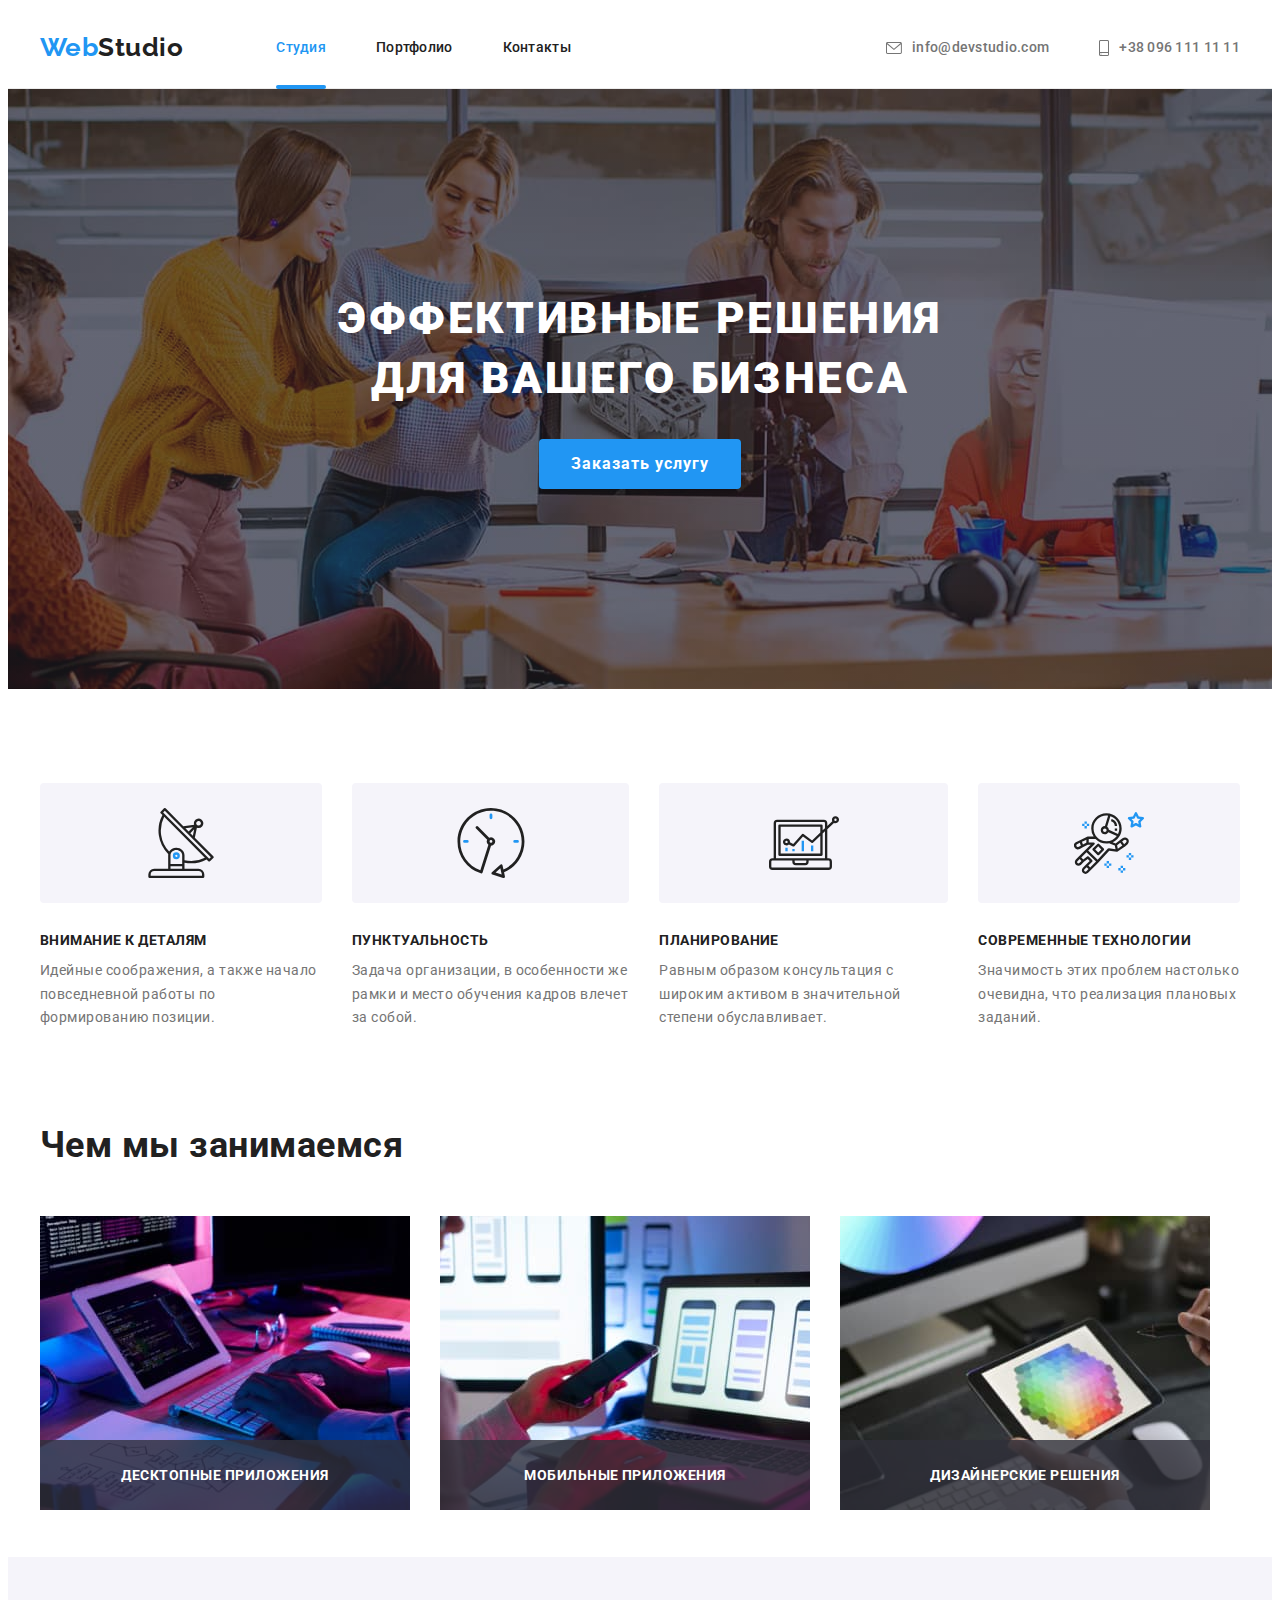
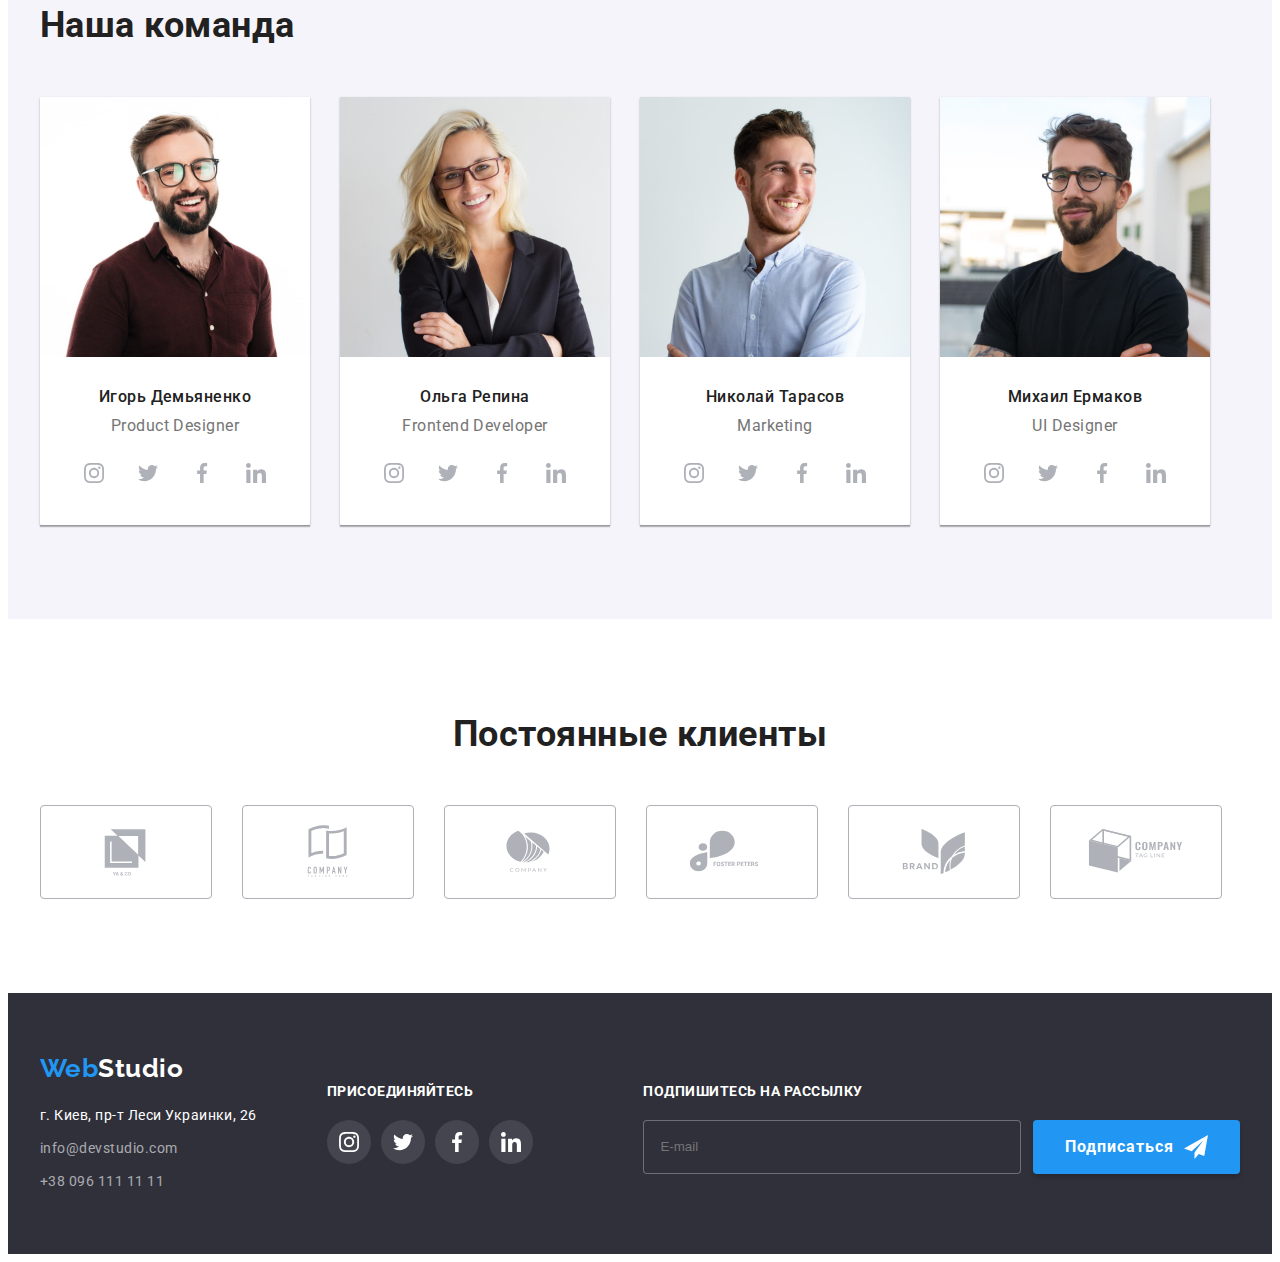
==== index.html @ d3c924a5 "copy-hw-06" ====
<!DOCTYPE html>
<html lang="en">
  <head>
    <meta charset="UTF-8" />
    <meta http-equiv="X-UA-Compatible" content="IE=edge" />
    <meta name="viewport" content="width=device-width, initial-scale=1.0" />
    <title>Document</title>
    <link
      href="https://fonts.googleapis.com/css2?family=Raleway:wght@700&family=Roboto:wght@400;500;700;900&display=swap"
      rel="stylesheet"
    />
    <link
      rel="stylesheet"
      href="https://cdnjs.cloudflare.com/ajax/libs/modern-normalize/1.1.0/modern-normalize.min.css"
      integrity="sha512-wpPYUAdjBVSE4KJnH1VR1HeZfpl1ub8YT/NKx4PuQ5NmX2tKuGu6U/JRp5y+Y8XG2tV+wKQpNHVUX03MfMFn9Q=="
      crossorigin="anonymous"
      referrerpolicy="no-referrer"
    />
    <link rel="stylesheet" href="./css/styles.css" />
  </head>
  <body>
    <!--шапка сайта-->
    <header>
      <div class="container header-list">
        <a href="/" class="logo">Web<span class="logo-black">Studio</span></a>
        <nav class="nav">
          <ul class="site-nav list">
            <li class="header-item">
              <a href="./index.html" class="nav-link current">Студия</a>
            </li>
            <li class="header-item">
              <a href="./portfolio.html" class="nav-link">Портфолио</a>
            </li>
            <li class="header-item">
              <a href="" class="nav-link">Контакты</a>
            </li>
          </ul>
        </nav>
        
          <ul class="contact-list list">
            <li class="header-item">
              <a href="mailto:info@devstudio.com" class="contact-link"
                >
                <svg class="contact-link-icon" width= "16px" height="12px" >
                  <use href="./images/symbol-defs.svg#icon-envelope">
                    
                  </use>
                </svg>info@devstudio.com </a
              >
            </li>
            <li class="header-item">
              <a href="tel:+380961111111" class="contact-link"
                ><svg class="contact-link-tel" width="10px" height="16px">
                  <use href="./images/symbol-defs.svg#icon-smartphone">

                  </use>
                </svg>
                +38 096 111 11 11</a
              >
            </li>
          </ul>
        
      </div>
    </header>

    <main>
      <section class="hero hero-overlay">
        <!--Герой-->
        <div class="container">
          <h1 class="hero-title">Эффективные решения <br> для вашего бизнеса</br> </h1>
          <button type="button" class="primary-button" data-modal-open>Заказать услугу</button>
        </div>
      </section>
      <!--Достоинства компании-->

      <section class="section section-quality">
        <div class="container">
          <h2 class="visually-hidden">Наши качества</h2>
          <ul class="quality-list list">
            <li class="main-item">
              <div class="icon-quality">
                <svg class="icon" width="70" height="70">
                  <use href="./images/symbol-defs.svg#icon-antenna">

                  </use>
                </svg>
              </div>
              <h3 class="quality-title">Внимание к деталям</h3>
              <p class="quality-text">
                Идейные соображения, а также начало повседневной работы по
                формированию позиции.
              </p>
            </li>
            <li class="main-item">
              <div class="icon-quality">
                <svg class="icon" width="70" height="70">
                  <use href="./images/symbol-defs.svg#icon-clock">

                  </use>
                </svg>
              </div>
              <h3 class="quality-title">Пунктуальность</h3>
              <p class="quality-text">
                Задача организации, в особенности же рамки и место обучения
                кадров влечет за собой.
              </p>
            </li>
            <li class="main-item">
                            <div class="icon-quality">
                <svg class="icon" width="70" height="70">
                  <use href="./images/symbol-defs.svg#icon-diagram">

                  </use>
                </svg>
              </div>
              <h3 class="quality-title">Планирование</h3>
              <p class="quality-text">
                Равным образом консультация с широким активом в значительной
                степени обуславливает.
              </p>
            </li>
            <li class="main-item">
                            <div class="icon-quality">
                <svg class="icon" width="70" height="70">
                  <use href="./images/symbol-defs.svg#icon-astronaut">

                  </use>
                </svg>
              </div>
              <h3 class="quality-title">Современные технологии</h3>
              <p class="quality-text">
                Значимость этих проблем настолько очевидна, что реализация
                плановых заданий.
              </p>
            </li>
          </ul>
        </div>
      </section>
      <!--работа компании-->
      <section class="section section-company">
        <div class="container">
          <h2 class="section-title">Чем мы занимаемся</h2>
          <ul class="service-list list">
            <li class="main-item">
              <div class="service-img">
              <a href="">
                <img src="./images/img1.jpg" alt="img1" width="370" />
              </a>
              <div class="service-overlay">
                <p class="service-overlay-text">
                  Десктопные приложения
                </p>
              </div>
            </div>
            </li>
            <li class="main-item">
              <div class="service-img">
              <a href="">
                <img src="./images/img2.jpg" alt="img2" width="370" />
              </a>
               <div class="service-overlay">
                <p class="service-overlay-text">
                  Мобильные приложения
                </p>
              </div>
            </div>
            </li>
            <li class="main-item">
              <div class="service-img">
              <a href="">
                <img src="./images/img3.jpg" alt="img3" width="370" />
              </a>
              <div class="service-overlay">
                <p class="service-overlay-text">
                  Дизайнерские решения
                </p>
              </div>
            </div>
            </li>
          </ul>
        </div>
      </section>
      <!--команда компании-->
      <section class="section section-team">
        <div class="container">
          <h2 class="section-title">Наша команда</h2>
          <ul class="team-list list">
            <li class="main-item team-shadow">
              <img
                src="./images/demyanenko.jpg"
                alt="Игорь Демьяненко"
                width="270"
              />
              <div class="teamate-info">
              <h3 class="teamate-name">Игорь Демьяненко</h3>
              <p class="teamate-text">Product Designer</p>
              
              <ul class="icon-social list">
                <li class="icon-contact-list"><a href="" class="icon-contact-link">
                  <svg class="icon-social-item" width="20px" height="20px">
                    <use href="./images/symbol-defs.svg#icon-instagram"> 
                    </use>
                  </svg>
                </a>
              </li>
              <li class="icon-contact-list"><a href="" class="icon-contact-link" >
                  <svg class="icon-social-item" width="20px" height="20px">
                    <use href="./images/symbol-defs.svg#icon-twitter"> 
                    </use>
                  </svg>
                </a>
              </li>
              <li class="icon-contact-list"><a href="" class="icon-contact-link">
                  <svg class="icon-social-item" width="20px" height="20px">
                    <use href="./images/symbol-defs.svg#icon-facebook"> 
                    </use>
                  </svg>
                </a>
              </li>
              <li class="icon-contact-list"><a href="" class="icon-contact-link" >
                  <svg class="icon-social-item" width="20px" height="20px">
                    <use href="./images/symbol-defs.svg#icon-linkedin"> 
                    </use>
                  </svg>
                </a>
              </li>
            </ul>
              </div>
              
            </li>
            <li class="main-item team-shadow">
              <img src="./images/repina.jpg" alt="Ольга Репина" width="270" />
              <div class="teamate-info">
              <h3 class="teamate-name">Ольга Репина</h3>
              <p class="teamate-text">Frontend Developer</p>
              <ul class="icon-social list">
                <li class="icon-contact-list"><a href="" class="icon-contact-link">
                  <svg class="icon-social-item" width="20px" height="20px">
                    <use href="./images/symbol-defs.svg#icon-instagram"> 
                    </use>
                  </svg>
                </a>
              </li>
              <li class="icon-contact-list"><a href="" class="icon-contact-link" >
                  <svg class="icon-social-item" width="20px" height="20px">
                    <use href="./images/symbol-defs.svg#icon-twitter"> 
                    </use>
                  </svg>
                </a>
              </li>
              <li class="icon-contact-list"><a href="" class="icon-contact-link">
                  <svg class="icon-social-item" width="20px" height="20px">
                    <use href="./images/symbol-defs.svg#icon-facebook"> 
                    </use>
                  </svg>
                </a>
              </li>
              <li class="icon-contact-list"><a href="" class="icon-contact-link" >
                  <svg class="icon-social-item" width="20px" height="20px">
                    <use href="./images/symbol-defs.svg#icon-linkedin"> 
                    </use>
                  </svg>
                </a>
              </li>
            </ul>
              </div>
            </li>
            <li class="main-item team-shadow">
              <img
                src="./images/tarasov.jpg"
                alt="Николай Тарасов"
                width="270"
              />
              <div class="teamate-info">
              <h3 class="teamate-name">Николай Тарасов</h3>
              <p class="teamate-text">Marketing</p>
              <ul class="icon-social list">
                <li class="icon-contact-list"><a href="" class="icon-contact-link">
                  <svg class="icon-social-item" width="20px" height="20px">
                    <use href="./images/symbol-defs.svg#icon-instagram"> 
                    </use>
                  </svg>
                </a>
              </li>
              <li class="icon-contact-list"><a href="" class="icon-contact-link" >
                  <svg class="icon-social-item" width="20px" height="20px">
                    <use href="./images/symbol-defs.svg#icon-twitter"> 
                    </use>
                  </svg>
                </a>
              </li>
              <li class="icon-contact-list"><a href="" class="icon-contact-link">
                  <svg class="icon-social-item" width="20px" height="20px">
                    <use href="./images/symbol-defs.svg#icon-facebook"> 
                    </use>
                  </svg>
                </a>
              </li>
              <li class="icon-contact-list"><a href="" class="icon-contact-link" >
                  <svg class="icon-social-item" width="20px" height="20px">
                    <use href="./images/symbol-defs.svg#icon-linkedin"> 
                    </use>
                  </svg>
                </a>
              </li>
            </ul>
              </div>
            </li>
            <li class="main-item team-shadow">
              <img
                src="./images/yermakov.jpg"
                alt="Михаил Ермаков"
                width="270"
              />
              <div class="teamate-info">
              <h3 class="teamate-name">Михаил Ермаков</h3>
              <p class="teamate-text">UI Designer</p>
              <ul class="icon-social list">
                <li class="icon-contact-list"><a href="" class="icon-contact-link">
                  <svg class="icon-social-item" width="20px" height="20px">
                    <use href="./images/symbol-defs.svg#icon-instagram"> 
                    </use>
                  </svg>
                </a>
              </li>
              <li class="icon-contact-list"><a href="" class="icon-contact-link" >
                  <svg class="icon-social-item" width="20px" height="20px">
                    <use href="./images/symbol-defs.svg#icon-twitter"> 
                    </use>
                  </svg>
                </a>
              </li>
              <li class="icon-contact-list"><a href="" class="icon-contact-link">
                  <svg class="icon-social-item" width="20px" height="20px">
                    <use href="./images/symbol-defs.svg#icon-facebook"> 
                    </use>
                  </svg>
                </a>
              </li>
              <li class="icon-contact-list"><a href="" class="icon-contact-link" >
                  <svg class="icon-social-item" width="20px" height="20px">
                    <use href="./images/symbol-defs.svg#icon-linkedin"> 
                    </use>
                  </svg>
                </a>
              </li>
            </ul>
              </div>
            </li>
          </ul>
        </div>
      </section>
      <!-- Постоянные клиенты -->
      <section class="section-client">
        <div class="container">
        <h2 class="client-title">Постоянные клиенты</h2>
        <div>
          <ul class="client list">
            <li class="client-list">
               <a href="" class="icon-client">
                 <svg class="icon-client-item" width="106" height="60">
                    <use href="./images/symbol-defs.svg#icon-Logo-1"></use>
                 </svg>
               </a>
            </li>
            <li class="client-list">
               <a href="" class="icon-client">
                 <svg class="icon-client-item" width="106" height="60">
                    <use href="./images/symbol-defs.svg#icon-Logo-2"></use>
                 </svg>
               </a>
            </li>
            <li class="client-list">
               <a href="" class="icon-client">
                 <svg class="icon-client-item" width="106" height="60">
                    <use href="./images/symbol-defs.svg#icon-Logo-3"></use>
                 </svg>
               </a>
            </li>
            <li class="client-list">
               <a href="" class="icon-client">
                 <svg class="icon-client-item" width="106" height="60">
                    <use href="./images/symbol-defs.svg#icon-Logo-4"></use>
                 </svg>
               </a>
            </li>
            <li class="client-list">
               <a href="" class="icon-client">
                 <svg class="icon-client-item" width="106" height="60">
                    <use href="./images/symbol-defs.svg#icon-Logo-5"></use>
                 </svg>
               </a>
            </li>
            <li class="client-list">
               <a href="" class="icon-client">
                 <svg class="icon-client-item" width="106" height="60">
                    <use href="./images/symbol-defs.svg#icon-Logo-6"></use>
                 </svg>
               </a>
            </li>
          </ul>
         
        </div>
        </div>
      </section>
    </main>
    <footer class="footer">
      <div class="container">
        <a href="/" class="logo"
          >Web<span class="logo-white">Studio</span></a
        >
        <div class="footer-list" >
        <address class="address">
          <ul class="secondary-contact list">
            <li class="footer-item">
              <a
                href="https://www.google.com.ua/maps/place/%D0%B1%D1%83%D0%BB.+%D0%9B%D0%B5%D1%81%D0%B8+%D0%A3%D0%BA%D1%80%D0%B0%D0%B8%D0%BD%D0%BA%D0%B8,+26,+%D0%9A%D0%B8%D0%B5%D0%B2,+02000/@50.4265841,30.5361971,17z/data=!3m1!4b1!4m5!3m4!1s0x40d4cf0e033ecbe9:0x57a4dffefec77da0!8m2!3d50.4265807!4d30.5383858?hl=ru"
                class="map-link"
                >г. Киев, пр-т Леси Украинки, 26</a
              >
            </li>
            <li class="footer-item">
              <a href="mailto:info@devstudio.com" class="secondary-contact-link"
                >info@devstudio.com</a
              >
            </li>
            <li class="footer-item">
              <a
                href="tel:+380961111111"
                class="secondary-contact-link"
                >+38 096 111 11 11</a
              >
            </li>
          </ul>
          
        </address>
        <div class="footer-social">
            <h2 class="footer-title">присоединяйтесь</h2>
            <ul class="icon-footer list">
              <li class="icon-footer-list"><a href="" class="icon-footer-link">
                  <svg class="icon-footer-item" width="20px" height="20px">
                    <use href="./images/symbol-defs.svg#icon-instagram"> 
                    </use>
                  </svg>
                </a>
              </li>
                            <li class="icon-footer-list"><a href="" class="icon-footer-link" >
                  <svg class="icon-footer-item" width="20px" height="20px">
                    <use href="./images/symbol-defs.svg#icon-twitter"> 
                    </use>
                  </svg>
                </a>
              </li>
              <li class="icon-footer-list"><a href="" class="icon-footer-link">
                  <svg class="icon-footer-item" width="20px" height="20px">
                    <use href="./images/symbol-defs.svg#icon-facebook"> 
                    </use>
                  </svg>
                </a>
              </li>
              <li class="icon-footer-list"><a href="" class="icon-footer-link" >
                  <svg class="icon-footer-item" width="20px" height="20px">
                    <use href="./images/symbol-defs.svg#icon-linkedin"> 
                    </use>
                  </svg>
                </a>
              </li>
            </ul>
          </div>

        <div class="footer-form-list">
        <h2 class="footer-title">Подпишитесь на рассылку</h2>
        <form action="" class="footer-form">
            <input type="email" name="user-name" placeholder="E-mail" class="footer-input">
          <button type="submit" class="primary-button primary-button-flex"> Подписаться 
            <svg class="icon-footer-button" width="24px" height="24px">
              <use href="./images/symbol.svg#icon-telegram"></use>
            </svg>
          </button> 
        </form>
       </div>
        </div>
      </div>
    </footer>
     <div class="backdrop is-hidden" data-modal>
          
          <div class="modal">
            <button type="button" class="modal-close" data-modal-close >
              <svg width="11" height="11" class="icon-close" >
                <use href="./images/close.svg#icon-close"></use>
              </svg>
            </button>
            <p class="modal-title">Оставьте свои данные, мы вам перезвоним</p>
            <form action="#" class="form">
               <div class="form-field-input">
              <label for="name" class="label">Имя</label>
              <div class="input-wrap">
            <input type="text" name="user-name" class="input" id="name">
            <svg class="icon-input" width="18" height="18">
              <use href="./images/symbol.svg#icon-person"></use>
            </svg>
               </div>
              </div>
              <div  class="form-field-input">
            <label for="tel" class="label">Телефон</label>
            <div class="input-wrap">
            <input type="tel" name="user-tel" class="input" id="tel">
            <svg class="icon-input" width="18" height="18">
              <use href="./images/symbol.svg#icon-phone"></use>
            </svg>
            </div>
          </div>
          <div  class="form-field-input">
            <label for="mail" class="label">Почта</label>
            <div class="input-wrap">
            <input type="email" name="user-mail" class="input" id="mail">
            <svg class="icon-input" width="18" height="18">
              <use href="./images/symbol.svg#icon-email"></use>
            </svg>
            </div>
          </div>
          <div  class="form-field-textarea">
            <label for="text"  class="label">Комментарий</label>
            <textarea name="user-text" id="text" class="textarea-text" placeholder="Введите текст"></textarea>
            </div>
            <div  class="form-field-checkbox">
            <label class="contract-text">
              <input type="checkbox" name="contract" class="checkbox visually-hidden" />
                <span class="check-item"><svg class="icon-check" width="16" height="15">
                  <use href="./images/symbol.svg#icon-Vector-chek"></use>
                </svg></span> Соглашаюсь с рассылкой и принимаю 
           </label>
           <a href="" class="contract-link">Условия договора</a>
           </div>
           <button type="submit" class="primary-button">Отправить</button>
          </form>
          </div>
        </div>
    <script src="./js/modal.js"></script>
  </body>
</html>
---- css/styles.css ----
/* Цвет основнго текста #757575 */

/* Вторичный текст текста #212121 */

/* Белый цвет #FFFFFF */

/* Акцент #2196F3 */

/* Цвет текста в футере rgba(255, 255, 255, 0.6) */

:root {
  --primary-text-color: #757575;
  --title-text-color: #212121;
  --accent-color: #2196f3;
  --primary-white-color: #ffffff;
  --icon-white-color: #ffffff;
  --second-bg-color: #2f303a;
  --footer-text-color: rgba(255, 255, 255, 0.6);
  --second-button-bg-color: #f5f4fa;
  --border-header-color: #ececec;
  --border-color: #eeeeee;
  --social-color: #afb1b8;
}

body {
  color: var(--primary-text-color);
  background-color: var(--primary-white-color);
  font-family: Roboto, sans-serif;
  letter-spacing: 0.03em;
}

h1,
h2,
h3,
h4,
h5,
h6,
p,
ul {
  margin: 0;
  padding: 0;
}

.visually-hidden {
  position: absolute;
  white-space: nowrap;
  width: 1px;
  height: 1px;
  overflow: hidden;
  border: 0;
  padding: 0;
  clip: rect(0 0 0 0);
  clip-path: inset(50%);
  margin: -1px;
}

header {
  border-bottom: 1px solid var(--border-header-color);
}

.header-list {
  display: flex;
  align-items: center;
}
.logo {
  color: var(--accent-color);
  text-decoration: none;
  font-family: Raleway, sans-serif;
  font-weight: bold;
  font-size: 26px;
  line-height: 1.2;
}
.logo-black {
  color: var(--title-text-color);
}
.logo-white {
  color: var(--primary-white-color);
}

.nav {
  margin-left: 93px;
}
.site-nav {
  display: flex;
}

.header-item {
  margin-left: 0px;
}

.header-item:not(:first-child) {
  margin-left: 50px;
}
.list {
  list-style: none;
}
.nav-link {
  display: block;
  padding-top: 32px;
  padding-bottom: 32px;
  color: var(--title-text-color);
  text-decoration: none;
  font-weight: 500;
  font-size: 14px;
  line-height: 1.14;
  letter-spacing: 0.02em;

  transition: color 250ms cubic-bezier(0.4, 0, 0.2, 1);
}
.nav-link.current {
  color: var(--accent-color);
  position: relative;
}

.current::after {
  content: "";

  position: absolute;
  left: 0;
  bottom: -1px;

  display: block;
  width: 100%;
  height: 4px;
  background-color: var(--accent-color);
  border-radius: 2px;
}

.contact-list {
  display: flex;
  margin-left: auto;
}
.contact-link {
  display: flex;
  align-items: center;
  color: var(--primary-text-color);
  text-decoration: none;
  font-weight: 500;
  font-size: 14px;
  line-height: 1.14;
  letter-spacing: 0.02em;

  transition: color 250ms cubic-bezier(0.4, 0, 0.2, 1);
}

.nav-link:hover,
.nav-link:focus {
  color: var(--accent-color);
}

.contact-link-icon {
  margin-right: 10px;
  fill: currentColor;
}

.contact-link-tel {
  margin-right: 10px;
  fill: currentColor;
}

.contact-link:hover,
.contact-link:focus {
  color: var(--accent-color);
}

img {
  display: block;
  max-width: 100%;
  height: auto;
}

.container {
  margin: 0 auto;
  width: 1200px;
  padding: 0 15px;
}

.section-quality {
  padding-top: 94px;
  padding-bottom: 47px;
}

.section-company {
  padding-top: 47px;
  padding-bottom: 47px;
}

.section-team {
  background-color: var(--second-button-bg-color);
  padding-top: 47px;
  padding-bottom: 94px;
}

/* hero */
.hero {
  background-color: var(--second-bg-color);
  text-align: center;
  padding: 200px 0;
}
.hero-title {
  color: var(--primary-white-color);
  font-weight: 900;
  font-size: 44px;
  line-height: 1.36;
  letter-spacing: 0.06em;
  text-transform: uppercase;
  margin-bottom: 30px;
}

/* Overlay */
.hero-overlay {
  max-width: 1600px;
  margin: 0 auto;
  background-image: linear-gradient(
      rgba(47, 48, 58, 0.4),
      rgba(47, 48, 58, 0.4)
    ),
    url("../images/hero-img.jpg");
  background-size: cover;
  background-position: center;
}

.backdrop {
  position: fixed;
  z-index: 100;
  top: 0;
  left: 0;
  width: 100%;
  height: 100%;
  background: rgba(0, 0, 0, 0.2);
  transition: opacity 250ms cubic-bezier(0.4, 0, 0.2, 1),
    visibility 250ms cubic-bezier(0.4, 0, 0.2, 1);
}

.is-hidden {
  opacity: 0;
  pointer-events: none;
  visibility: hidden;
}

.backdrop.is-hidden .modal {
  transform: translate(-50%, -50%) scale(0.4);
}

.modal {
  position: absolute;
  top: 50%;
  left: 50%;

  width: 528px;
  min-height: 581px;
  padding: 40px;
  background-color: var(--primary-white-color);
  box-shadow: 0px 1px 3px rgba(0, 0, 0, 0.12), 0px 1px 1px rgba(0, 0, 0, 0.14),
    0px 2px 1px rgba(0, 0, 0, 0.2);
  border-radius: 4px;
  transform: translate(-50%, -50%) scale(1);
  transition: transform 350ms cubic-bezier(0.4, 0, 0.2, 1);
}

.modal-close {
  position: absolute;
  top: 8px;
  right: 8px;
  border: 1px solid rgba(0, 0, 0, 0.1);
  border-radius: 50%;
  background-color: var(--primary-white-color);
  width: 30px;
  height: 30px;
  cursor: pointer;
  display: flex;
  align-items: center;
  justify-content: center;
  transition: color 250ms cubic-bezier(0.4, 0, 0.2, 1);
}

.icon-close {
  fill: currentColor;
}

.modal-close:hover,
.modal-close:focus {
  color: var(--accent-color);
}

.modal-title {
  font-weight: 700;
  font-size: 20px;
  line-height: 1.15;
  text-align: center;
  color: var(--title-text-color);
  margin-bottom: 12px;
}
.form-fild-input {
  margin-bottom: 10px;
}
.input-wrap {
  position: relative;
}
.icon-input {
  position: absolute;
  top: 50%;
  transform: translateY(-50%);
  left: 12px;
  transition: fill 250ms cubic-bezier(0.4, 0, 0.2, 1);
}

.input:focus + .icon-input {
  fill: var(--accent-color);
}

.input:focus,
.textarea-text:focus {
  border-color: var(--accent-color);
}
.label {
  display: block;
  text-align: left;
  font-size: 12px;
  line-height: 1.17;
  letter-spacing: 0.01em;
  margin-bottom: 4px;
}
.input {
  width: 448px;
  height: 40px;
  padding-left: 42px;
  border: 1px solid rgba(33, 33, 33, 0.2);
  border-radius: 4px;
  outline: none;
  cursor: pointer;
  transition: border-color 250ms cubic-bezier(0.4, 0, 0.2, 1);
}

.form-fild-textarea {
  margin-bottom: 20px;
}
.textarea-text {
  width: 100%;
  height: 120px;
  border: 1px solid rgba(33, 33, 33, 0.2);
  border-radius: 4px;
  padding: 12px 16px;

  outline: none;
  resize: none;
  cursor: pointer;
  transition: border-color 250ms cubic-bezier(0.4, 0, 0.2, 1);
}

.textarea-text::placeholder {
  font-size: 14px;
  line-height: 1.14;
  letter-spacing: 0.01em;
  color: rgba(117, 117, 117, 0.5);
}

.form-field-checkbox {
  display: flex;
  margin-bottom: 30px;
  align-items: center;
}
.contract-text {
  display: flex;
  align-items: center;
  font-size: 14px;
  line-height: 1.71;
}

.contract-link {
  font-size: 14px;
  line-height: 1.71;
  color: var(--accent-color);
  margin-left: 7px;
}
.check-item {
  display: flex;
  align-items: center;
  justify-content: center;
  width: 16px;
  height: 15px;
  border: 2px solid var(--title-text-color);
  border-radius: 2px;
  margin-right: 8px;
  cursor: pointer;
  transition: background-color 250ms cubic-bezier(0.4, 0, 0.2, 1);
}

.icon-check {
  fill: var(--icon-white-color);
}
.checkbox:checked + .check-item {
  background-color: var(--accent-color);
  border: none;
}

/* section */

.section-title {
  color: var(--title-text-color);
  font-size: 36px;
  line-height: 1.17;
  margin-bottom: 50px;
}

/* quality */
.quality-list {
  display: flex;
}

.main-item {
  margin-left: 0px;
}

.main-item:not(:first-child) {
  margin-left: 30px;
}
.quality-title {
  color: var(--title-text-color);
  font-size: 14px;
  line-height: 1.14;
  text-transform: uppercase;
  margin-bottom: 10px;
}
.quality-text {
  font-size: 14px;
  line-height: 1.71;
}

.icon-quality {
  display: flex;
  background: var(--second-button-bg-color);
  margin-bottom: 30px;
  padding: 25px 0px;
  justify-content: center;
  border-radius: 4px;
}

.icon {
  display: block;
}

.service-list {
  display: flex;
}

.service-img {
  position: relative;
}

.service-overlay {
  position: absolute;
  display: flex;
  align-items: center;
  justify-content: center;
  left: 0px;
  bottom: 0px;
  width: 100%;
  height: 70px;

  background-color: rgba(47, 48, 58, 0.8);
}

.service-overlay-text {
  font-weight: 700;
  font-size: 14px;
  line-height: 1.14;
  text-transform: uppercase;
  color: var(--primary-white-color);
}

.team-list {
  display: flex;
}

.teamate-info {
  background-color: var(--primary-white-color);
  padding: 30px 0;
  border-radius: 0px 0px 4px 4px;
}
.teamate-name {
  color: var(--title-text-color);
  font-weight: 500;
  font-size: 16px;
  line-height: 1.19;
  margin-bottom: 10px;
  text-align: center;
}
.teamate-text {
  font-size: 16px;
  line-height: 1.19;
  text-align: center;
  margin-bottom: 16px;
}

.team-shadow {
  box-shadow: 0px 1px 3px rgba(0, 0, 0, 0.12), 0px 1px 1px rgba(0, 0, 0, 0.14),
    0px 2px 1px rgba(0, 0, 0, 0.2);
}

.icon-social {
  display: flex;
  justify-content: center;
}

.icon-contact-link {
  display: flex;
  justify-content: center;
  align-items: center;
  width: 44px;
  height: 44px;
  border-radius: 50%;
  color: var(--social-color);

  transition: color 250ms cubic-bezier(0.4, 0, 0.2, 1),
    background-color 250ms cubic-bezier(0.4, 0, 0.2, 1);
}

.icon-social-item {
  fill: currentColor;
}
.icon-contact-link:hover,
.icon-contact-link:focus {
  background-color: var(--accent-color);
  color: var(--icon-white-color);
}

.icon-contact-list:not(:first-child) {
  margin-left: 10px;
}

/* client */
.section-client {
  padding: 94px 0;
}
.client-title {
  font-size: 36px;
  line-height: 1.17;
  color: var(--title-text-color);
  text-align: center;
  margin-bottom: 50px;
}
.client {
  display: flex;
}
.icon-client {
  display: flex;
  justify-content: center;
  width: 170px;
  padding: 16px 0;
  border: 1px solid var(--social-color);
  border-radius: 4px;
  color: var(--social-color);
  transition: color 250ms cubic-bezier(0.4, 0, 0.2, 1),
    border 250ms cubic-bezier(0.4, 0, 0.2, 1);
}
.client-list:not(:first-child) {
  margin-left: 30px;
}
.icon-client-item {
  fill: currentColor;
}

.icon-client:focus,
.icon-client:hover {
  border: 1px solid var(--accent-color);
  color: var(--accent-color);
}
/* button */
.primary-button {
  background-color: var(--accent-color);
  cursor: pointer;
  color: var(--primary-white-color);
  font-family: inherit;
  font-weight: bold;
  font-size: 16px;
  line-height: 1.87;
  letter-spacing: 0.06em;
  padding: 10px 32px;
  border: 0px;
  border-radius: 4px;
  display: block;
  min-width: 200px;
  min-height: 50px;
  margin: 0 auto;
  box-shadow: 0px 4px 4px rgba(0, 0, 0, 0.15);
}

.secondary-button {
  padding: 6px 22px;
  background-color: var(--second-button-bg-color);
  cursor: pointer;
  font-family: inherit;
  font-weight: 500;
  font-size: 16px;
  line-height: 1.62;
  letter-spacing: 0.03em;
  border: 0px;
  border-radius: 4px;
  transition: color 250ms cubic-bezier(0.4, 0, 0.2, 1),
    background-color 250ms cubic-bezier(0.4, 0, 0.2, 1),
    box-shadow 250ms cubic-bezier(0.4, 0, 0.2, 1);
}

.button-item {
  margin-left: 0px;
}

.button-item:not(:first-child) {
  margin-left: 8px;
}

.secondary-button:hover,
.secondary-button:focus {
  background-color: var(--accent-color);
  color: var(--primary-white-color);
  box-shadow: 0px 3px 1px rgba(0, 0, 0, 0.1), 0px 1px 2px rgba(0, 0, 0, 0.08),
    0px 2px 2px rgba(0, 0, 0, 0.12);
}

.footer {
  background-color: var(--second-bg-color);
  padding: 60px 0;
}

.footer-list {
  display: flex;
}
.address {
  font-style: normal;
  margin-top: 20px;
}

.map-link {
  display: inline-block;
  color: var(--primary-white-color);
  text-decoration: none;
  font-size: 14px;
  line-height: 1.71;
  transition: color 250ms cubic-bezier(0.4, 0, 0.2, 1);
}

.secondary-contact-link {
  display: inline-block;
  color: var(--footer-text-color);
  text-decoration: none;
  font-size: 14px;
  line-height: 1.71;
  transition: color 250ms cubic-bezier(0.4, 0, 0.2, 1);
}

.map-link:hover,
.map-link:focus {
  color: var(--accent-color);
}
.secondary-contact-link:hover,
.secondary-contact-link:focus {
  color: var(--accent-color);
}

.footer-item {
  margin-bottom: 0;
}

.footer-item:not(:last-child) {
  margin-bottom: 9px;
}

.footer-social {
  margin-left: 70px;
}
.footer-title {
  font-size: 14px;
  line-height: 1.14;
  color: var(--primary-white-color);
  text-transform: uppercase;
  margin-bottom: 20px;
}

.icon-footer {
  display: flex;
}

.icon-footer-link {
  display: flex;
  justify-content: center;
  align-items: center;
  width: 44px;
  height: 44px;
  border-radius: 50%;
  color: var(--icon-white-color);
  background-color: rgba(255, 255, 255, 0.1);
  transition: background-color 250ms cubic-bezier(0.4, 0, 0.2, 1);
}

.icon-footer-link:hover,
.icon-footer-link:focus {
  background-color: var(--accent-color);
}

.icon-footer-item {
  fill: currentColor;
}

.icon-footer-list:not(:first-child) {
  margin-left: 10px;
}

.footer-form {
  display: flex;
}

.footer-form-list {
  margin-left: auto;
}
.footer-input {
  width: 358px;
  height: 50px;
  margin-right: 12px;
  padding-left: 16px;
  border: 1px solid rgba(255, 255, 255, 0.3);
  border-radius: 4px;
  background-color: var(--second-bg-color);
  outline: none;
  color: var(--icon-white-color);
}
.primary-button-flex {
  display: flex;
  align-items: center;
}

.icon-footer-button {
  fill: currentColor;
  margin-left: 10px;
}
/* Portfolio */

.section-project {
  padding: 94px 0;
}

.filter-list {
  display: flex;
  justify-content: center;
  margin-bottom: 50px;
}

.portfolio-project-name {
  padding: 20px 24px;
  border: 1px solid var(--border-color);
  border-top: none;
}

.portfolio-list {
  display: flex;
  flex-wrap: wrap;
}

.portfolio-item {
  width: 370px;
}
.portfolio-item:not(:nth-child(3n)) {
  margin-right: 30px;
}

.portfolio-item:not(:nth-last-child(-n + 3)) {
  margin-bottom: 30px;
}

.portfolio-item:hover,
.portfolio-item:focus {
  box-shadow: 0px 1px 1px rgba(0, 0, 0, 0.12), 0px 4px 4px rgba(0, 0, 0, 0.06),
    1px 4px 6px rgba(0, 0, 0, 0.16);
}

.portfolio-img {
  position: relative;
  overflow: hidden;
}

.portfolio-item:focus .portfolio-overlay,
.portfolio-item:hover .portfolio-overlay {
  transform: translateY(0);
}

.portfolio-overlay {
  position: absolute;
  top: 0;
  left: 0;
  width: 100%;
  height: 100%;
  padding: 63px 24px;
  background: rgba(33, 150, 243, 0.9);

  transform: translatey(100%);
  transition: transform 250ms cubic-bezier(0.4, 0, 0.2, 1);
}

.portfolio-overlay-text {
  font-size: 18px;
  line-height: 1.56;

  color: var(--primary-white-color);
}

.portfolio-title {
  margin-bottom: 4px;
  color: var(--title-text-color);
  font-size: 18px;
  line-height: 2;
  letter-spacing: 0.06em;
}
.portfolio-text {
  font-size: 16px;
  line-height: 1.87;
  letter-spacing: 0.03em;
}
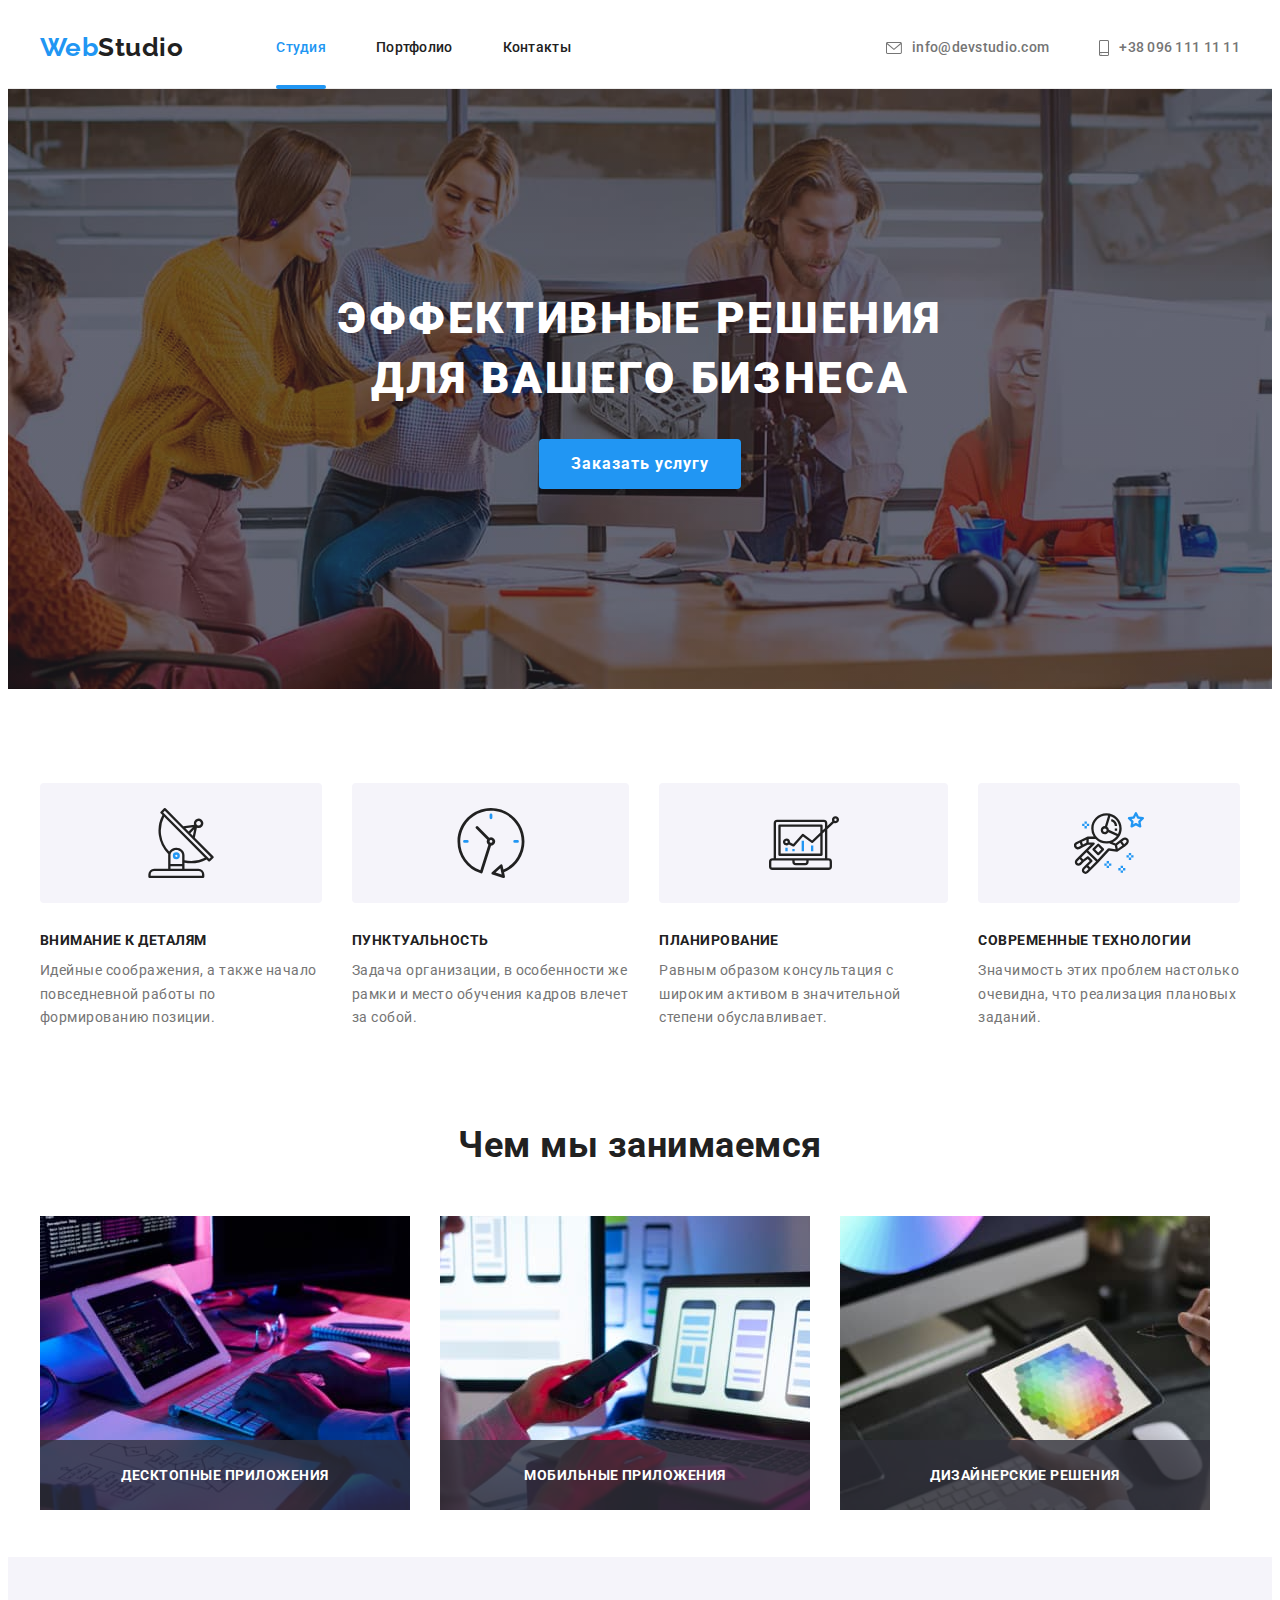
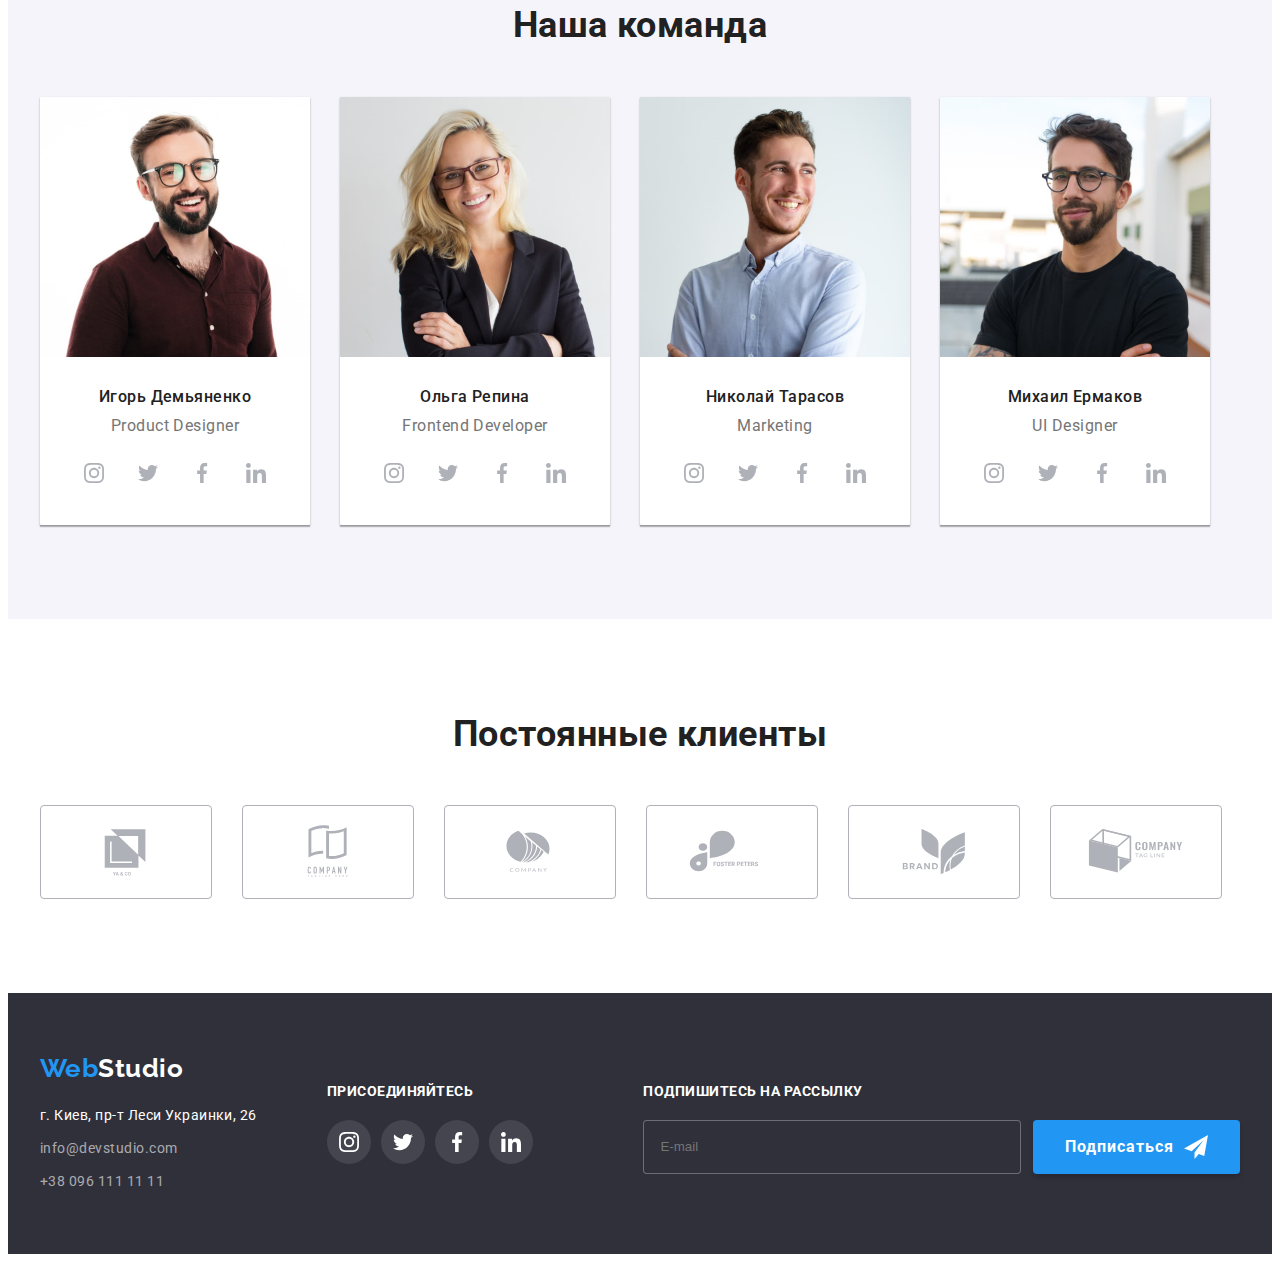
==== commit b6a991aa: "Sass-hw-07" ====
--- a/index.html
+++ b/index.html
@@ -16,7 +16,7 @@
       crossorigin="anonymous"
       referrerpolicy="no-referrer"
     />
-    <link rel="stylesheet" href="./css/styles.css" />
+    <link rel="stylesheet" href="./css/main.min.css">
   </head>
   <body>
     <!--шапка сайта-->
@@ -353,7 +353,7 @@
       <!-- Постоянные клиенты -->
       <section class="section-client">
         <div class="container">
-        <h2 class="client-title">Постоянные клиенты</h2>
+        <h2 class="section-title">Постоянные клиенты</h2>
         <div>
           <ul class="client list">
             <li class="client-list">
--- a/css/main.min.css
+++ b/css/main.min.css
@@ -0,0 +1,2 @@
+:root{--primary-text-color: #757575;--title-text-color: #212121;--accent-color: #2196f3;--primary-white-color: #ffffff;--icon-white-color: #ffffff;--second-bg-color: #2f303a;--footer-text-color: rgba(255, 255, 255, 0.6);--second-button-bg-color: #f5f4fa;--border-header-color: #ececec;--border-color: #eeeeee;--social-color: #afb1b8}.visually-hidden{position:absolute;white-space:nowrap;width:1px;height:1px;overflow:hidden;border:0;padding:0;clip:rect(0 0 0 0);clip-path:inset(50%);margin:-1px}h1,h2,h3,h4,h5,h6,p,ul{margin:0;padding:0}img{display:block;max-width:100%;height:auto}body{color:var(--primary-text-color);background-color:var(--primary-white-color);font-family:Roboto, sans-serif;letter-spacing:0.03em}.list{list-style:none}.container{margin:0 auto;width:1200px;padding:0 15px}.primary-button{background-color:var(--accent-color);cursor:pointer;color:var(--primary-white-color);font-family:inherit;font-weight:bold;font-size:16px;line-height:1.87;letter-spacing:0.06em;padding:10px 32px;border:0px;border-radius:4px;display:block;min-width:200px;min-height:50px;margin:0 auto;box-shadow:0px 4px 4px rgba(0,0,0,0.15)}.secondary-button{padding:6px 22px;background-color:var(--second-button-bg-color);cursor:pointer;font-family:inherit;font-weight:500;font-size:16px;line-height:1.62;letter-spacing:0.03em;border:0px;border-radius:4px;transition:color 250ms cubic-bezier(0.4, 0, 0.2, 1),background-color 250ms cubic-bezier(0.4, 0, 0.2, 1),box-shadow 250ms cubic-bezier(0.4, 0, 0.2, 1)}.secondary-button:hover,.secondary-button:focus{background-color:var(--accent-color);color:var(--primary-white-color);box-shadow:0px 3px 1px rgba(0,0,0,0.1),0px 1px 2px rgba(0,0,0,0.08),0px 2px 2px rgba(0,0,0,0.12)}.button-item{margin-left:0px}.button-item:not(:first-child){margin-left:8px}.primary-button-flex{display:flex;align-items:center}.icon-footer-button{fill:currentColor;margin-left:10px}.section-title{color:var(--title-text-color);font-size:36px;line-height:1.17;margin-bottom:50px;text-align:center}header{border-bottom:1px solid var(--border-header-color)}.header-list{display:flex;align-items:center}.logo{color:var(--accent-color);text-decoration:none;font-family:Raleway, sans-serif;font-weight:bold;font-size:26px;line-height:1.2}.logo-black{color:var(--title-text-color)}.logo-white{color:var(--primary-white-color)}.nav{margin-left:93px}.site-nav{display:flex}.header-item{margin-left:0px}.header-item:not(:first-child){margin-left:50px}.nav-link{display:block;padding-top:32px;padding-bottom:32px;color:var(--title-text-color);text-decoration:none;font-weight:500;font-size:14px;line-height:1.14;letter-spacing:0.02em;transition:color 250ms cubic-bezier(0.4, 0, 0.2, 1)}.nav-link.current{color:var(--accent-color);position:relative}.nav-link:hover,.nav-link:focus{color:var(--accent-color)}.current::after{content:"";position:absolute;left:0;bottom:-1px;display:block;width:100%;height:4px;background-color:var(--accent-color);border-radius:2px}.contact-list{display:flex;margin-left:auto}.contact-link{display:flex;align-items:center;color:var(--primary-text-color);text-decoration:none;font-weight:500;font-size:14px;line-height:1.14;letter-spacing:0.02em;transition:color 250ms cubic-bezier(0.4, 0, 0.2, 1)}.contact-link:hover,.contact-link:focus{color:var(--accent-color)}.contact-link-icon{margin-right:10px;fill:currentColor}.contact-link-tel{margin-right:10px;fill:currentColor}.hero{background-color:var(--second-bg-color);text-align:center;padding:200px 0}.hero-title{color:var(--primary-white-color);font-weight:900;font-size:44px;line-height:1.36;letter-spacing:0.06em;text-transform:uppercase;margin-bottom:30px}.hero-overlay{max-width:1600px;margin:0 auto;background-image:linear-gradient(rgba(47,48,58,0.4), rgba(47,48,58,0.4)),url("../images/hero-img.jpg");background-size:cover;background-position:center}.section-quality{padding-top:94px;padding-bottom:47px}.quality-list{display:flex}.main-item{margin-left:0px}.main-item:not(:first-child){margin-left:30px}.quality-title{color:var(--title-text-color);font-size:14px;line-height:1.14;text-transform:uppercase;margin-bottom:10px}.quality-text{font-size:14px;line-height:1.71}.icon-quality{display:flex;background:var(--second-button-bg-color);margin-bottom:30px;padding:25px 0px;justify-content:center;border-radius:4px}.icon{display:block}.section-company{padding-top:47px;padding-bottom:47px}.service-list{display:flex}.service-img{position:relative}.service-overlay{position:absolute;display:flex;align-items:center;justify-content:center;left:0px;bottom:0px;width:100%;height:70px;background-color:rgba(47,48,58,0.8)}.service-overlay-text{font-weight:700;font-size:14px;line-height:1.14;text-transform:uppercase;color:var(--primary-white-color)}.section-team{background-color:var(--second-button-bg-color);padding-top:47px;padding-bottom:94px}.team-list{display:flex}.teamate-info{background-color:var(--primary-white-color);padding:30px 0;border-radius:0px 0px 4px 4px}.teamate-name{color:var(--title-text-color);font-weight:500;font-size:16px;line-height:1.19;margin-bottom:10px;text-align:center}.teamate-text{font-size:16px;line-height:1.19;text-align:center;margin-bottom:16px}.team-shadow{box-shadow:0px 1px 3px rgba(0,0,0,0.12),0px 1px 1px rgba(0,0,0,0.14),0px 2px 1px rgba(0,0,0,0.2)}.icon-social{display:flex;justify-content:center}.icon-contact-link{display:flex;justify-content:center;align-items:center;width:44px;height:44px;border-radius:50%;color:var(--social-color);transition:color 250ms cubic-bezier(0.4, 0, 0.2, 1),background-color 250ms cubic-bezier(0.4, 0, 0.2, 1)}.icon-contact-link:hover,.icon-contact-link:focus{background-color:var(--accent-color);color:var(--icon-white-color)}.icon-social-item{fill:currentColor}.icon-contact-list:not(:first-child){margin-left:10px}.section-client{padding:94px 0}.client{display:flex}.icon-client{display:flex;justify-content:center;width:170px;padding:16px 0;border:1px solid var(--social-color);border-radius:4px;color:var(--social-color);transition:color 250ms cubic-bezier(0.4, 0, 0.2, 1),border 250ms cubic-bezier(0.4, 0, 0.2, 1)}.icon-client:focus,.icon-client:hover{border:1px solid var(--accent-color);color:var(--accent-color)}.client-list:not(:first-child){margin-left:30px}.icon-client-item{fill:currentColor}.footer{background-color:var(--second-bg-color);padding:60px 0}.footer-list{display:flex}.address{font-style:normal;margin-top:20px}.map-link{display:inline-block;color:var(--primary-white-color);text-decoration:none;font-size:14px;line-height:1.71;transition:color 250ms cubic-bezier(0.4, 0, 0.2, 1)}.map-link:hover,.map-link:focus{color:var(--accent-color)}.secondary-contact-link{display:inline-block;color:var(--footer-text-color);text-decoration:none;font-size:14px;line-height:1.71;transition:color 250ms cubic-bezier(0.4, 0, 0.2, 1)}.secondary-contact-link:hover,.secondary-contact-link:focus{color:var(--accent-color)}.footer-item{margin-bottom:0}.footer-item:not(:last-child){margin-bottom:9px}.footer-social{margin-left:70px}.footer-title{font-size:14px;line-height:1.14;color:var(--primary-white-color);text-transform:uppercase;margin-bottom:20px}.icon-footer{display:flex}.icon-footer-link{display:flex;justify-content:center;align-items:center;width:44px;height:44px;border-radius:50%;color:var(--icon-white-color);background-color:rgba(255,255,255,0.1);transition:background-color 250ms cubic-bezier(0.4, 0, 0.2, 1)}.icon-footer-link:hover,.icon-footer-link:focus{background-color:var(--accent-color)}.icon-footer-item{fill:currentColor}.icon-footer-list:not(:first-child){margin-left:10px}.footer-form{display:flex}.footer-form-list{margin-left:auto}.footer-input{width:358px;height:50px;margin-right:12px;padding-left:16px;border:1px solid rgba(255,255,255,0.3);border-radius:4px;background-color:var(--second-bg-color);outline:none;color:var(--icon-white-color)}.section-project{padding:94px 0}.filter-list{display:flex;justify-content:center;margin-bottom:50px}.portfolio-project-name{padding:20px 24px;border:1px solid var(--border-color);border-top:none}.portfolio-list{display:flex;flex-wrap:wrap}.portfolio-item{width:370px}.portfolio-item:not(:nth-child(3n)){margin-right:30px}.portfolio-item:not(:nth-last-child(-n+3)){margin-bottom:30px}.portfolio-item:hover,.portfolio-item:focus{box-shadow:0px 1px 1px rgba(0,0,0,0.12),0px 4px 4px rgba(0,0,0,0.06),1px 4px 6px rgba(0,0,0,0.16)}.portfolio-item:focus .portfolio-overlay,.portfolio-item:hover .portfolio-overlay{transform:translateY(0)}.portfolio-img{position:relative;overflow:hidden}.portfolio-overlay{position:absolute;top:0;left:0;width:100%;height:100%;padding:63px 24px;background:rgba(33,150,243,0.9);transform:translatey(100%);transition:transform 250ms cubic-bezier(0.4, 0, 0.2, 1)}.portfolio-overlay-text{font-size:18px;line-height:1.56;color:var(--primary-white-color)}.portfolio-title{margin-bottom:4px;color:var(--title-text-color);font-size:18px;line-height:2;letter-spacing:0.06em}.portfolio-text{font-size:16px;line-height:1.87;letter-spacing:0.03em}.backdrop{position:fixed;z-index:100;top:0;left:0;width:100%;height:100%;background:rgba(0,0,0,0.2);transition:opacity 250ms cubic-bezier(0.4, 0, 0.2, 1),visibility 250ms cubic-bezier(0.4, 0, 0.2, 1)}.backdrop.is-hidden .modal{transform:translate(-50%, -50%) scale(0.4)}.is-hidden{opacity:0;pointer-events:none;visibility:hidden}.modal{position:absolute;top:50%;left:50%;width:528px;min-height:581px;padding:40px;background-color:var(--primary-white-color);box-shadow:0px 1px 3px rgba(0,0,0,0.12),0px 1px 1px rgba(0,0,0,0.14),0px 2px 1px rgba(0,0,0,0.2);border-radius:4px;transform:translate(-50%, -50%) scale(1);transition:transform 350ms cubic-bezier(0.4, 0, 0.2, 1)}.modal-close{position:absolute;top:8px;right:8px;border:1px solid rgba(0,0,0,0.1);border-radius:50%;background-color:var(--primary-white-color);width:30px;height:30px;cursor:pointer;display:flex;align-items:center;justify-content:center;transition:color 250ms cubic-bezier(0.4, 0, 0.2, 1)}.modal-close:hover,.modal-close:focus{color:var(--accent-color)}.icon-close{fill:currentColor}.modal-title{font-weight:700;font-size:20px;line-height:1.15;text-align:center;color:var(--title-text-color);margin-bottom:12px}.form-field-input{margin-bottom:10px}.input-wrap{position:relative}.icon-input{position:absolute;top:50%;transform:translateY(-50%);left:12px;transition:fill 250ms cubic-bezier(0.4, 0, 0.2, 1)}.label{display:block;text-align:left;font-size:12px;line-height:1.17;letter-spacing:0.01em;margin-bottom:4px}.input{width:448px;height:40px;padding-left:42px;border:1px solid rgba(33,33,33,0.2);border-radius:4px;outline:none;cursor:pointer;transition:border-color 250ms cubic-bezier(0.4, 0, 0.2, 1)}.input:focus{border-color:var(--accent-color)}.input:focus+.icon-input{fill:var(--accent-color)}.form-field-textarea{margin-bottom:20px}.textarea-text{width:100%;height:120px;border:1px solid rgba(33,33,33,0.2);border-radius:4px;padding:12px 16px;outline:none;resize:none;cursor:pointer;transition:border-color 250ms cubic-bezier(0.4, 0, 0.2, 1)}.textarea-text::placeholder{font-size:14px;line-height:1.14;letter-spacing:0.01em;color:rgba(117,117,117,0.5)}.textarea-text:focus{border-color:var(--accent-color)}.form-field-checkbox{display:flex;margin-bottom:30px;align-items:center}.contract-text{display:flex;align-items:center;font-size:14px;line-height:1.71}.contract-link{font-size:14px;line-height:1.71;color:var(--accent-color);margin-left:7px}.check-item{display:flex;align-items:center;justify-content:center;width:16px;height:15px;border:2px solid var(--title-text-color);border-radius:2px;margin-right:8px;cursor:pointer;transition:background-color 250ms cubic-bezier(0.4, 0, 0.2, 1)}.icon-check{fill:var(--icon-white-color)}.checkbox:checked+.check-item{background-color:var(--accent-color);border:none}
+/*# sourceMappingURL=main.min.css.map */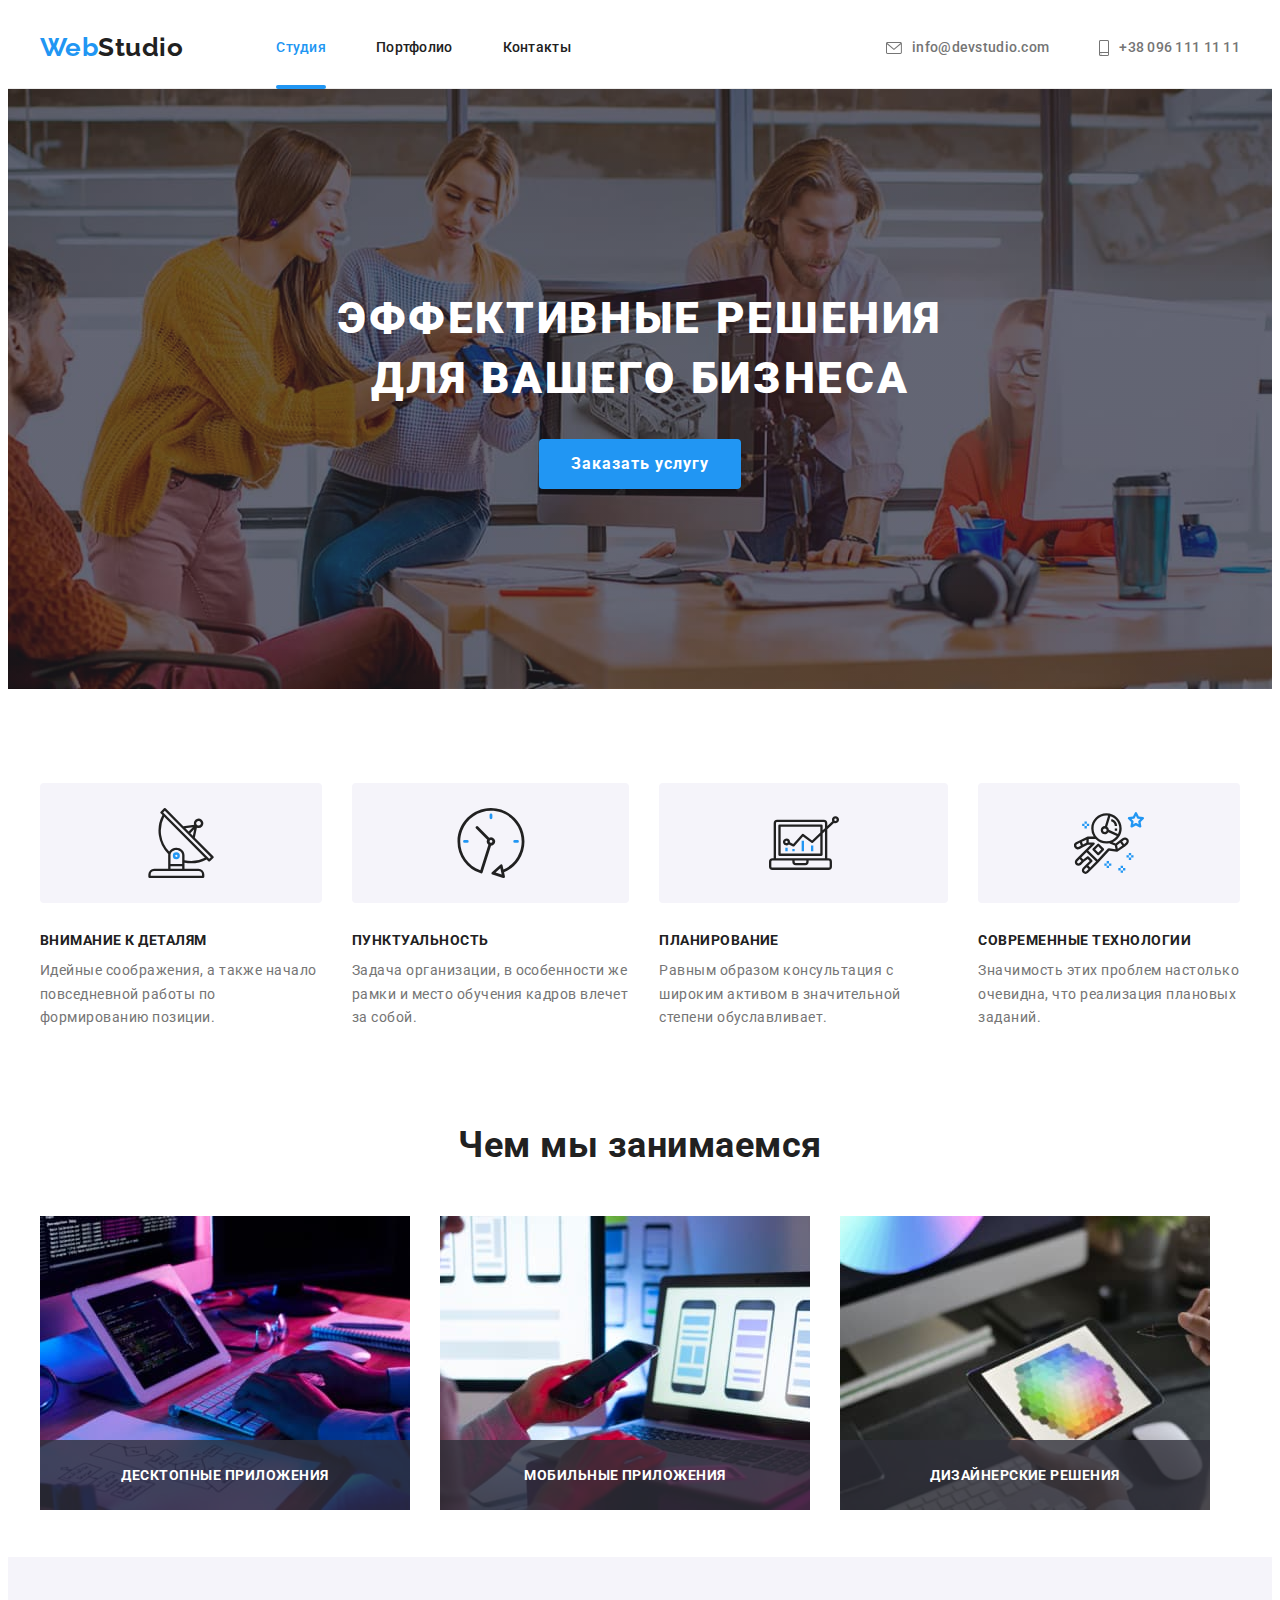
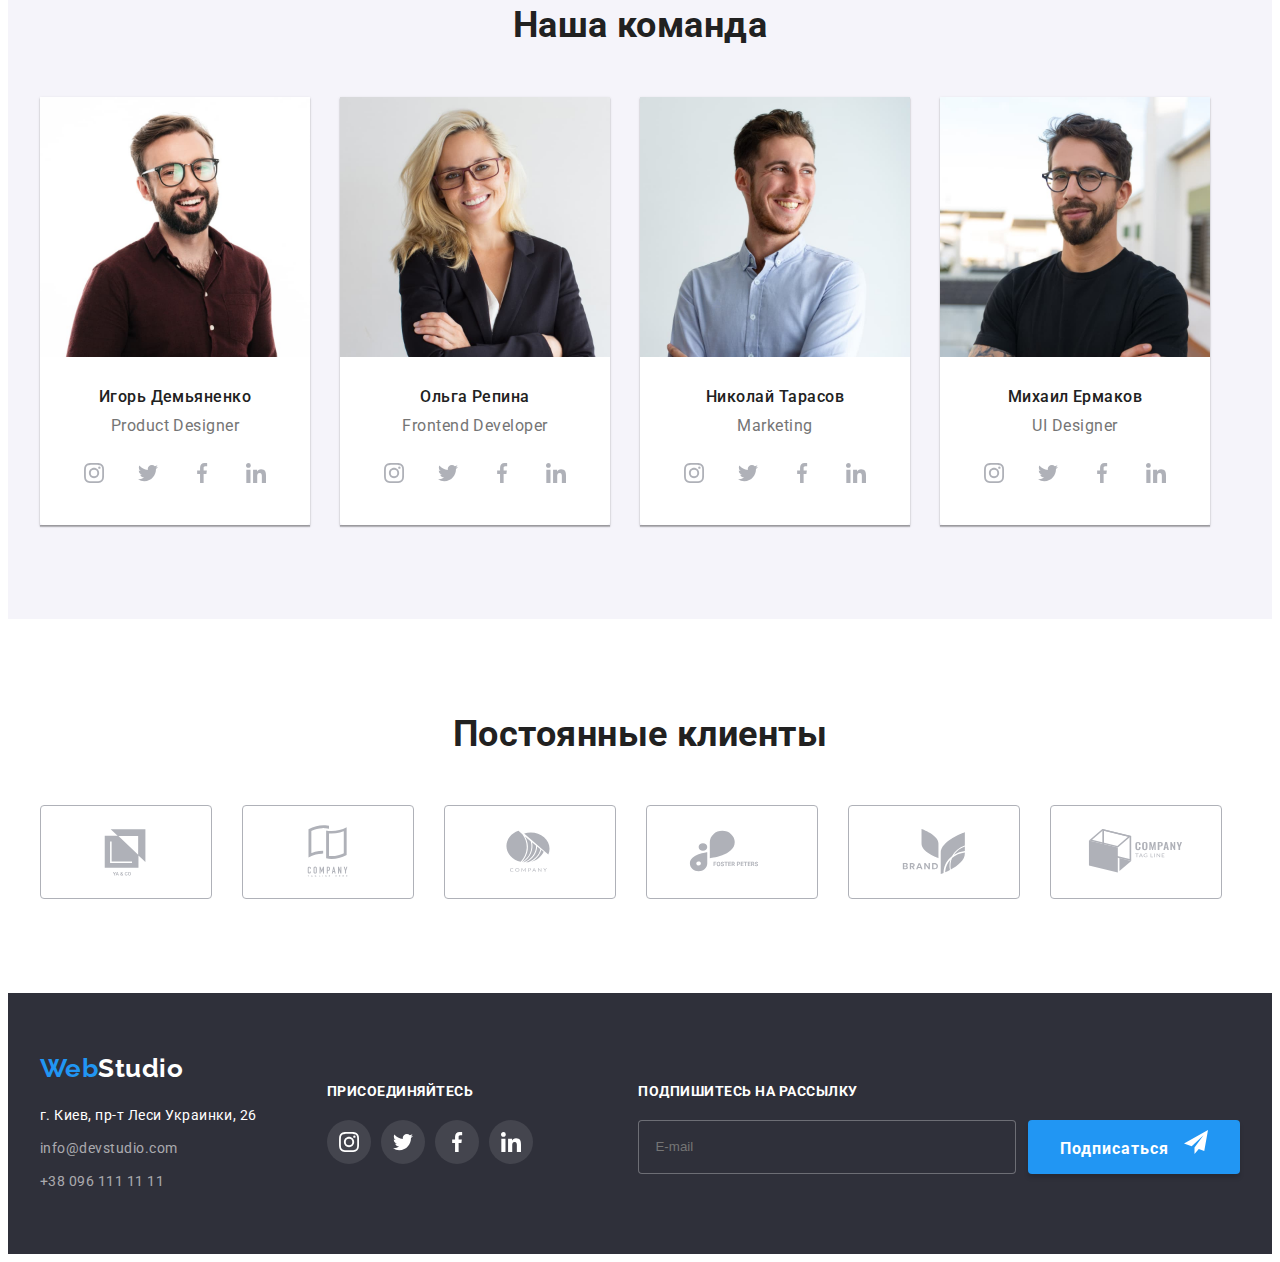
==== commit 62ed09f4: "check-of-HW-07" ====
--- a/index.html
+++ b/index.html
@@ -22,26 +22,26 @@
     <!--шапка сайта-->
     <header>
       <div class="container header-list">
-        <a href="/" class="logo">Web<span class="logo-black">Studio</span></a>
+        <a href="/" class="logo">Web<span class="logo--black">Studio</span></a>
         <nav class="nav">
           <ul class="site-nav list">
             <li class="header-item">
-              <a href="./index.html" class="nav-link current">Студия</a>
+              <a href="./index.html" class="site-nav__link current">Студия</a>
             </li>
             <li class="header-item">
-              <a href="./portfolio.html" class="nav-link">Портфолио</a>
+              <a href="./portfolio.html" class="site-nav__link">Портфолио</a>
             </li>
             <li class="header-item">
-              <a href="" class="nav-link">Контакты</a>
+              <a href="" class="site-nav__link">Контакты</a>
             </li>
           </ul>
         </nav>
         
           <ul class="contact-list list">
             <li class="header-item">
-              <a href="mailto:info@devstudio.com" class="contact-link"
+              <a href="mailto:info@devstudio.com" class="contact-list__link"
                 >
-                <svg class="contact-link-icon" width= "16px" height="12px" >
+                <svg class="contact-link__envelope" width= "16px" height="12px" >
                   <use href="./images/symbol-defs.svg#icon-envelope">
                     
                   </use>
@@ -49,8 +49,8 @@
               >
             </li>
             <li class="header-item">
-              <a href="tel:+380961111111" class="contact-link"
-                ><svg class="contact-link-tel" width="10px" height="16px">
+              <a href="tel:+380961111111" class="contact-list__link"
+                ><svg class="contact-link__tel" width="10px" height="16px">
                   <use href="./images/symbol-defs.svg#icon-smartphone">
 
                   </use>
@@ -67,7 +67,7 @@
       <section class="hero hero-overlay">
         <!--Герой-->
         <div class="container">
-          <h1 class="hero-title">Эффективные решения <br> для вашего бизнеса</br> </h1>
+          <h1 class="hero__title">Эффективные решения <br> для вашего бизнеса</br> </h1>
           <button type="button" class="primary-button" data-modal-open>Заказать услугу</button>
         </div>
       </section>
@@ -79,56 +79,56 @@
           <ul class="quality-list list">
             <li class="main-item">
               <div class="icon-quality">
-                <svg class="icon" width="70" height="70">
+                <svg class="icon-quality__item" width="70" height="70">
                   <use href="./images/symbol-defs.svg#icon-antenna">
 
                   </use>
                 </svg>
               </div>
-              <h3 class="quality-title">Внимание к деталям</h3>
-              <p class="quality-text">
+              <h3 class="quality__title">Внимание к деталям</h3>
+              <p class="quality__text">
                 Идейные соображения, а также начало повседневной работы по
                 формированию позиции.
               </p>
             </li>
             <li class="main-item">
               <div class="icon-quality">
-                <svg class="icon" width="70" height="70">
+                <svg class="icon-quality__item" width="70" height="70">
                   <use href="./images/symbol-defs.svg#icon-clock">
 
                   </use>
                 </svg>
               </div>
-              <h3 class="quality-title">Пунктуальность</h3>
-              <p class="quality-text">
+              <h3 class="quality__title">Пунктуальность</h3>
+              <p class="quality__text">
                 Задача организации, в особенности же рамки и место обучения
                 кадров влечет за собой.
               </p>
             </li>
             <li class="main-item">
-                            <div class="icon-quality">
-                <svg class="icon" width="70" height="70">
+              <div class="icon-quality">
+                <svg class="icon-quality__item" width="70" height="70">
                   <use href="./images/symbol-defs.svg#icon-diagram">
 
                   </use>
                 </svg>
               </div>
-              <h3 class="quality-title">Планирование</h3>
-              <p class="quality-text">
+              <h3 class="quality__title">Планирование</h3>
+              <p class="quality__text">
                 Равным образом консультация с широким активом в значительной
                 степени обуславливает.
               </p>
             </li>
             <li class="main-item">
-                            <div class="icon-quality">
-                <svg class="icon" width="70" height="70">
+               <div class="icon-quality">
+                <svg class="icon-quality__item" width="70" height="70">
                   <use href="./images/symbol-defs.svg#icon-astronaut">
 
                   </use>
                 </svg>
               </div>
-              <h3 class="quality-title">Современные технологии</h3>
-              <p class="quality-text">
+              <h3 class="quality__title">Современные технологии</h3>
+              <p class="quality__text">
                 Значимость этих проблем настолько очевидна, что реализация
                 плановых заданий.
               </p>
@@ -139,7 +139,7 @@
       <!--работа компании-->
       <section class="section section-company">
         <div class="container">
-          <h2 class="section-title">Чем мы занимаемся</h2>
+          <h2 class="section__title">Чем мы занимаемся</h2>
           <ul class="service-list list">
             <li class="main-item">
               <div class="service-img">
@@ -147,7 +147,7 @@
                 <img src="./images/img1.jpg" alt="img1" width="370" />
               </a>
               <div class="service-overlay">
-                <p class="service-overlay-text">
+                <p class="service-overlay__text">
                   Десктопные приложения
                 </p>
               </div>
@@ -159,7 +159,7 @@
                 <img src="./images/img2.jpg" alt="img2" width="370" />
               </a>
                <div class="service-overlay">
-                <p class="service-overlay-text">
+                <p class="service-overlay__text">
                   Мобильные приложения
                 </p>
               </div>
@@ -171,7 +171,7 @@
                 <img src="./images/img3.jpg" alt="img3" width="370" />
               </a>
               <div class="service-overlay">
-                <p class="service-overlay-text">
+                <p class="service-overlay__text">
                   Дизайнерские решения
                 </p>
               </div>
@@ -183,42 +183,42 @@
       <!--команда компании-->
       <section class="section section-team">
         <div class="container">
-          <h2 class="section-title">Наша команда</h2>
+          <h2 class="section__title">Наша команда</h2>
           <ul class="team-list list">
-            <li class="main-item team-shadow">
+            <li class="main-item team-list__team--shadow">
               <img
                 src="./images/demyanenko.jpg"
                 alt="Игорь Демьяненко"
                 width="270"
               />
-              <div class="teamate-info">
-              <h3 class="teamate-name">Игорь Демьяненко</h3>
-              <p class="teamate-text">Product Designer</p>
+              <div class="teamate__info">
+              <h3 class="teamate__name">Игорь Демьяненко</h3>
+              <p class="teamate__text">Product Designer</p>
               
               <ul class="icon-social list">
-                <li class="icon-contact-list"><a href="" class="icon-contact-link">
-                  <svg class="icon-social-item" width="20px" height="20px">
+                <li class="icon-social__list"><a href="" class="icon-social__link">
+                  <svg class="icon-social__item" width="20px" height="20px">
                     <use href="./images/symbol-defs.svg#icon-instagram"> 
                     </use>
                   </svg>
                 </a>
               </li>
-              <li class="icon-contact-list"><a href="" class="icon-contact-link" >
-                  <svg class="icon-social-item" width="20px" height="20px">
+              <li class="icon-social__list"><a href="" class="icon-social__link" >
+                  <svg class="icon-social__item" width="20px" height="20px">
                     <use href="./images/symbol-defs.svg#icon-twitter"> 
                     </use>
                   </svg>
                 </a>
               </li>
-              <li class="icon-contact-list"><a href="" class="icon-contact-link">
-                  <svg class="icon-social-item" width="20px" height="20px">
+              <li class="icon-social__list"><a href="" class="icon-social__link">
+                  <svg class="icon-social__item" width="20px" height="20px">
                     <use href="./images/symbol-defs.svg#icon-facebook"> 
                     </use>
                   </svg>
                 </a>
               </li>
-              <li class="icon-contact-list"><a href="" class="icon-contact-link" >
-                  <svg class="icon-social-item" width="20px" height="20px">
+              <li class="icon-social__list"><a href="" class="icon-social__link" >
+                  <svg class="icon-social__item" width="20px" height="20px">
                     <use href="./images/symbol-defs.svg#icon-linkedin"> 
                     </use>
                   </svg>
@@ -228,35 +228,35 @@
               </div>
               
             </li>
-            <li class="main-item team-shadow">
+            <li class="main-item team-list__team--shadow">
               <img src="./images/repina.jpg" alt="Ольга Репина" width="270" />
-              <div class="teamate-info">
-              <h3 class="teamate-name">Ольга Репина</h3>
-              <p class="teamate-text">Frontend Developer</p>
+              <div class="teamate__info">
+              <h3 class="teamate__name">Ольга Репина</h3>
+              <p class="teamate__text">Frontend Developer</p>
               <ul class="icon-social list">
-                <li class="icon-contact-list"><a href="" class="icon-contact-link">
-                  <svg class="icon-social-item" width="20px" height="20px">
+                <li class="icon-social__list"><a href="" class="icon-social__link">
+                  <svg class="icon-social__item" width="20px" height="20px">
                     <use href="./images/symbol-defs.svg#icon-instagram"> 
                     </use>
                   </svg>
                 </a>
               </li>
-              <li class="icon-contact-list"><a href="" class="icon-contact-link" >
-                  <svg class="icon-social-item" width="20px" height="20px">
+              <li class="icon-social__list"><a href="" class="icon-social__link" >
+                  <svg class="icon-social__item" width="20px" height="20px">
                     <use href="./images/symbol-defs.svg#icon-twitter"> 
                     </use>
                   </svg>
                 </a>
               </li>
-              <li class="icon-contact-list"><a href="" class="icon-contact-link">
-                  <svg class="icon-social-item" width="20px" height="20px">
+              <li class="icon-social__list"><a href="" class="icon-social__link">
+                  <svg class="icon-social__item" width="20px" height="20px">
                     <use href="./images/symbol-defs.svg#icon-facebook"> 
                     </use>
                   </svg>
                 </a>
               </li>
-              <li class="icon-contact-list"><a href="" class="icon-contact-link" >
-                  <svg class="icon-social-item" width="20px" height="20px">
+              <li class="icon-social__list"><a href="" class="icon-social__link" >
+                  <svg class="icon-social__item" width="20px" height="20px">
                     <use href="./images/symbol-defs.svg#icon-linkedin"> 
                     </use>
                   </svg>
@@ -265,39 +265,39 @@
             </ul>
               </div>
             </li>
-            <li class="main-item team-shadow">
+            <li class="main-item team-list__team--shadow">
               <img
                 src="./images/tarasov.jpg"
                 alt="Николай Тарасов"
                 width="270"
               />
-              <div class="teamate-info">
-              <h3 class="teamate-name">Николай Тарасов</h3>
-              <p class="teamate-text">Marketing</p>
+              <div class="teamate__info">
+              <h3 class="teamate__name">Николай Тарасов</h3>
+              <p class="teamate__text">Marketing</p>
               <ul class="icon-social list">
-                <li class="icon-contact-list"><a href="" class="icon-contact-link">
-                  <svg class="icon-social-item" width="20px" height="20px">
+                <li class="icon-social__list"><a href="" class="icon-social__link">
+                  <svg class="icon-social__item" width="20px" height="20px">
                     <use href="./images/symbol-defs.svg#icon-instagram"> 
                     </use>
                   </svg>
                 </a>
               </li>
-              <li class="icon-contact-list"><a href="" class="icon-contact-link" >
-                  <svg class="icon-social-item" width="20px" height="20px">
+              <li class="icon-social__list"><a href="" class="icon-social__link" >
+                  <svg class="icon-social__item" width="20px" height="20px">
                     <use href="./images/symbol-defs.svg#icon-twitter"> 
                     </use>
                   </svg>
                 </a>
               </li>
-              <li class="icon-contact-list"><a href="" class="icon-contact-link">
-                  <svg class="icon-social-item" width="20px" height="20px">
+              <li class="icon-social__list"><a href="" class="icon-social__link">
+                  <svg class="icon-social__item" width="20px" height="20px">
                     <use href="./images/symbol-defs.svg#icon-facebook"> 
                     </use>
                   </svg>
                 </a>
               </li>
-              <li class="icon-contact-list"><a href="" class="icon-contact-link" >
-                  <svg class="icon-social-item" width="20px" height="20px">
+              <li class="icon-social__list"><a href="" class="icon-social__link" >
+                  <svg class="icon-social__item" width="20px" height="20px">
                     <use href="./images/symbol-defs.svg#icon-linkedin"> 
                     </use>
                   </svg>
@@ -306,39 +306,39 @@
             </ul>
               </div>
             </li>
-            <li class="main-item team-shadow">
+            <li class="main-item team-list__team--shadow">
               <img
                 src="./images/yermakov.jpg"
                 alt="Михаил Ермаков"
                 width="270"
               />
-              <div class="teamate-info">
-              <h3 class="teamate-name">Михаил Ермаков</h3>
-              <p class="teamate-text">UI Designer</p>
+              <div class="teamate__info">
+              <h3 class="teamate__name">Михаил Ермаков</h3>
+              <p class="teamate__text">UI Designer</p>
               <ul class="icon-social list">
-                <li class="icon-contact-list"><a href="" class="icon-contact-link">
-                  <svg class="icon-social-item" width="20px" height="20px">
+                <li class="icon-social__list"><a href="" class="icon-social__link">
+                  <svg class="icon-social__item" width="20px" height="20px">
                     <use href="./images/symbol-defs.svg#icon-instagram"> 
                     </use>
                   </svg>
                 </a>
               </li>
-              <li class="icon-contact-list"><a href="" class="icon-contact-link" >
-                  <svg class="icon-social-item" width="20px" height="20px">
+              <li class="icon-social__list"><a href="" class="icon-social__link" >
+                  <svg class="icon-social__item" width="20px" height="20px">
                     <use href="./images/symbol-defs.svg#icon-twitter"> 
                     </use>
                   </svg>
                 </a>
               </li>
-              <li class="icon-contact-list"><a href="" class="icon-contact-link">
-                  <svg class="icon-social-item" width="20px" height="20px">
+              <li class="icon-social__list"><a href="" class="icon-social__link">
+                  <svg class="icon-social__item" width="20px" height="20px">
                     <use href="./images/symbol-defs.svg#icon-facebook"> 
                     </use>
                   </svg>
                 </a>
               </li>
-              <li class="icon-contact-list"><a href="" class="icon-contact-link" >
-                  <svg class="icon-social-item" width="20px" height="20px">
+              <li class="icon-social__list"><a href="" class="icon-social__link" >
+                  <svg class="icon-social__item" width="20px" height="20px">
                     <use href="./images/symbol-defs.svg#icon-linkedin"> 
                     </use>
                   </svg>
@@ -353,47 +353,47 @@
       <!-- Постоянные клиенты -->
       <section class="section-client">
         <div class="container">
-        <h2 class="section-title">Постоянные клиенты</h2>
+        <h2 class="section__title">Постоянные клиенты</h2>
         <div>
           <ul class="client list">
             <li class="client-list">
                <a href="" class="icon-client">
-                 <svg class="icon-client-item" width="106" height="60">
+                 <svg class="icon-client__item" width="106" height="60">
                     <use href="./images/symbol-defs.svg#icon-Logo-1"></use>
                  </svg>
                </a>
             </li>
             <li class="client-list">
                <a href="" class="icon-client">
-                 <svg class="icon-client-item" width="106" height="60">
+                 <svg class="icon-client__item" width="106" height="60">
                     <use href="./images/symbol-defs.svg#icon-Logo-2"></use>
                  </svg>
                </a>
             </li>
             <li class="client-list">
                <a href="" class="icon-client">
-                 <svg class="icon-client-item" width="106" height="60">
+                 <svg class="icon-client__item" width="106" height="60">
                     <use href="./images/symbol-defs.svg#icon-Logo-3"></use>
                  </svg>
                </a>
             </li>
             <li class="client-list">
                <a href="" class="icon-client">
-                 <svg class="icon-client-item" width="106" height="60">
+                 <svg class="icon-client__item" width="106" height="60">
                     <use href="./images/symbol-defs.svg#icon-Logo-4"></use>
                  </svg>
                </a>
             </li>
             <li class="client-list">
                <a href="" class="icon-client">
-                 <svg class="icon-client-item" width="106" height="60">
+                 <svg class="icon-client__item" width="106" height="60">
                     <use href="./images/symbol-defs.svg#icon-Logo-5"></use>
                  </svg>
                </a>
             </li>
             <li class="client-list">
                <a href="" class="icon-client">
-                 <svg class="icon-client-item" width="106" height="60">
+                 <svg class="icon-client__item" width="106" height="60">
                     <use href="./images/symbol-defs.svg#icon-Logo-6"></use>
                  </svg>
                </a>
@@ -407,7 +407,7 @@
     <footer class="footer">
       <div class="container">
         <a href="/" class="logo"
-          >Web<span class="logo-white">Studio</span></a
+          >Web<span class="logo--white">Studio</span></a
         >
         <div class="footer-list" >
         <address class="address">
@@ -415,51 +415,50 @@
             <li class="footer-item">
               <a
                 href="https://www.google.com.ua/maps/place/%D0%B1%D1%83%D0%BB.+%D0%9B%D0%B5%D1%81%D0%B8+%D0%A3%D0%BA%D1%80%D0%B0%D0%B8%D0%BD%D0%BA%D0%B8,+26,+%D0%9A%D0%B8%D0%B5%D0%B2,+02000/@50.4265841,30.5361971,17z/data=!3m1!4b1!4m5!3m4!1s0x40d4cf0e033ecbe9:0x57a4dffefec77da0!8m2!3d50.4265807!4d30.5383858?hl=ru"
-                class="map-link"
+                class="footer-item__map-link"
                 >г. Киев, пр-т Леси Украинки, 26</a
               >
             </li>
             <li class="footer-item">
-              <a href="mailto:info@devstudio.com" class="secondary-contact-link"
+              <a href="mailto:info@devstudio.com" class="footer-item__link"
                 >info@devstudio.com</a
               >
             </li>
             <li class="footer-item">
               <a
                 href="tel:+380961111111"
-                class="secondary-contact-link"
+                class="footer-item__link"
                 >+38 096 111 11 11</a
               >
             </li>
-          </ul>
-          
+          </ul>         
         </address>
         <div class="footer-social">
-            <h2 class="footer-title">присоединяйтесь</h2>
+            <h2 class="footer__title">присоединяйтесь</h2>
             <ul class="icon-footer list">
-              <li class="icon-footer-list"><a href="" class="icon-footer-link">
-                  <svg class="icon-footer-item" width="20px" height="20px">
+              <li class="icon-footer__list"><a href="" class="icon-footer__link">
+                  <svg class="icon-footer__item" width="20px" height="20px">
                     <use href="./images/symbol-defs.svg#icon-instagram"> 
                     </use>
                   </svg>
                 </a>
               </li>
-                            <li class="icon-footer-list"><a href="" class="icon-footer-link" >
-                  <svg class="icon-footer-item" width="20px" height="20px">
+              <li class="icon-footer__list"><a href="" class="icon-footer__link" >
+                  <svg class="icon-footer__item" width="20px" height="20px">
                     <use href="./images/symbol-defs.svg#icon-twitter"> 
                     </use>
                   </svg>
                 </a>
               </li>
-              <li class="icon-footer-list"><a href="" class="icon-footer-link">
-                  <svg class="icon-footer-item" width="20px" height="20px">
+              <li class="icon-footer__list"><a href="" class="icon-footer__link">
+                  <svg class="icon-footer__item" width="20px" height="20px">
                     <use href="./images/symbol-defs.svg#icon-facebook"> 
                     </use>
                   </svg>
                 </a>
               </li>
-              <li class="icon-footer-list"><a href="" class="icon-footer-link" >
-                  <svg class="icon-footer-item" width="20px" height="20px">
+              <li class="icon-footer__list"><a href="" class="icon-footer__link" >
+                  <svg class="icon-footer__item" width="20px" height="20px">
                     <use href="./images/symbol-defs.svg#icon-linkedin"> 
                     </use>
                   </svg>
@@ -469,10 +468,10 @@
           </div>
 
         <div class="footer-form-list">
-        <h2 class="footer-title">Подпишитесь на рассылку</h2>
+        <h2 class="footer__title">Подпишитесь на рассылку</h2>
         <form action="" class="footer-form">
             <input type="email" name="user-name" placeholder="E-mail" class="footer-input">
-          <button type="submit" class="primary-button primary-button-flex"> Подписаться 
+          <button type="submit" class="primary-button primary-button--flex"> Подписаться 
             <svg class="icon-footer-button" width="24px" height="24px">
               <use href="./images/symbol.svg#icon-telegram"></use>
             </svg>
@@ -485,52 +484,52 @@
      <div class="backdrop is-hidden" data-modal>
           
           <div class="modal">
-            <button type="button" class="modal-close" data-modal-close >
+            <button type="button" class="modal__close" data-modal-close >
               <svg width="11" height="11" class="icon-close" >
                 <use href="./images/close.svg#icon-close"></use>
               </svg>
             </button>
-            <p class="modal-title">Оставьте свои данные, мы вам перезвоним</p>
+            <p class="modal__title">Оставьте свои данные, мы вам перезвоним</p>
             <form action="#" class="form">
-               <div class="form-field-input">
+               <div class="form-field__input">
               <label for="name" class="label">Имя</label>
               <div class="input-wrap">
             <input type="text" name="user-name" class="input" id="name">
-            <svg class="icon-input" width="18" height="18">
+            <svg class="icon__input" width="18" height="18">
               <use href="./images/symbol.svg#icon-person"></use>
             </svg>
                </div>
               </div>
-              <div  class="form-field-input">
+              <div  class="form-field__input">
             <label for="tel" class="label">Телефон</label>
             <div class="input-wrap">
             <input type="tel" name="user-tel" class="input" id="tel">
-            <svg class="icon-input" width="18" height="18">
+            <svg class="icon__input" width="18" height="18">
               <use href="./images/symbol.svg#icon-phone"></use>
             </svg>
             </div>
           </div>
-          <div  class="form-field-input">
+          <div  class="form-field__input">
             <label for="mail" class="label">Почта</label>
             <div class="input-wrap">
             <input type="email" name="user-mail" class="input" id="mail">
-            <svg class="icon-input" width="18" height="18">
+            <svg class="icon__input" width="18" height="18">
               <use href="./images/symbol.svg#icon-email"></use>
             </svg>
             </div>
           </div>
-          <div  class="form-field-textarea">
+          <div  class="form-field__textarea">
             <label for="text"  class="label">Комментарий</label>
-            <textarea name="user-text" id="text" class="textarea-text" placeholder="Введите текст"></textarea>
+            <textarea name="user-text" id="text" class="textarea__text" placeholder="Введите текст"></textarea>
             </div>
-            <div  class="form-field-checkbox">
-            <label class="contract-text">
+            <div  class="form-field__checkbox">
+            <label class="contract__text">
               <input type="checkbox" name="contract" class="checkbox visually-hidden" />
-                <span class="check-item"><svg class="icon-check" width="16" height="15">
+                <span class="check__item"><svg class="icon__check" width="16" height="15">
                   <use href="./images/symbol.svg#icon-Vector-chek"></use>
                 </svg></span> Соглашаюсь с рассылкой и принимаю 
            </label>
-           <a href="" class="contract-link">Условия договора</a>
+           <a href="" class="contract__link">Условия договора</a>
            </div>
            <button type="submit" class="primary-button">Отправить</button>
           </form>
--- a/css/main.min.css
+++ b/css/main.min.css
@@ -1,2 +1,2 @@
-:root{--primary-text-color: #757575;--title-text-color: #212121;--accent-color: #2196f3;--primary-white-color: #ffffff;--icon-white-color: #ffffff;--second-bg-color: #2f303a;--footer-text-color: rgba(255, 255, 255, 0.6);--second-button-bg-color: #f5f4fa;--border-header-color: #ececec;--border-color: #eeeeee;--social-color: #afb1b8}.visually-hidden{position:absolute;white-space:nowrap;width:1px;height:1px;overflow:hidden;border:0;padding:0;clip:rect(0 0 0 0);clip-path:inset(50%);margin:-1px}h1,h2,h3,h4,h5,h6,p,ul{margin:0;padding:0}img{display:block;max-width:100%;height:auto}body{color:var(--primary-text-color);background-color:var(--primary-white-color);font-family:Roboto, sans-serif;letter-spacing:0.03em}.list{list-style:none}.container{margin:0 auto;width:1200px;padding:0 15px}.primary-button{background-color:var(--accent-color);cursor:pointer;color:var(--primary-white-color);font-family:inherit;font-weight:bold;font-size:16px;line-height:1.87;letter-spacing:0.06em;padding:10px 32px;border:0px;border-radius:4px;display:block;min-width:200px;min-height:50px;margin:0 auto;box-shadow:0px 4px 4px rgba(0,0,0,0.15)}.secondary-button{padding:6px 22px;background-color:var(--second-button-bg-color);cursor:pointer;font-family:inherit;font-weight:500;font-size:16px;line-height:1.62;letter-spacing:0.03em;border:0px;border-radius:4px;transition:color 250ms cubic-bezier(0.4, 0, 0.2, 1),background-color 250ms cubic-bezier(0.4, 0, 0.2, 1),box-shadow 250ms cubic-bezier(0.4, 0, 0.2, 1)}.secondary-button:hover,.secondary-button:focus{background-color:var(--accent-color);color:var(--primary-white-color);box-shadow:0px 3px 1px rgba(0,0,0,0.1),0px 1px 2px rgba(0,0,0,0.08),0px 2px 2px rgba(0,0,0,0.12)}.button-item{margin-left:0px}.button-item:not(:first-child){margin-left:8px}.primary-button-flex{display:flex;align-items:center}.icon-footer-button{fill:currentColor;margin-left:10px}.section-title{color:var(--title-text-color);font-size:36px;line-height:1.17;margin-bottom:50px;text-align:center}header{border-bottom:1px solid var(--border-header-color)}.header-list{display:flex;align-items:center}.logo{color:var(--accent-color);text-decoration:none;font-family:Raleway, sans-serif;font-weight:bold;font-size:26px;line-height:1.2}.logo-black{color:var(--title-text-color)}.logo-white{color:var(--primary-white-color)}.nav{margin-left:93px}.site-nav{display:flex}.header-item{margin-left:0px}.header-item:not(:first-child){margin-left:50px}.nav-link{display:block;padding-top:32px;padding-bottom:32px;color:var(--title-text-color);text-decoration:none;font-weight:500;font-size:14px;line-height:1.14;letter-spacing:0.02em;transition:color 250ms cubic-bezier(0.4, 0, 0.2, 1)}.nav-link.current{color:var(--accent-color);position:relative}.nav-link:hover,.nav-link:focus{color:var(--accent-color)}.current::after{content:"";position:absolute;left:0;bottom:-1px;display:block;width:100%;height:4px;background-color:var(--accent-color);border-radius:2px}.contact-list{display:flex;margin-left:auto}.contact-link{display:flex;align-items:center;color:var(--primary-text-color);text-decoration:none;font-weight:500;font-size:14px;line-height:1.14;letter-spacing:0.02em;transition:color 250ms cubic-bezier(0.4, 0, 0.2, 1)}.contact-link:hover,.contact-link:focus{color:var(--accent-color)}.contact-link-icon{margin-right:10px;fill:currentColor}.contact-link-tel{margin-right:10px;fill:currentColor}.hero{background-color:var(--second-bg-color);text-align:center;padding:200px 0}.hero-title{color:var(--primary-white-color);font-weight:900;font-size:44px;line-height:1.36;letter-spacing:0.06em;text-transform:uppercase;margin-bottom:30px}.hero-overlay{max-width:1600px;margin:0 auto;background-image:linear-gradient(rgba(47,48,58,0.4), rgba(47,48,58,0.4)),url("../images/hero-img.jpg");background-size:cover;background-position:center}.section-quality{padding-top:94px;padding-bottom:47px}.quality-list{display:flex}.main-item{margin-left:0px}.main-item:not(:first-child){margin-left:30px}.quality-title{color:var(--title-text-color);font-size:14px;line-height:1.14;text-transform:uppercase;margin-bottom:10px}.quality-text{font-size:14px;line-height:1.71}.icon-quality{display:flex;background:var(--second-button-bg-color);margin-bottom:30px;padding:25px 0px;justify-content:center;border-radius:4px}.icon{display:block}.section-company{padding-top:47px;padding-bottom:47px}.service-list{display:flex}.service-img{position:relative}.service-overlay{position:absolute;display:flex;align-items:center;justify-content:center;left:0px;bottom:0px;width:100%;height:70px;background-color:rgba(47,48,58,0.8)}.service-overlay-text{font-weight:700;font-size:14px;line-height:1.14;text-transform:uppercase;color:var(--primary-white-color)}.section-team{background-color:var(--second-button-bg-color);padding-top:47px;padding-bottom:94px}.team-list{display:flex}.teamate-info{background-color:var(--primary-white-color);padding:30px 0;border-radius:0px 0px 4px 4px}.teamate-name{color:var(--title-text-color);font-weight:500;font-size:16px;line-height:1.19;margin-bottom:10px;text-align:center}.teamate-text{font-size:16px;line-height:1.19;text-align:center;margin-bottom:16px}.team-shadow{box-shadow:0px 1px 3px rgba(0,0,0,0.12),0px 1px 1px rgba(0,0,0,0.14),0px 2px 1px rgba(0,0,0,0.2)}.icon-social{display:flex;justify-content:center}.icon-contact-link{display:flex;justify-content:center;align-items:center;width:44px;height:44px;border-radius:50%;color:var(--social-color);transition:color 250ms cubic-bezier(0.4, 0, 0.2, 1),background-color 250ms cubic-bezier(0.4, 0, 0.2, 1)}.icon-contact-link:hover,.icon-contact-link:focus{background-color:var(--accent-color);color:var(--icon-white-color)}.icon-social-item{fill:currentColor}.icon-contact-list:not(:first-child){margin-left:10px}.section-client{padding:94px 0}.client{display:flex}.icon-client{display:flex;justify-content:center;width:170px;padding:16px 0;border:1px solid var(--social-color);border-radius:4px;color:var(--social-color);transition:color 250ms cubic-bezier(0.4, 0, 0.2, 1),border 250ms cubic-bezier(0.4, 0, 0.2, 1)}.icon-client:focus,.icon-client:hover{border:1px solid var(--accent-color);color:var(--accent-color)}.client-list:not(:first-child){margin-left:30px}.icon-client-item{fill:currentColor}.footer{background-color:var(--second-bg-color);padding:60px 0}.footer-list{display:flex}.address{font-style:normal;margin-top:20px}.map-link{display:inline-block;color:var(--primary-white-color);text-decoration:none;font-size:14px;line-height:1.71;transition:color 250ms cubic-bezier(0.4, 0, 0.2, 1)}.map-link:hover,.map-link:focus{color:var(--accent-color)}.secondary-contact-link{display:inline-block;color:var(--footer-text-color);text-decoration:none;font-size:14px;line-height:1.71;transition:color 250ms cubic-bezier(0.4, 0, 0.2, 1)}.secondary-contact-link:hover,.secondary-contact-link:focus{color:var(--accent-color)}.footer-item{margin-bottom:0}.footer-item:not(:last-child){margin-bottom:9px}.footer-social{margin-left:70px}.footer-title{font-size:14px;line-height:1.14;color:var(--primary-white-color);text-transform:uppercase;margin-bottom:20px}.icon-footer{display:flex}.icon-footer-link{display:flex;justify-content:center;align-items:center;width:44px;height:44px;border-radius:50%;color:var(--icon-white-color);background-color:rgba(255,255,255,0.1);transition:background-color 250ms cubic-bezier(0.4, 0, 0.2, 1)}.icon-footer-link:hover,.icon-footer-link:focus{background-color:var(--accent-color)}.icon-footer-item{fill:currentColor}.icon-footer-list:not(:first-child){margin-left:10px}.footer-form{display:flex}.footer-form-list{margin-left:auto}.footer-input{width:358px;height:50px;margin-right:12px;padding-left:16px;border:1px solid rgba(255,255,255,0.3);border-radius:4px;background-color:var(--second-bg-color);outline:none;color:var(--icon-white-color)}.section-project{padding:94px 0}.filter-list{display:flex;justify-content:center;margin-bottom:50px}.portfolio-project-name{padding:20px 24px;border:1px solid var(--border-color);border-top:none}.portfolio-list{display:flex;flex-wrap:wrap}.portfolio-item{width:370px}.portfolio-item:not(:nth-child(3n)){margin-right:30px}.portfolio-item:not(:nth-last-child(-n+3)){margin-bottom:30px}.portfolio-item:hover,.portfolio-item:focus{box-shadow:0px 1px 1px rgba(0,0,0,0.12),0px 4px 4px rgba(0,0,0,0.06),1px 4px 6px rgba(0,0,0,0.16)}.portfolio-item:focus .portfolio-overlay,.portfolio-item:hover .portfolio-overlay{transform:translateY(0)}.portfolio-img{position:relative;overflow:hidden}.portfolio-overlay{position:absolute;top:0;left:0;width:100%;height:100%;padding:63px 24px;background:rgba(33,150,243,0.9);transform:translatey(100%);transition:transform 250ms cubic-bezier(0.4, 0, 0.2, 1)}.portfolio-overlay-text{font-size:18px;line-height:1.56;color:var(--primary-white-color)}.portfolio-title{margin-bottom:4px;color:var(--title-text-color);font-size:18px;line-height:2;letter-spacing:0.06em}.portfolio-text{font-size:16px;line-height:1.87;letter-spacing:0.03em}.backdrop{position:fixed;z-index:100;top:0;left:0;width:100%;height:100%;background:rgba(0,0,0,0.2);transition:opacity 250ms cubic-bezier(0.4, 0, 0.2, 1),visibility 250ms cubic-bezier(0.4, 0, 0.2, 1)}.backdrop.is-hidden .modal{transform:translate(-50%, -50%) scale(0.4)}.is-hidden{opacity:0;pointer-events:none;visibility:hidden}.modal{position:absolute;top:50%;left:50%;width:528px;min-height:581px;padding:40px;background-color:var(--primary-white-color);box-shadow:0px 1px 3px rgba(0,0,0,0.12),0px 1px 1px rgba(0,0,0,0.14),0px 2px 1px rgba(0,0,0,0.2);border-radius:4px;transform:translate(-50%, -50%) scale(1);transition:transform 350ms cubic-bezier(0.4, 0, 0.2, 1)}.modal-close{position:absolute;top:8px;right:8px;border:1px solid rgba(0,0,0,0.1);border-radius:50%;background-color:var(--primary-white-color);width:30px;height:30px;cursor:pointer;display:flex;align-items:center;justify-content:center;transition:color 250ms cubic-bezier(0.4, 0, 0.2, 1)}.modal-close:hover,.modal-close:focus{color:var(--accent-color)}.icon-close{fill:currentColor}.modal-title{font-weight:700;font-size:20px;line-height:1.15;text-align:center;color:var(--title-text-color);margin-bottom:12px}.form-field-input{margin-bottom:10px}.input-wrap{position:relative}.icon-input{position:absolute;top:50%;transform:translateY(-50%);left:12px;transition:fill 250ms cubic-bezier(0.4, 0, 0.2, 1)}.label{display:block;text-align:left;font-size:12px;line-height:1.17;letter-spacing:0.01em;margin-bottom:4px}.input{width:448px;height:40px;padding-left:42px;border:1px solid rgba(33,33,33,0.2);border-radius:4px;outline:none;cursor:pointer;transition:border-color 250ms cubic-bezier(0.4, 0, 0.2, 1)}.input:focus{border-color:var(--accent-color)}.input:focus+.icon-input{fill:var(--accent-color)}.form-field-textarea{margin-bottom:20px}.textarea-text{width:100%;height:120px;border:1px solid rgba(33,33,33,0.2);border-radius:4px;padding:12px 16px;outline:none;resize:none;cursor:pointer;transition:border-color 250ms cubic-bezier(0.4, 0, 0.2, 1)}.textarea-text::placeholder{font-size:14px;line-height:1.14;letter-spacing:0.01em;color:rgba(117,117,117,0.5)}.textarea-text:focus{border-color:var(--accent-color)}.form-field-checkbox{display:flex;margin-bottom:30px;align-items:center}.contract-text{display:flex;align-items:center;font-size:14px;line-height:1.71}.contract-link{font-size:14px;line-height:1.71;color:var(--accent-color);margin-left:7px}.check-item{display:flex;align-items:center;justify-content:center;width:16px;height:15px;border:2px solid var(--title-text-color);border-radius:2px;margin-right:8px;cursor:pointer;transition:background-color 250ms cubic-bezier(0.4, 0, 0.2, 1)}.icon-check{fill:var(--icon-white-color)}.checkbox:checked+.check-item{background-color:var(--accent-color);border:none}
+:root{--primary-text-color: #757575;--title-text-color: #212121;--accent-color: #2196f3;--primary-white-color: #ffffff;--icon-white-color: #ffffff;--second-bg-color: #2f303a;--footer-text-color: rgba(255, 255, 255, 0.6);--second-button-bg-color: #f5f4fa;--border-header-color: #ececec;--border-color: #eeeeee;--social-color: #afb1b8}.visually-hidden{position:absolute;white-space:nowrap;width:1px;height:1px;overflow:hidden;border:0;padding:0;clip:rect(0 0 0 0);clip-path:inset(50%);margin:-1px}h1,h2,h3,h4,h5,h6,p,ul{margin:0;padding:0}img{display:block;max-width:100%;height:auto}body{color:var(--primary-text-color);background-color:var(--primary-white-color);font-family:Roboto, sans-serif;letter-spacing:0.03em}.list{list-style:none}.container{margin:0 auto;width:1200px;padding:0 15px}.primary-button{background-color:var(--accent-color);cursor:pointer;color:var(--primary-white-color);font-family:inherit;font-weight:bold;font-size:16px;line-height:1.87;letter-spacing:0.06em;padding:10px 32px;border:0px;border-radius:4px;display:block;min-width:200px;min-height:50px;margin:0 auto;box-shadow:0px 4px 4px rgba(0,0,0,0.15)}.secondary-button{padding:6px 22px;background-color:var(--second-button-bg-color);cursor:pointer;font-family:inherit;font-weight:500;font-size:16px;line-height:1.62;letter-spacing:0.03em;border:0px;border-radius:4px;transition:color 250ms cubic-bezier(0.4, 0, 0.2, 1),background-color 250ms cubic-bezier(0.4, 0, 0.2, 1),box-shadow 250ms cubic-bezier(0.4, 0, 0.2, 1)}.secondary-button:hover,.secondary-button:focus{background-color:var(--accent-color);color:var(--primary-white-color);box-shadow:0px 3px 1px rgba(0,0,0,0.1),0px 1px 2px rgba(0,0,0,0.08),0px 2px 2px rgba(0,0,0,0.12)}.button-item{margin-left:0px}.button-item:not(:first-child){margin-left:8px}.icon-footer-button{fill:currentColor;margin-left:10px}.primary-button-flex,.header-list,.contact-list__link,.service-overlay,.icon-social__link,.icon-footer__link,.modal__close,.form-field__checkbox,.contract__text,.check__item{display:flex;align-items:center}.section__title{color:var(--title-text-color);font-size:36px;line-height:1.17;margin-bottom:50px;text-align:center}.main-item{margin-left:0px}.main-item:not(:first-child){margin-left:30px}header{border-bottom:1px solid var(--border-header-color)}.logo{color:var(--accent-color);text-decoration:none;font-family:Raleway, sans-serif;font-weight:bold;font-size:26px;line-height:1.2}.logo--black{color:var(--title-text-color)}.logo--white{color:var(--primary-white-color)}.nav{margin-left:93px}.site-nav{display:flex}.header-item{margin-left:0px}.header-item:not(:first-child){margin-left:50px}.site-nav__link{display:block;padding-top:32px;padding-bottom:32px;color:var(--title-text-color);text-decoration:none;font-weight:500;font-size:14px;line-height:1.14;letter-spacing:0.02em;transition:color 250ms cubic-bezier(0.4, 0, 0.2, 1)}.site-nav__link.current{color:var(--accent-color);position:relative}.site-nav__link:hover,.site-nav__link:focus{color:var(--accent-color)}.current::after{content:"";position:absolute;left:0;bottom:-1px;display:block;width:100%;height:4px;background-color:var(--accent-color);border-radius:2px}.contact-list{display:flex;margin-left:auto}.contact-list__link{color:var(--primary-text-color);text-decoration:none;font-weight:500;font-size:14px;line-height:1.14;letter-spacing:0.02em;transition:color 250ms cubic-bezier(0.4, 0, 0.2, 1)}.contact-list__link:hover,.contact-list__link:focus{color:var(--accent-color)}.contact-link__envelope{margin-right:10px;fill:currentColor}.contact-link__tel{margin-right:10px;fill:currentColor}.hero{background-color:var(--second-bg-color);text-align:center;padding:200px 0}.hero__title{color:var(--primary-white-color);font-weight:900;font-size:44px;line-height:1.36;letter-spacing:0.06em;text-transform:uppercase;margin-bottom:30px}.hero-overlay{max-width:1600px;margin:0 auto;background-image:linear-gradient(rgba(47,48,58,0.4), rgba(47,48,58,0.4)),url("../images/hero-img.jpg");background-size:cover;background-position:center}.section-quality{padding-top:94px;padding-bottom:47px}.quality-list{display:flex}.quality__title{color:var(--title-text-color);font-size:14px;line-height:1.14;text-transform:uppercase;margin-bottom:10px}.quality__text{font-size:14px;line-height:1.71}.icon-quality{display:flex;background:var(--second-button-bg-color);margin-bottom:30px;padding:25px 0px;justify-content:center;border-radius:4px}.icon-quality__item{display:block}.section-company{padding-top:47px;padding-bottom:47px}.service-list{display:flex}.service-img{position:relative}.service-overlay{position:absolute;justify-content:center;left:0px;bottom:0px;width:100%;height:70px;background-color:rgba(47,48,58,0.8)}.service-overlay__text{font-weight:700;font-size:14px;line-height:1.14;text-transform:uppercase;color:var(--primary-white-color)}.section-team{background-color:var(--second-button-bg-color);padding-top:47px;padding-bottom:94px}.team-list{display:flex}.teamate__info{background-color:var(--primary-white-color);padding:30px 0;border-radius:0px 0px 4px 4px}.teamate__name{color:var(--title-text-color);font-weight:500;font-size:16px;line-height:1.19;margin-bottom:10px;text-align:center}.teamate__text{font-size:16px;line-height:1.19;text-align:center;margin-bottom:16px}.team-list__team--shadow{box-shadow:0px 1px 3px rgba(0,0,0,0.12),0px 1px 1px rgba(0,0,0,0.14),0px 2px 1px rgba(0,0,0,0.2)}.icon-social{display:flex;justify-content:center}.icon-social__link{justify-content:center;width:44px;height:44px;border-radius:50%;color:var(--social-color);transition:color 250ms cubic-bezier(0.4, 0, 0.2, 1),background-color 250ms cubic-bezier(0.4, 0, 0.2, 1)}.icon-social__link:hover,.icon-social__link:focus{background-color:var(--accent-color);color:var(--icon-white-color)}.icon-social__item{fill:currentColor}.icon-social__list:not(:first-child){margin-left:10px}.section-client{padding:94px 0}.client{display:flex}.icon-client{display:flex;justify-content:center;width:170px;padding:16px 0;border:1px solid var(--social-color);border-radius:4px;color:var(--social-color);transition:color 250ms cubic-bezier(0.4, 0, 0.2, 1),border 250ms cubic-bezier(0.4, 0, 0.2, 1)}.icon-client:focus,.icon-client:hover{border:1px solid var(--accent-color);color:var(--accent-color)}.client-list:not(:first-child){margin-left:30px}.icon-client__item{fill:currentColor}.footer{background-color:var(--second-bg-color);padding:60px 0}.footer-list{display:flex}.address{font-style:normal;margin-top:20px}.footer-item__map-link{display:inline-block;color:var(--primary-white-color);text-decoration:none;font-size:14px;line-height:1.71;transition:color 250ms cubic-bezier(0.4, 0, 0.2, 1)}.footer-item__map-link:hover,.footer-item__map-link:focus{color:var(--accent-color)}.footer-item__link{display:inline-block;color:var(--footer-text-color);text-decoration:none;font-size:14px;line-height:1.71;transition:color 250ms cubic-bezier(0.4, 0, 0.2, 1)}.footer-item__link:hover,.footer-item__link:focus{color:var(--accent-color)}.footer-item{margin-bottom:0}.footer-item:not(:last-child){margin-bottom:9px}.footer-social{margin-left:70px}.footer__title{font-size:14px;line-height:1.14;color:var(--primary-white-color);text-transform:uppercase;margin-bottom:20px}.icon-footer{display:flex}.icon-footer__link{justify-content:center;width:44px;height:44px;border-radius:50%;color:var(--icon-white-color);background-color:rgba(255,255,255,0.1);transition:background-color 250ms cubic-bezier(0.4, 0, 0.2, 1)}.icon-footer__link:hover,.icon-footer__link:focus{background-color:var(--accent-color)}.icon-footer__item{fill:currentColor}.icon-footer__list:not(:first-child){margin-left:10px}.footer-form{display:flex}.footer-form-list{margin-left:auto}.footer-input{width:358px;height:50px;margin-right:12px;padding-left:16px;border:1px solid rgba(255,255,255,0.3);border-radius:4px;background-color:var(--second-bg-color);outline:none;color:var(--icon-white-color)}.section-project{padding:94px 0}.filter-list{display:flex;justify-content:center;margin-bottom:50px}.portfolio-project-name{padding:20px 24px;border:1px solid var(--border-color);border-top:none}.portfolio-list{display:flex;flex-wrap:wrap}.portfolio-item{width:370px}.portfolio-item:not(:nth-child(3n)){margin-right:30px}.portfolio-item:not(:nth-last-child(-n+3)){margin-bottom:30px}.portfolio-item:hover,.portfolio-item:focus{box-shadow:0px 1px 1px rgba(0,0,0,0.12),0px 4px 4px rgba(0,0,0,0.06),1px 4px 6px rgba(0,0,0,0.16)}.portfolio-item:focus .portfolio-overlay,.portfolio-item:hover .portfolio-overlay{transform:translateY(0)}.portfolio-img{position:relative;overflow:hidden}.portfolio-overlay{position:absolute;top:0;left:0;width:100%;height:100%;padding:63px 24px;background:rgba(33,150,243,0.9);transform:translatey(100%);transition:transform 250ms cubic-bezier(0.4, 0, 0.2, 1)}.portfolio-overlay-text{font-size:18px;line-height:1.56;color:var(--primary-white-color)}.portfolio-title{margin-bottom:4px;color:var(--title-text-color);font-size:18px;line-height:2;letter-spacing:0.06em}.portfolio-text{font-size:16px;line-height:1.87;letter-spacing:0.03em}.backdrop{position:fixed;z-index:100;top:0;left:0;width:100%;height:100%;background:rgba(0,0,0,0.2);transition:opacity 250ms cubic-bezier(0.4, 0, 0.2, 1),visibility 250ms cubic-bezier(0.4, 0, 0.2, 1)}.backdrop.is-hidden .modal{transform:translate(-50%, -50%) scale(0.4)}.is-hidden{opacity:0;pointer-events:none;visibility:hidden}.modal{position:absolute;top:50%;left:50%;width:528px;min-height:581px;padding:40px;background-color:var(--primary-white-color);box-shadow:0px 1px 3px rgba(0,0,0,0.12),0px 1px 1px rgba(0,0,0,0.14),0px 2px 1px rgba(0,0,0,0.2);border-radius:4px;transform:translate(-50%, -50%) scale(1);transition:transform 350ms cubic-bezier(0.4, 0, 0.2, 1)}.modal__close{position:absolute;top:8px;right:8px;border:1px solid rgba(0,0,0,0.1);border-radius:50%;background-color:var(--primary-white-color);width:30px;height:30px;cursor:pointer;justify-content:center;transition:color 250ms cubic-bezier(0.4, 0, 0.2, 1)}.modal__close:hover,.modal__close:focus{color:var(--accent-color)}.icon-close{fill:currentColor}.modal__title{font-weight:700;font-size:20px;line-height:1.15;text-align:center;color:var(--title-text-color);margin-bottom:12px}.form-field__input{margin-bottom:10px}.input-wrap{position:relative}.icon__input{position:absolute;top:50%;transform:translateY(-50%);left:12px;transition:fill 250ms cubic-bezier(0.4, 0, 0.2, 1)}.label{display:block;text-align:left;font-size:12px;line-height:1.17;letter-spacing:0.01em;margin-bottom:4px}.input{width:448px;height:40px;padding-left:42px;border:1px solid rgba(33,33,33,0.2);border-radius:4px;outline:none;cursor:pointer;transition:border-color 250ms cubic-bezier(0.4, 0, 0.2, 1)}.input:focus{border-color:var(--accent-color)}.input:focus+.icon__input{fill:var(--accent-color)}.form-field__textarea{margin-bottom:20px}.textarea__text{width:100%;height:120px;border:1px solid rgba(33,33,33,0.2);border-radius:4px;padding:12px 16px;outline:none;resize:none;cursor:pointer;transition:border-color 250ms cubic-bezier(0.4, 0, 0.2, 1)}.textarea__text::placeholder{font-size:14px;line-height:1.14;letter-spacing:0.01em;color:rgba(117,117,117,0.5)}.textarea__text:focus{border-color:var(--accent-color)}.form-field__checkbox{margin-bottom:30px}.contract__text{font-size:14px;line-height:1.71}.contract__link{font-size:14px;line-height:1.71;color:var(--accent-color);margin-left:7px}.check__item{justify-content:center;width:16px;height:15px;border:2px solid var(--title-text-color);border-radius:2px;margin-right:8px;cursor:pointer;transition:background-color 250ms cubic-bezier(0.4, 0, 0.2, 1)}.icon__check{fill:var(--icon-white-color)}.checkbox:checked+.check__item{background-color:var(--accent-color);border:none}
 /*# sourceMappingURL=main.min.css.map */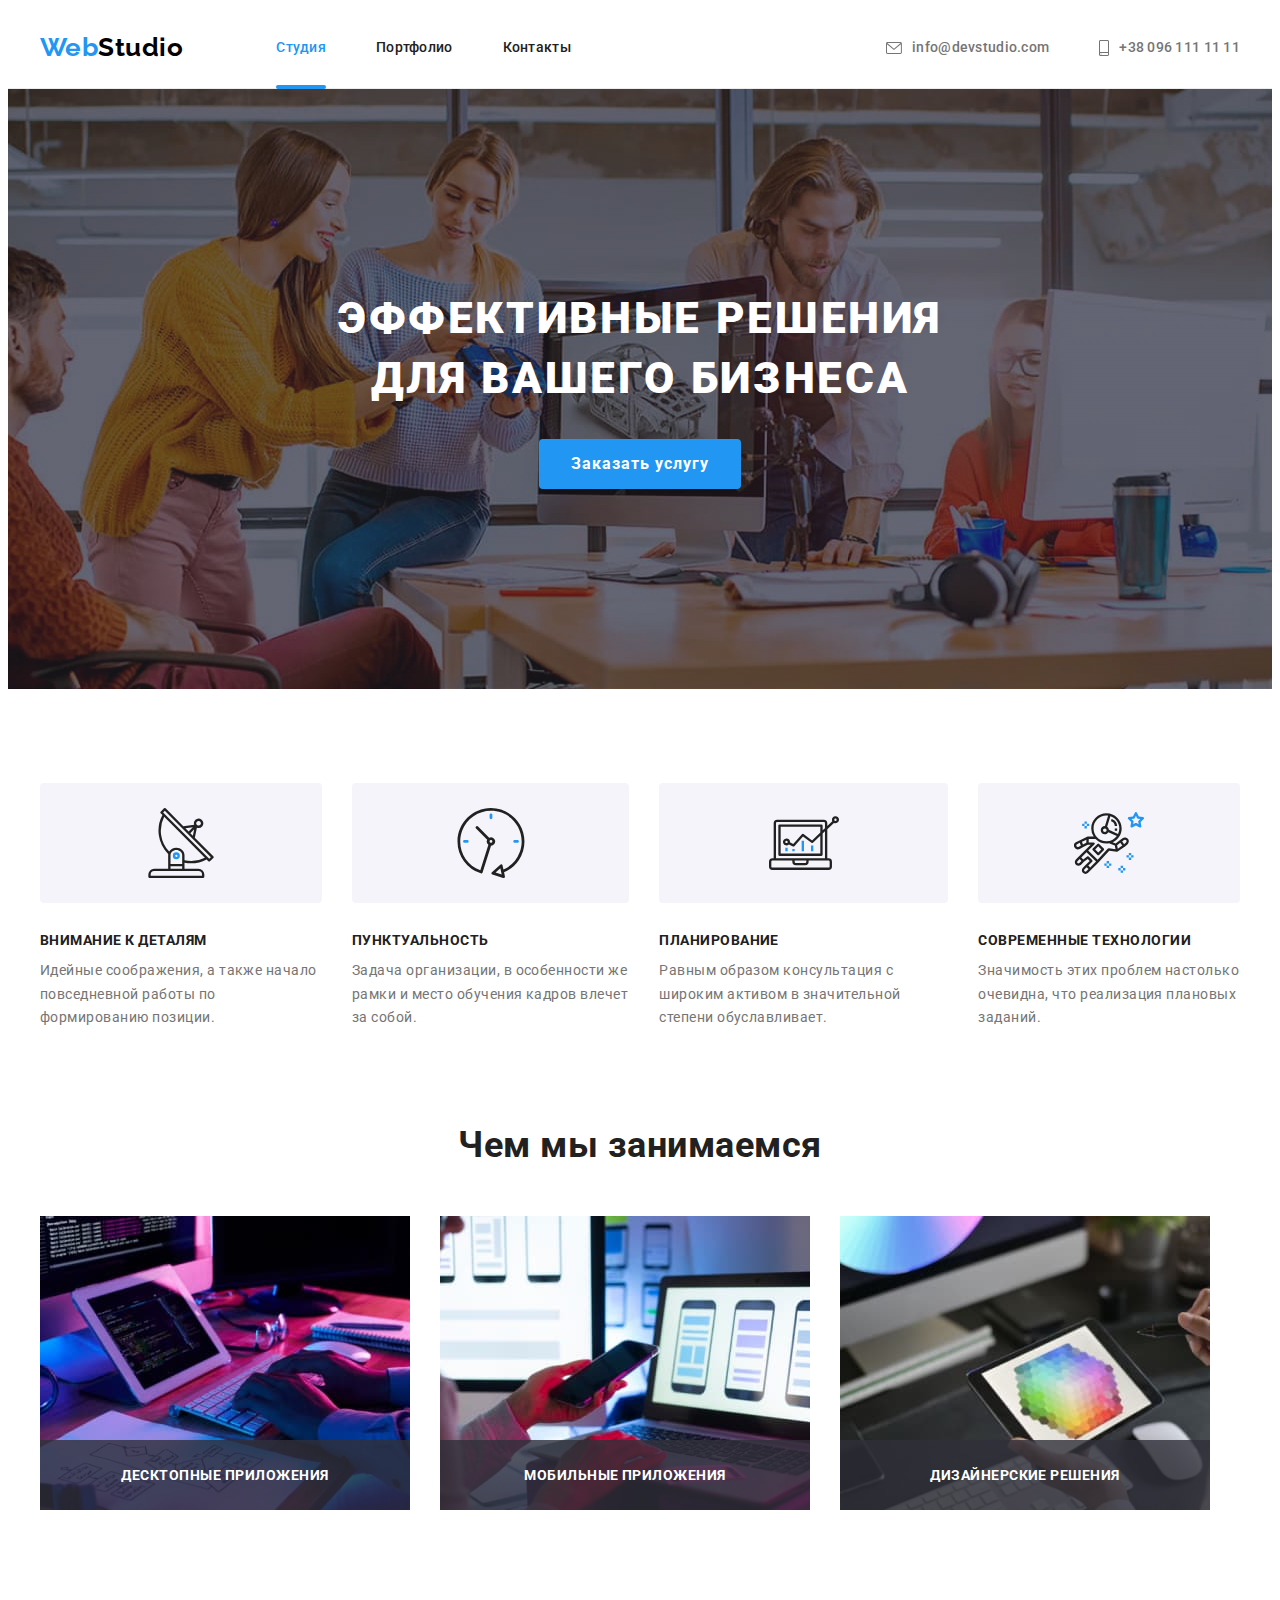
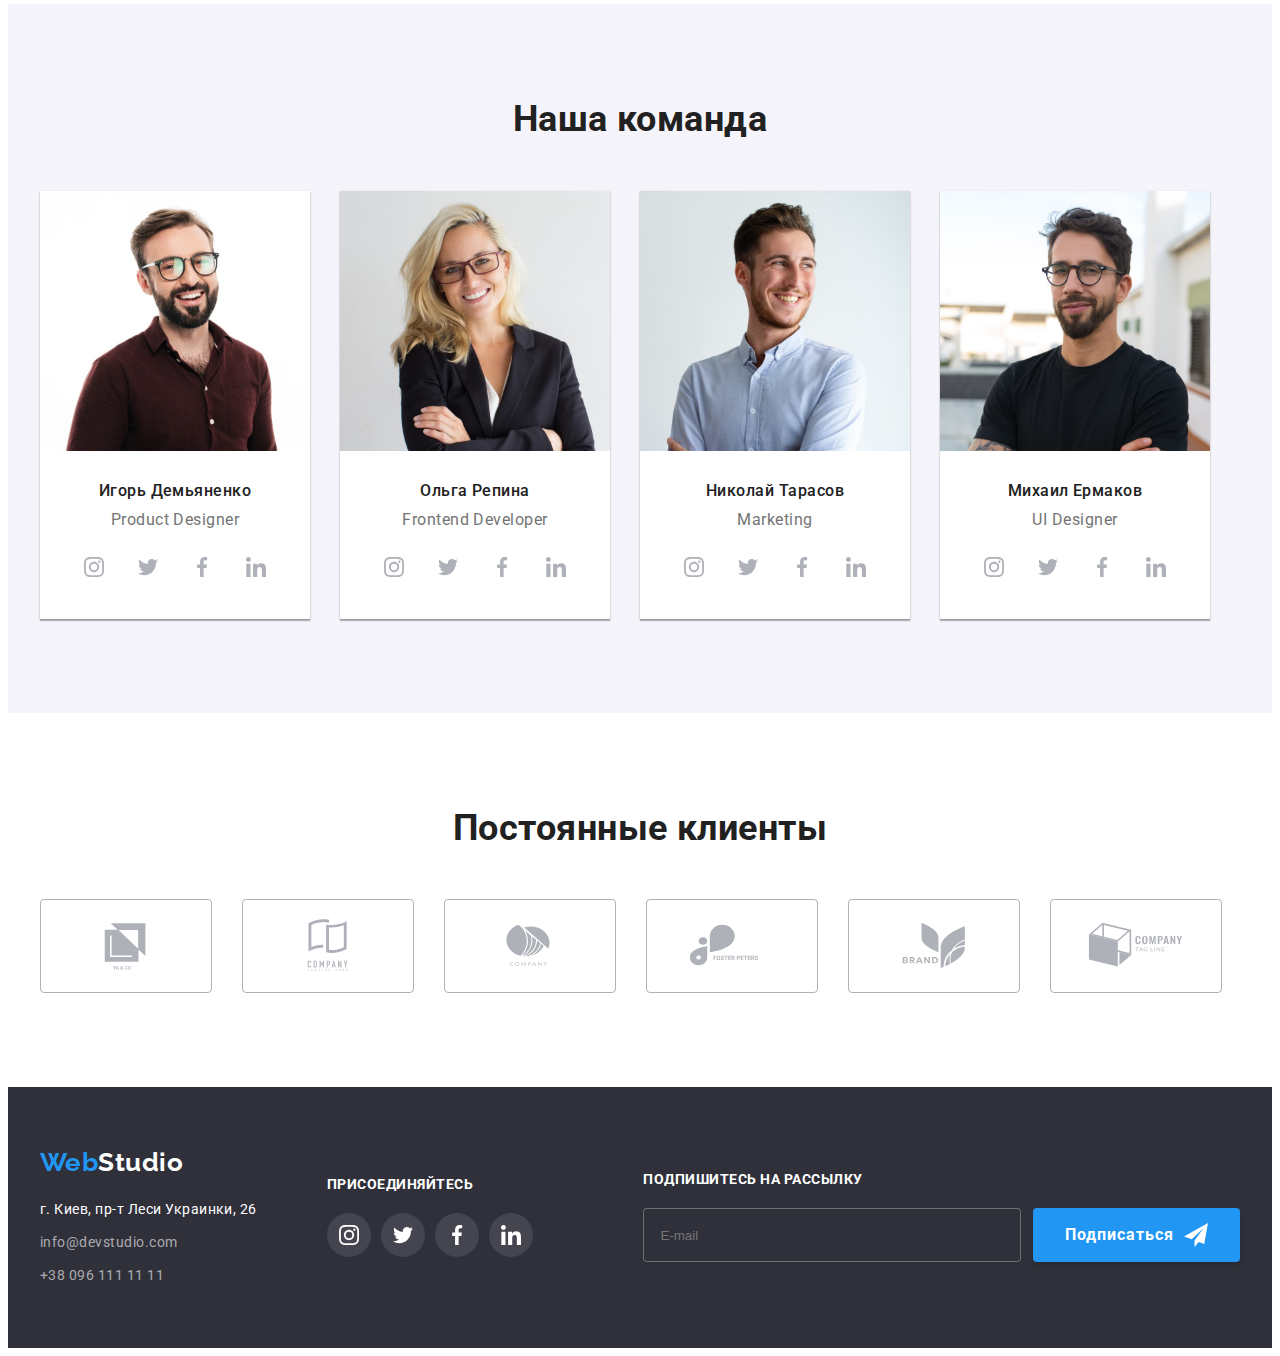
==== commit 0da42fa8: "correction-hw-07" ====
--- a/index.html
+++ b/index.html
@@ -20,10 +20,10 @@
   </head>
   <body>
     <!--шапка сайта-->
-    <header>
-      <div class="container header-list">
-        <a href="/" class="logo">Web<span class="logo--black">Studio</span></a>
-        <nav class="nav">
+    <header class="header">
+      <div class="container header__list">
+        <a href="/" class="logo">Web<span class="logo__studio">Studio</span></a>
+        <nav class="header__nav">
           <ul class="site-nav list">
             <li class="header-item">
               <a href="./index.html" class="site-nav__link current">Студия</a>
@@ -36,12 +36,12 @@
             </li>
           </ul>
         </nav>
-        
+        <div class="header__contact">
           <ul class="contact-list list">
             <li class="header-item">
               <a href="mailto:info@devstudio.com" class="contact-list__link"
                 >
-                <svg class="contact-link__envelope" width= "16px" height="12px" >
+                <svg class="contact-list__icon" width= "16px" height="12px" >
                   <use href="./images/symbol-defs.svg#icon-envelope">
                     
                   </use>
@@ -50,7 +50,7 @@
             </li>
             <li class="header-item">
               <a href="tel:+380961111111" class="contact-list__link"
-                ><svg class="contact-link__tel" width="10px" height="16px">
+                ><svg class="contact-list__icon" width="10px" height="16px">
                   <use href="./images/symbol-defs.svg#icon-smartphone">
 
                   </use>
@@ -59,12 +59,13 @@
               >
             </li>
           </ul>
+        </div>
         
       </div>
     </header>
 
     <main>
-      <section class="hero hero-overlay">
+      <section class="hero">
         <!--Герой-->
         <div class="container">
           <h1 class="hero__title">Эффективные решения <br> для вашего бизнеса</br> </h1>
@@ -78,8 +79,8 @@
           <h2 class="visually-hidden">Наши качества</h2>
           <ul class="quality-list list">
             <li class="main-item">
-              <div class="icon-quality">
-                <svg class="icon-quality__item" width="70" height="70">
+              <div class="quality-list__icon-wrapper">
+                <svg class="quality-list__icon" width="70" height="70">
                   <use href="./images/symbol-defs.svg#icon-antenna">
 
                   </use>
@@ -92,8 +93,8 @@
               </p>
             </li>
             <li class="main-item">
-              <div class="icon-quality">
-                <svg class="icon-quality__item" width="70" height="70">
+              <div class="quality-list__icon-wrapper">
+                <svg class="quality-list__icon" width="70" height="70">
                   <use href="./images/symbol-defs.svg#icon-clock">
 
                   </use>
@@ -106,8 +107,8 @@
               </p>
             </li>
             <li class="main-item">
-              <div class="icon-quality">
-                <svg class="icon-quality__item" width="70" height="70">
+              <div class="quality-list__icon-wrapper">
+                <svg class="quality-list__icon" width="70" height="70">
                   <use href="./images/symbol-defs.svg#icon-diagram">
 
                   </use>
@@ -120,8 +121,8 @@
               </p>
             </li>
             <li class="main-item">
-               <div class="icon-quality">
-                <svg class="icon-quality__item" width="70" height="70">
+               <div class="quality-list__icon-wrapper">
+                <svg class="quality-list__icon" width="70" height="70">
                   <use href="./images/symbol-defs.svg#icon-astronaut">
 
                   </use>
@@ -139,39 +140,37 @@
       <!--работа компании-->
       <section class="section section-company">
         <div class="container">
-          <h2 class="section__title">Чем мы занимаемся</h2>
+          <h2 class="section-title">Чем мы занимаемся</h2>
           <ul class="service-list list">
             <li class="main-item">
-              <div class="service-img">
-              <a href="">
+              <div class="service-list__img-wrapper">
                 <img src="./images/img1.jpg" alt="img1" width="370" />
-              </a>
-              <div class="service-overlay">
-                <p class="service-overlay__text">
+              <div class="service-list__overlay">
+                <p class="service-list__overlay-text">
                   Десктопные приложения
                 </p>
               </div>
             </div>
             </li>
             <li class="main-item">
-              <div class="service-img">
-              <a href="">
+              <div class="service-list__img-wrapper">
+              
                 <img src="./images/img2.jpg" alt="img2" width="370" />
-              </a>
-               <div class="service-overlay">
-                <p class="service-overlay__text">
+              
+               <div class="service-list__overlay">
+                <p class="service-list__overlay-text">
                   Мобильные приложения
                 </p>
               </div>
             </div>
             </li>
             <li class="main-item">
-              <div class="service-img">
-              <a href="">
+              <div class="service-list__img-wrapper">
+              
                 <img src="./images/img3.jpg" alt="img3" width="370" />
-              </a>
-              <div class="service-overlay">
-                <p class="service-overlay__text">
+              
+              <div class="service-list__overlay">
+                <p class="service-list__overlay-text">
                   Дизайнерские решения
                 </p>
               </div>
@@ -183,42 +182,42 @@
       <!--команда компании-->
       <section class="section section-team">
         <div class="container">
-          <h2 class="section__title">Наша команда</h2>
+          <h2 class="section-title">Наша команда</h2>
           <ul class="team-list list">
-            <li class="main-item team-list__team--shadow">
+            <li class="main-item team-list__team-shadow">
               <img
                 src="./images/demyanenko.jpg"
                 alt="Игорь Демьяненко"
                 width="270"
               />
-              <div class="teamate__info">
-              <h3 class="teamate__name">Игорь Демьяненко</h3>
-              <p class="teamate__text">Product Designer</p>
+              <div class="team-list__teamate">
+              <h3 class="team-list__teamate-name">Игорь Демьяненко</h3>
+              <p class="team-list__teamate-text">Product Designer</p>
               
-              <ul class="icon-social list">
-                <li class="icon-social__list"><a href="" class="icon-social__link">
-                  <svg class="icon-social__item" width="20px" height="20px">
+              <ul class="social-list list">
+                <li class="social-list__item"><a href="" class="social-list__link">
+                  <svg class="social-list__icon" width="20px" height="20px">
                     <use href="./images/symbol-defs.svg#icon-instagram"> 
                     </use>
                   </svg>
                 </a>
               </li>
-              <li class="icon-social__list"><a href="" class="icon-social__link" >
-                  <svg class="icon-social__item" width="20px" height="20px">
+              <li class="social-list__item"><a href="" class="social-list__link" >
+                  <svg class="social-list__icon" width="20px" height="20px">
                     <use href="./images/symbol-defs.svg#icon-twitter"> 
                     </use>
                   </svg>
                 </a>
               </li>
-              <li class="icon-social__list"><a href="" class="icon-social__link">
-                  <svg class="icon-social__item" width="20px" height="20px">
+              <li class="social-list__item"><a href="" class="social-list__link">
+                  <svg class="social-list__icon" width="20px" height="20px">
                     <use href="./images/symbol-defs.svg#icon-facebook"> 
                     </use>
                   </svg>
                 </a>
               </li>
-              <li class="icon-social__list"><a href="" class="icon-social__link" >
-                  <svg class="icon-social__item" width="20px" height="20px">
+              <li class="social-list__item"><a href="" class="social-list__link" >
+                  <svg class="social-list__icon" width="20px" height="20px">
                     <use href="./images/symbol-defs.svg#icon-linkedin"> 
                     </use>
                   </svg>
@@ -228,35 +227,35 @@
               </div>
               
             </li>
-            <li class="main-item team-list__team--shadow">
+            <li class="main-item team-list__team-shadow">
               <img src="./images/repina.jpg" alt="Ольга Репина" width="270" />
-              <div class="teamate__info">
-              <h3 class="teamate__name">Ольга Репина</h3>
-              <p class="teamate__text">Frontend Developer</p>
-              <ul class="icon-social list">
-                <li class="icon-social__list"><a href="" class="icon-social__link">
-                  <svg class="icon-social__item" width="20px" height="20px">
+              <div class="team-list__teamate">
+              <h3 class="team-list__teamate-name">Ольга Репина</h3>
+              <p class="team-list__teamate-text">Frontend Developer</p>
+              <ul class="social-list list">
+                <li class="social-list__item"><a href="" class="social-list__link">
+                  <svg class="social-list__icon" width="20px" height="20px">
                     <use href="./images/symbol-defs.svg#icon-instagram"> 
                     </use>
                   </svg>
                 </a>
               </li>
-              <li class="icon-social__list"><a href="" class="icon-social__link" >
-                  <svg class="icon-social__item" width="20px" height="20px">
+              <li class="social-list__item"><a href="" class="social-list__link" >
+                  <svg class="social-list__icon" width="20px" height="20px">
                     <use href="./images/symbol-defs.svg#icon-twitter"> 
                     </use>
                   </svg>
                 </a>
               </li>
-              <li class="icon-social__list"><a href="" class="icon-social__link">
-                  <svg class="icon-social__item" width="20px" height="20px">
+              <li class="social-list__item"><a href="" class="social-list__link">
+                  <svg class="social-list__icon" width="20px" height="20px">
                     <use href="./images/symbol-defs.svg#icon-facebook"> 
                     </use>
                   </svg>
                 </a>
               </li>
-              <li class="icon-social__list"><a href="" class="icon-social__link" >
-                  <svg class="icon-social__item" width="20px" height="20px">
+              <li class="social-list__item"><a href="" class="social-list__link" >
+                  <svg class="social-list__icon" width="20px" height="20px">
                     <use href="./images/symbol-defs.svg#icon-linkedin"> 
                     </use>
                   </svg>
@@ -265,39 +264,39 @@
             </ul>
               </div>
             </li>
-            <li class="main-item team-list__team--shadow">
+            <li class="main-item team-list__team-shadow">
               <img
                 src="./images/tarasov.jpg"
                 alt="Николай Тарасов"
                 width="270"
               />
-              <div class="teamate__info">
-              <h3 class="teamate__name">Николай Тарасов</h3>
-              <p class="teamate__text">Marketing</p>
-              <ul class="icon-social list">
-                <li class="icon-social__list"><a href="" class="icon-social__link">
-                  <svg class="icon-social__item" width="20px" height="20px">
+              <div class="team-list__teamate">
+              <h3 class="team-list__teamate-name">Николай Тарасов</h3>
+              <p class="team-list__teamate-text">Marketing</p>
+              <ul class="social-list list">
+                <li class="social-list__item"><a href="" class="social-list__link">
+                  <svg class="social-list__icon" width="20px" height="20px">
                     <use href="./images/symbol-defs.svg#icon-instagram"> 
                     </use>
                   </svg>
                 </a>
               </li>
-              <li class="icon-social__list"><a href="" class="icon-social__link" >
-                  <svg class="icon-social__item" width="20px" height="20px">
+              <li class="social-list__item"><a href="" class="social-list__link" >
+                  <svg class="social-list__icon" width="20px" height="20px">
                     <use href="./images/symbol-defs.svg#icon-twitter"> 
                     </use>
                   </svg>
                 </a>
               </li>
-              <li class="icon-social__list"><a href="" class="icon-social__link">
-                  <svg class="icon-social__item" width="20px" height="20px">
+              <li class="social-list__item"><a href="" class="social-list__link">
+                  <svg class="social-list__icon" width="20px" height="20px">
                     <use href="./images/symbol-defs.svg#icon-facebook"> 
                     </use>
                   </svg>
                 </a>
               </li>
-              <li class="icon-social__list"><a href="" class="icon-social__link" >
-                  <svg class="icon-social__item" width="20px" height="20px">
+              <li class="social-list__item"><a href="" class="social-list__link" >
+                  <svg class="social-list__icon" width="20px" height="20px">
                     <use href="./images/symbol-defs.svg#icon-linkedin"> 
                     </use>
                   </svg>
@@ -306,39 +305,39 @@
             </ul>
               </div>
             </li>
-            <li class="main-item team-list__team--shadow">
+            <li class="main-item team-list__team-shadow">
               <img
                 src="./images/yermakov.jpg"
                 alt="Михаил Ермаков"
                 width="270"
               />
-              <div class="teamate__info">
-              <h3 class="teamate__name">Михаил Ермаков</h3>
-              <p class="teamate__text">UI Designer</p>
-              <ul class="icon-social list">
-                <li class="icon-social__list"><a href="" class="icon-social__link">
-                  <svg class="icon-social__item" width="20px" height="20px">
+              <div class="team-list__teamate">
+              <h3 class="team-list__teamate-name">Михаил Ермаков</h3>
+              <p class="team-list__teamate-text">UI Designer</p>
+              <ul class="social-list list">
+                <li class="social-list__item"><a href="" class="social-list__link">
+                  <svg class="social-list__icon" width="20px" height="20px">
                     <use href="./images/symbol-defs.svg#icon-instagram"> 
                     </use>
                   </svg>
                 </a>
               </li>
-              <li class="icon-social__list"><a href="" class="icon-social__link" >
-                  <svg class="icon-social__item" width="20px" height="20px">
+              <li class="social-list__item"><a href="" class="social-list__link" >
+                  <svg class="social-list__icon" width="20px" height="20px">
                     <use href="./images/symbol-defs.svg#icon-twitter"> 
                     </use>
                   </svg>
                 </a>
               </li>
-              <li class="icon-social__list"><a href="" class="icon-social__link">
-                  <svg class="icon-social__item" width="20px" height="20px">
+              <li class="social-list__item"><a href="" class="social-list__link">
+                  <svg class="social-list__icon" width="20px" height="20px">
                     <use href="./images/symbol-defs.svg#icon-facebook"> 
                     </use>
                   </svg>
                 </a>
               </li>
-              <li class="icon-social__list"><a href="" class="icon-social__link" >
-                  <svg class="icon-social__item" width="20px" height="20px">
+              <li class="social-list__item"><a href="" class="social-list__link" >
+                  <svg class="social-list__icon" width="20px" height="20px">
                     <use href="./images/symbol-defs.svg#icon-linkedin"> 
                     </use>
                   </svg>
@@ -351,49 +350,48 @@
         </div>
       </section>
       <!-- Постоянные клиенты -->
-      <section class="section-client">
+      <section class="section">
         <div class="container">
-        <h2 class="section__title">Постоянные клиенты</h2>
-        <div>
-          <ul class="client list">
-            <li class="client-list">
-               <a href="" class="icon-client">
-                 <svg class="icon-client__item" width="106" height="60">
+        <h2 class="section-title">Постоянные клиенты</h2>
+          <ul class="clients list">
+            <li class="clients__list">
+               <a href="" class="clients__link">
+                 <svg class="clients__icon" width="106" height="60">
                     <use href="./images/symbol-defs.svg#icon-Logo-1"></use>
                  </svg>
                </a>
             </li>
-            <li class="client-list">
-               <a href="" class="icon-client">
-                 <svg class="icon-client__item" width="106" height="60">
+            <li class="clients__list">
+               <a href="" class="clients__link">
+                 <svg class="clients__icon" width="106" height="60">
                     <use href="./images/symbol-defs.svg#icon-Logo-2"></use>
                  </svg>
                </a>
             </li>
-            <li class="client-list">
-               <a href="" class="icon-client">
-                 <svg class="icon-client__item" width="106" height="60">
+            <li class="clients__list">
+               <a href="" class="clients__link">
+                 <svg class="clients__icon" width="106" height="60">
                     <use href="./images/symbol-defs.svg#icon-Logo-3"></use>
                  </svg>
                </a>
             </li>
-            <li class="client-list">
-               <a href="" class="icon-client">
-                 <svg class="icon-client__item" width="106" height="60">
+            <li class="clients__list">
+               <a href="" class="clients__link">
+                 <svg class="clients__icon" width="106" height="60">
                     <use href="./images/symbol-defs.svg#icon-Logo-4"></use>
                  </svg>
                </a>
             </li>
-            <li class="client-list">
-               <a href="" class="icon-client">
-                 <svg class="icon-client__item" width="106" height="60">
+            <li class="clients__list">
+               <a href="" class="clients__link">
+                 <svg class="clients__icon" width="106" height="60">
                     <use href="./images/symbol-defs.svg#icon-Logo-5"></use>
                  </svg>
                </a>
             </li>
-            <li class="client-list">
-               <a href="" class="icon-client">
-                 <svg class="icon-client__item" width="106" height="60">
+            <li class="clients__list">
+               <a href="" class="clients__link">
+                 <svg class="clients__icon" width="106" height="60">
                     <use href="./images/symbol-defs.svg#icon-Logo-6"></use>
                  </svg>
                </a>
@@ -401,64 +399,63 @@
           </ul>
          
         </div>
-        </div>
       </section>
     </main>
     <footer class="footer">
-      <div class="container">
-        <a href="/" class="logo"
-          >Web<span class="logo--white">Studio</span></a
-        >
-        <div class="footer-list" >
-        <address class="address">
-          <ul class="secondary-contact list">
-            <li class="footer-item">
+      <div class="container footer__container">  
+        <div>
+          <a href="/" class="logo"
+          >Web<span class="logo__studio--secondary">Studio</span></a>
+        <address class="footer-address">
+          <ul class="footer-list list">
+            <li class="footer-list__item">
               <a
                 href="https://www.google.com.ua/maps/place/%D0%B1%D1%83%D0%BB.+%D0%9B%D0%B5%D1%81%D0%B8+%D0%A3%D0%BA%D1%80%D0%B0%D0%B8%D0%BD%D0%BA%D0%B8,+26,+%D0%9A%D0%B8%D0%B5%D0%B2,+02000/@50.4265841,30.5361971,17z/data=!3m1!4b1!4m5!3m4!1s0x40d4cf0e033ecbe9:0x57a4dffefec77da0!8m2!3d50.4265807!4d30.5383858?hl=ru"
-                class="footer-item__map-link"
+                class="footer-list__map-link"
                 >г. Киев, пр-т Леси Украинки, 26</a
               >
             </li>
-            <li class="footer-item">
-              <a href="mailto:info@devstudio.com" class="footer-item__link"
+            <li class="footer-list__item">
+              <a href="mailto:info@devstudio.com" class="footer-list__link"
                 >info@devstudio.com</a
               >
             </li>
-            <li class="footer-item">
+            <li class="footer-list__item">
               <a
                 href="tel:+380961111111"
-                class="footer-item__link"
+                class="footer-list__link"
                 >+38 096 111 11 11</a
               >
             </li>
           </ul>         
         </address>
-        <div class="footer-social">
+      </div>
+        <div class="footer__social">
             <h2 class="footer__title">присоединяйтесь</h2>
-            <ul class="icon-footer list">
-              <li class="icon-footer__list"><a href="" class="icon-footer__link">
-                  <svg class="icon-footer__item" width="20px" height="20px">
+            <ul class="footer-social-list list">
+              <li class="footer-social-list__item"><a href="" class="footer-social-list__link">
+                  <svg class="footer-social-list__icon" width="20px" height="20px">
                     <use href="./images/symbol-defs.svg#icon-instagram"> 
                     </use>
                   </svg>
                 </a>
               </li>
-              <li class="icon-footer__list"><a href="" class="icon-footer__link" >
-                  <svg class="icon-footer__item" width="20px" height="20px">
+              <li class="footer-social-list__item"><a href="" class="footer-social-list__link" >
+                  <svg class="footer-social-list__icon" width="20px" height="20px">
                     <use href="./images/symbol-defs.svg#icon-twitter"> 
                     </use>
                   </svg>
                 </a>
               </li>
-              <li class="icon-footer__list"><a href="" class="icon-footer__link">
-                  <svg class="icon-footer__item" width="20px" height="20px">
+              <li class="footer-social-list__item"><a href="" class="footer-social-list__link">
+                  <svg class="footer-social-list__icon" width="20px" height="20px">
                     <use href="./images/symbol-defs.svg#icon-facebook"> 
                     </use>
                   </svg>
                 </a>
               </li>
-              <li class="icon-footer__list"><a href="" class="icon-footer__link" >
-                  <svg class="icon-footer__item" width="20px" height="20px">
+              <li class="footer-social-list__item"><a href="" class="footer-social-list__link" >
+                  <svg class="footer-social-list__icon" width="20px" height="20px">
                     <use href="./images/symbol-defs.svg#icon-linkedin"> 
                     </use>
                   </svg>
@@ -467,20 +464,21 @@
             </ul>
           </div>
 
-        <div class="footer-form-list">
+        <div class="footer-subscribe">
         <h2 class="footer__title">Подпишитесь на рассылку</h2>
-        <form action="" class="footer-form">
-            <input type="email" name="user-name" placeholder="E-mail" class="footer-input">
+        <form action="" class="subskribe__form">
+            <input type="email" name="user-name" placeholder="E-mail" class="subskribe__input">
           <button type="submit" class="primary-button primary-button--flex"> Подписаться 
-            <svg class="icon-footer-button" width="24px" height="24px">
+            <svg class="subskribe__icon" width="24px" height="24px">
               <use href="./images/symbol.svg#icon-telegram"></use>
             </svg>
           </button> 
         </form>
        </div>
-        </div>
+        
       </div>
     </footer>
+
      <div class="backdrop is-hidden" data-modal>
           
           <div class="modal">
--- a/css/main.min.css
+++ b/css/main.min.css
@@ -1,2 +1,2 @@
-:root{--primary-text-color: #757575;--title-text-color: #212121;--accent-color: #2196f3;--primary-white-color: #ffffff;--icon-white-color: #ffffff;--second-bg-color: #2f303a;--footer-text-color: rgba(255, 255, 255, 0.6);--second-button-bg-color: #f5f4fa;--border-header-color: #ececec;--border-color: #eeeeee;--social-color: #afb1b8}.visually-hidden{position:absolute;white-space:nowrap;width:1px;height:1px;overflow:hidden;border:0;padding:0;clip:rect(0 0 0 0);clip-path:inset(50%);margin:-1px}h1,h2,h3,h4,h5,h6,p,ul{margin:0;padding:0}img{display:block;max-width:100%;height:auto}body{color:var(--primary-text-color);background-color:var(--primary-white-color);font-family:Roboto, sans-serif;letter-spacing:0.03em}.list{list-style:none}.container{margin:0 auto;width:1200px;padding:0 15px}.primary-button{background-color:var(--accent-color);cursor:pointer;color:var(--primary-white-color);font-family:inherit;font-weight:bold;font-size:16px;line-height:1.87;letter-spacing:0.06em;padding:10px 32px;border:0px;border-radius:4px;display:block;min-width:200px;min-height:50px;margin:0 auto;box-shadow:0px 4px 4px rgba(0,0,0,0.15)}.secondary-button{padding:6px 22px;background-color:var(--second-button-bg-color);cursor:pointer;font-family:inherit;font-weight:500;font-size:16px;line-height:1.62;letter-spacing:0.03em;border:0px;border-radius:4px;transition:color 250ms cubic-bezier(0.4, 0, 0.2, 1),background-color 250ms cubic-bezier(0.4, 0, 0.2, 1),box-shadow 250ms cubic-bezier(0.4, 0, 0.2, 1)}.secondary-button:hover,.secondary-button:focus{background-color:var(--accent-color);color:var(--primary-white-color);box-shadow:0px 3px 1px rgba(0,0,0,0.1),0px 1px 2px rgba(0,0,0,0.08),0px 2px 2px rgba(0,0,0,0.12)}.button-item{margin-left:0px}.button-item:not(:first-child){margin-left:8px}.icon-footer-button{fill:currentColor;margin-left:10px}.primary-button-flex,.header-list,.contact-list__link,.service-overlay,.icon-social__link,.icon-footer__link,.modal__close,.form-field__checkbox,.contract__text,.check__item{display:flex;align-items:center}.section__title{color:var(--title-text-color);font-size:36px;line-height:1.17;margin-bottom:50px;text-align:center}.main-item{margin-left:0px}.main-item:not(:first-child){margin-left:30px}header{border-bottom:1px solid var(--border-header-color)}.logo{color:var(--accent-color);text-decoration:none;font-family:Raleway, sans-serif;font-weight:bold;font-size:26px;line-height:1.2}.logo--black{color:var(--title-text-color)}.logo--white{color:var(--primary-white-color)}.nav{margin-left:93px}.site-nav{display:flex}.header-item{margin-left:0px}.header-item:not(:first-child){margin-left:50px}.site-nav__link{display:block;padding-top:32px;padding-bottom:32px;color:var(--title-text-color);text-decoration:none;font-weight:500;font-size:14px;line-height:1.14;letter-spacing:0.02em;transition:color 250ms cubic-bezier(0.4, 0, 0.2, 1)}.site-nav__link.current{color:var(--accent-color);position:relative}.site-nav__link:hover,.site-nav__link:focus{color:var(--accent-color)}.current::after{content:"";position:absolute;left:0;bottom:-1px;display:block;width:100%;height:4px;background-color:var(--accent-color);border-radius:2px}.contact-list{display:flex;margin-left:auto}.contact-list__link{color:var(--primary-text-color);text-decoration:none;font-weight:500;font-size:14px;line-height:1.14;letter-spacing:0.02em;transition:color 250ms cubic-bezier(0.4, 0, 0.2, 1)}.contact-list__link:hover,.contact-list__link:focus{color:var(--accent-color)}.contact-link__envelope{margin-right:10px;fill:currentColor}.contact-link__tel{margin-right:10px;fill:currentColor}.hero{background-color:var(--second-bg-color);text-align:center;padding:200px 0}.hero__title{color:var(--primary-white-color);font-weight:900;font-size:44px;line-height:1.36;letter-spacing:0.06em;text-transform:uppercase;margin-bottom:30px}.hero-overlay{max-width:1600px;margin:0 auto;background-image:linear-gradient(rgba(47,48,58,0.4), rgba(47,48,58,0.4)),url("../images/hero-img.jpg");background-size:cover;background-position:center}.section-quality{padding-top:94px;padding-bottom:47px}.quality-list{display:flex}.quality__title{color:var(--title-text-color);font-size:14px;line-height:1.14;text-transform:uppercase;margin-bottom:10px}.quality__text{font-size:14px;line-height:1.71}.icon-quality{display:flex;background:var(--second-button-bg-color);margin-bottom:30px;padding:25px 0px;justify-content:center;border-radius:4px}.icon-quality__item{display:block}.section-company{padding-top:47px;padding-bottom:47px}.service-list{display:flex}.service-img{position:relative}.service-overlay{position:absolute;justify-content:center;left:0px;bottom:0px;width:100%;height:70px;background-color:rgba(47,48,58,0.8)}.service-overlay__text{font-weight:700;font-size:14px;line-height:1.14;text-transform:uppercase;color:var(--primary-white-color)}.section-team{background-color:var(--second-button-bg-color);padding-top:47px;padding-bottom:94px}.team-list{display:flex}.teamate__info{background-color:var(--primary-white-color);padding:30px 0;border-radius:0px 0px 4px 4px}.teamate__name{color:var(--title-text-color);font-weight:500;font-size:16px;line-height:1.19;margin-bottom:10px;text-align:center}.teamate__text{font-size:16px;line-height:1.19;text-align:center;margin-bottom:16px}.team-list__team--shadow{box-shadow:0px 1px 3px rgba(0,0,0,0.12),0px 1px 1px rgba(0,0,0,0.14),0px 2px 1px rgba(0,0,0,0.2)}.icon-social{display:flex;justify-content:center}.icon-social__link{justify-content:center;width:44px;height:44px;border-radius:50%;color:var(--social-color);transition:color 250ms cubic-bezier(0.4, 0, 0.2, 1),background-color 250ms cubic-bezier(0.4, 0, 0.2, 1)}.icon-social__link:hover,.icon-social__link:focus{background-color:var(--accent-color);color:var(--icon-white-color)}.icon-social__item{fill:currentColor}.icon-social__list:not(:first-child){margin-left:10px}.section-client{padding:94px 0}.client{display:flex}.icon-client{display:flex;justify-content:center;width:170px;padding:16px 0;border:1px solid var(--social-color);border-radius:4px;color:var(--social-color);transition:color 250ms cubic-bezier(0.4, 0, 0.2, 1),border 250ms cubic-bezier(0.4, 0, 0.2, 1)}.icon-client:focus,.icon-client:hover{border:1px solid var(--accent-color);color:var(--accent-color)}.client-list:not(:first-child){margin-left:30px}.icon-client__item{fill:currentColor}.footer{background-color:var(--second-bg-color);padding:60px 0}.footer-list{display:flex}.address{font-style:normal;margin-top:20px}.footer-item__map-link{display:inline-block;color:var(--primary-white-color);text-decoration:none;font-size:14px;line-height:1.71;transition:color 250ms cubic-bezier(0.4, 0, 0.2, 1)}.footer-item__map-link:hover,.footer-item__map-link:focus{color:var(--accent-color)}.footer-item__link{display:inline-block;color:var(--footer-text-color);text-decoration:none;font-size:14px;line-height:1.71;transition:color 250ms cubic-bezier(0.4, 0, 0.2, 1)}.footer-item__link:hover,.footer-item__link:focus{color:var(--accent-color)}.footer-item{margin-bottom:0}.footer-item:not(:last-child){margin-bottom:9px}.footer-social{margin-left:70px}.footer__title{font-size:14px;line-height:1.14;color:var(--primary-white-color);text-transform:uppercase;margin-bottom:20px}.icon-footer{display:flex}.icon-footer__link{justify-content:center;width:44px;height:44px;border-radius:50%;color:var(--icon-white-color);background-color:rgba(255,255,255,0.1);transition:background-color 250ms cubic-bezier(0.4, 0, 0.2, 1)}.icon-footer__link:hover,.icon-footer__link:focus{background-color:var(--accent-color)}.icon-footer__item{fill:currentColor}.icon-footer__list:not(:first-child){margin-left:10px}.footer-form{display:flex}.footer-form-list{margin-left:auto}.footer-input{width:358px;height:50px;margin-right:12px;padding-left:16px;border:1px solid rgba(255,255,255,0.3);border-radius:4px;background-color:var(--second-bg-color);outline:none;color:var(--icon-white-color)}.section-project{padding:94px 0}.filter-list{display:flex;justify-content:center;margin-bottom:50px}.portfolio-project-name{padding:20px 24px;border:1px solid var(--border-color);border-top:none}.portfolio-list{display:flex;flex-wrap:wrap}.portfolio-item{width:370px}.portfolio-item:not(:nth-child(3n)){margin-right:30px}.portfolio-item:not(:nth-last-child(-n+3)){margin-bottom:30px}.portfolio-item:hover,.portfolio-item:focus{box-shadow:0px 1px 1px rgba(0,0,0,0.12),0px 4px 4px rgba(0,0,0,0.06),1px 4px 6px rgba(0,0,0,0.16)}.portfolio-item:focus .portfolio-overlay,.portfolio-item:hover .portfolio-overlay{transform:translateY(0)}.portfolio-img{position:relative;overflow:hidden}.portfolio-overlay{position:absolute;top:0;left:0;width:100%;height:100%;padding:63px 24px;background:rgba(33,150,243,0.9);transform:translatey(100%);transition:transform 250ms cubic-bezier(0.4, 0, 0.2, 1)}.portfolio-overlay-text{font-size:18px;line-height:1.56;color:var(--primary-white-color)}.portfolio-title{margin-bottom:4px;color:var(--title-text-color);font-size:18px;line-height:2;letter-spacing:0.06em}.portfolio-text{font-size:16px;line-height:1.87;letter-spacing:0.03em}.backdrop{position:fixed;z-index:100;top:0;left:0;width:100%;height:100%;background:rgba(0,0,0,0.2);transition:opacity 250ms cubic-bezier(0.4, 0, 0.2, 1),visibility 250ms cubic-bezier(0.4, 0, 0.2, 1)}.backdrop.is-hidden .modal{transform:translate(-50%, -50%) scale(0.4)}.is-hidden{opacity:0;pointer-events:none;visibility:hidden}.modal{position:absolute;top:50%;left:50%;width:528px;min-height:581px;padding:40px;background-color:var(--primary-white-color);box-shadow:0px 1px 3px rgba(0,0,0,0.12),0px 1px 1px rgba(0,0,0,0.14),0px 2px 1px rgba(0,0,0,0.2);border-radius:4px;transform:translate(-50%, -50%) scale(1);transition:transform 350ms cubic-bezier(0.4, 0, 0.2, 1)}.modal__close{position:absolute;top:8px;right:8px;border:1px solid rgba(0,0,0,0.1);border-radius:50%;background-color:var(--primary-white-color);width:30px;height:30px;cursor:pointer;justify-content:center;transition:color 250ms cubic-bezier(0.4, 0, 0.2, 1)}.modal__close:hover,.modal__close:focus{color:var(--accent-color)}.icon-close{fill:currentColor}.modal__title{font-weight:700;font-size:20px;line-height:1.15;text-align:center;color:var(--title-text-color);margin-bottom:12px}.form-field__input{margin-bottom:10px}.input-wrap{position:relative}.icon__input{position:absolute;top:50%;transform:translateY(-50%);left:12px;transition:fill 250ms cubic-bezier(0.4, 0, 0.2, 1)}.label{display:block;text-align:left;font-size:12px;line-height:1.17;letter-spacing:0.01em;margin-bottom:4px}.input{width:448px;height:40px;padding-left:42px;border:1px solid rgba(33,33,33,0.2);border-radius:4px;outline:none;cursor:pointer;transition:border-color 250ms cubic-bezier(0.4, 0, 0.2, 1)}.input:focus{border-color:var(--accent-color)}.input:focus+.icon__input{fill:var(--accent-color)}.form-field__textarea{margin-bottom:20px}.textarea__text{width:100%;height:120px;border:1px solid rgba(33,33,33,0.2);border-radius:4px;padding:12px 16px;outline:none;resize:none;cursor:pointer;transition:border-color 250ms cubic-bezier(0.4, 0, 0.2, 1)}.textarea__text::placeholder{font-size:14px;line-height:1.14;letter-spacing:0.01em;color:rgba(117,117,117,0.5)}.textarea__text:focus{border-color:var(--accent-color)}.form-field__checkbox{margin-bottom:30px}.contract__text{font-size:14px;line-height:1.71}.contract__link{font-size:14px;line-height:1.71;color:var(--accent-color);margin-left:7px}.check__item{justify-content:center;width:16px;height:15px;border:2px solid var(--title-text-color);border-radius:2px;margin-right:8px;cursor:pointer;transition:background-color 250ms cubic-bezier(0.4, 0, 0.2, 1)}.icon__check{fill:var(--icon-white-color)}.checkbox:checked+.check__item{background-color:var(--accent-color);border:none}
+body{color:#757575;background-color:#fff;font-family:Roboto, sans-serif;letter-spacing:0.03em}.list{list-style:none}.visually-hidden{position:absolute;white-space:nowrap;width:1px;height:1px;overflow:hidden;border:0;padding:0;clip:rect(0 0 0 0);clip-path:inset(50%);margin:-1px}h1,h2,h3,h4,h5,h6,p,ul{margin:0;padding:0}img{display:block;max-width:100%;height:auto}.container{margin:0 auto;width:1200px;padding:0 15px}.section{padding:94px 0}.primary-button{background-color:#2196f3;cursor:pointer;color:#fff;font-family:inherit;font-weight:bold;font-size:16px;line-height:1.87;letter-spacing:0.06em;padding:10px 32px;border:0px;border-radius:4px;display:block;min-width:200px;min-height:50px;margin:0 auto;box-shadow:0px 4px 4px rgba(0,0,0,0.15)}.secondary-button{padding:6px 22px;background-color:#f5f4fa;cursor:pointer;font-family:inherit;font-weight:500;font-size:16px;line-height:1.62;letter-spacing:0.03em;border:0px;border-radius:4px;transition:color 250ms cubic-bezier(0.4, 0, 0.2, 1),background-color 250ms cubic-bezier(0.4, 0, 0.2, 1),box-shadow 250ms cubic-bezier(0.4, 0, 0.2, 1)}.secondary-button:hover,.secondary-button:focus{background-color:#2196f3;color:#fff;box-shadow:0px 3px 1px rgba(0,0,0,0.1),0px 1px 2px rgba(0,0,0,0.08),0px 2px 2px rgba(0,0,0,0.12)}.subskribe__icon{fill:currentColor;margin-left:10px}.primary-button--flex,.header__list,.contact-list__link,.service-list__overlay,.social-list__link,.footer__container,.footer-social-list__link,.modal__close,.form-field__checkbox,.contract__text,.check__item{display:flex;align-items:center}.section-title{color:#212121;font-size:36px;line-height:1.17;margin-bottom:50px;text-align:center}.main-item{margin-left:0px}.main-item:not(:first-child){margin-left:30px}.header{border-bottom:1px solid #ececec}.logo{color:#2196f3;text-decoration:none;font-family:Raleway, sans-serif;font-weight:bold;font-size:26px;line-height:1.2}.logo__studio{color:#000}.header__nav{margin-left:93px}.site-nav{display:flex}.header-item{margin-left:0px}.header-item:not(:first-child){margin-left:50px}.site-nav__link{display:block;padding-top:32px;padding-bottom:32px;color:#212121;text-decoration:none;font-weight:500;font-size:14px;line-height:1.14;letter-spacing:0.02em;transition:color 250ms cubic-bezier(0.4, 0, 0.2, 1)}.site-nav__link.current{color:#2196f3;position:relative}.site-nav__link:hover,.site-nav__link:focus{color:#2196f3}.current::after{content:"";position:absolute;left:0;bottom:-1px;display:block;width:100%;height:4px;background-color:#2196f3;border-radius:2px}.header__contact{margin-left:auto}.contact-list{display:flex}.contact-list__link{color:#757575;text-decoration:none;font-weight:500;font-size:14px;line-height:1.14;letter-spacing:0.02em;transition:color 250ms cubic-bezier(0.4, 0, 0.2, 1)}.contact-list__link:hover,.contact-list__link:focus{color:#2196f3}.contact-list__icon{margin-right:10px;fill:currentColor}.hero{background-color:#2f303a;text-align:center;padding:200px 0;max-width:1600px;margin:0 auto;background-image:linear-gradient(rgba(47,48,58,0.4), rgba(47,48,58,0.4)),url("../images/hero-img.jpg");background-size:cover;background-position:center}.hero__title{color:#fff;font-weight:900;font-size:44px;line-height:1.36;letter-spacing:0.06em;text-transform:uppercase;margin-bottom:30px}.section-quality{padding-bottom:47px}.quality-list{display:flex}.quality__title{color:#212121;font-size:14px;line-height:1.14;text-transform:uppercase;margin-bottom:10px}.quality__text{font-size:14px;line-height:1.71}.quality-list__icon-wrapper{display:flex;background:#f5f4fa;margin-bottom:30px;padding:25px 0px;justify-content:center;border-radius:4px}.quality-list__icon{display:block}.section-company{padding-top:47px}.service-list{display:flex}.service-list__img-wrapper{position:relative}.service-list__overlay{position:absolute;justify-content:center;left:0px;bottom:0px;width:100%;height:70px;background-color:rgba(47,48,58,0.8)}.service-list__overlay-text{font-weight:700;font-size:14px;line-height:1.14;text-transform:uppercase;color:#fff}.section-team{background-color:#f5f4fa}.team-list{display:flex}.team-list__teamate{background-color:#fff;padding:30px 32px;border-radius:0px 0px 4px 4px}.team-list__teamate-name{color:#212121;font-weight:500;font-size:16px;line-height:1.19;margin-bottom:10px;text-align:center}.team-list__teamate-text{font-size:16px;line-height:1.19;text-align:center;margin-bottom:16px}.team-list__team-shadow{box-shadow:0px 1px 3px rgba(0,0,0,0.12),0px 1px 1px rgba(0,0,0,0.14),0px 2px 1px rgba(0,0,0,0.2)}.social-list{display:flex}.social-list__link{justify-content:center;width:44px;height:44px;border-radius:50%;color:#afb1b8;transition:color 250ms cubic-bezier(0.4, 0, 0.2, 1),background-color 250ms cubic-bezier(0.4, 0, 0.2, 1)}.social-list__link:hover,.social-list__link:focus{background-color:#2196f3;color:#fff}.social-list__icon{fill:currentColor}.social-list__item:not(:first-child){margin-left:10px}.clients{display:flex}.clients__link{display:flex;justify-content:center;width:170px;padding:16px 0;border:1px solid #afb1b8;border-radius:4px;color:#afb1b8;transition:color 250ms cubic-bezier(0.4, 0, 0.2, 1),border 250ms cubic-bezier(0.4, 0, 0.2, 1)}.clients__link:focus,.clients__link:hover{border:1px solid #2196f3;color:#2196f3}.clients__list:not(:first-child){margin-left:30px}.clients__icon{fill:currentColor}.footer{background-color:#2f303a;padding:60px 0}.logo__studio--secondary{color:#fff}.footer-address{font-style:normal;margin-top:20px}.footer-list__map-link{display:inline-block;color:#fff;text-decoration:none;font-size:14px;line-height:1.71;transition:color 250ms cubic-bezier(0.4, 0, 0.2, 1)}.footer-list__map-link:hover,.footer-list__map-link:focus{color:#2196f3}.footer-list__link{display:inline-block;color:rgba(255,255,255,0.6);text-decoration:none;font-size:14px;line-height:1.71;transition:color 250ms cubic-bezier(0.4, 0, 0.2, 1)}.footer-list__link:hover,.footer-list__link:focus{color:#2196f3}.footer-list__item{margin-bottom:0}.footer-list__item:not(:last-child){margin-bottom:9px}.footer__social{margin-left:70px}.footer__title{font-size:14px;line-height:1.14;color:#fff;text-transform:uppercase;margin-bottom:20px}.footer-social-list{display:flex}.footer-social-list__link{justify-content:center;width:44px;height:44px;border-radius:50%;color:#fff;background-color:rgba(255,255,255,0.1);transition:background-color 250ms cubic-bezier(0.4, 0, 0.2, 1)}.footer-social-list__link:hover,.footer-social-list__link:focus{background-color:#2196f3}.footer-social-list__icon{fill:currentColor}.footer-social-list__item:not(:first-child){margin-left:10px}.subskribe__form{display:flex}.footer-subscribe{margin-left:auto}.subskribe__input{width:358px;height:50px;margin-right:12px;padding-left:16px;border:1px solid rgba(255,255,255,0.3);border-radius:4px;background-color:#2f303a;outline:none;color:#fff}.filter-list{display:flex;justify-content:center;margin-bottom:50px}.filter-list__item{margin-left:0px}.filter-list__item:not(:first-child){margin-left:8px}.portfolio-list__type{padding:20px 24px;border:1px solid #eee;border-top:none}.portfolio-list{display:flex;flex-wrap:wrap}.portfolio-list__item{width:370px}.portfolio-list__item:not(:nth-child(3n)){margin-right:30px}.portfolio-list__item:not(:nth-last-child(-n+3)){margin-bottom:30px}.portfolio-list__item:hover,.portfolio-list__item:focus{box-shadow:0px 1px 1px rgba(0,0,0,0.12),0px 4px 4px rgba(0,0,0,0.06),1px 4px 6px rgba(0,0,0,0.16)}.portfolio-list__item:focus .portfolio-list__overlay,.portfolio-list__item:hover .portfolio-list__overlay{transform:translateY(0)}.portfolio-list__img-wrapper{position:relative;overflow:hidden}.portfolio-list__overlay{position:absolute;top:0;left:0;width:100%;height:100%;padding:63px 24px;background:rgba(33,150,243,0.9);transform:translatey(100%);transition:transform 250ms cubic-bezier(0.4, 0, 0.2, 1)}.portfolio-list__overlay-text{font-size:18px;line-height:1.56;color:#fff}.portfolio-list__title{margin-bottom:4px;color:#212121;font-size:18px;line-height:2;letter-spacing:0.06em}.portfolio-list__text{font-size:16px;line-height:1.87;letter-spacing:0.03em}.backdrop{position:fixed;z-index:100;top:0;left:0;width:100%;height:100%;background:rgba(0,0,0,0.2);transition:opacity 250ms cubic-bezier(0.4, 0, 0.2, 1),visibility 250ms cubic-bezier(0.4, 0, 0.2, 1)}.backdrop.is-hidden .modal{transform:translate(-50%, -50%) scale(0.4)}.is-hidden{opacity:0;pointer-events:none;visibility:hidden}.modal{position:absolute;top:50%;left:50%;width:528px;min-height:581px;padding:40px;background-color:#fff;box-shadow:0px 1px 3px rgba(0,0,0,0.12),0px 1px 1px rgba(0,0,0,0.14),0px 2px 1px rgba(0,0,0,0.2);border-radius:4px;transform:translate(-50%, -50%) scale(1);transition:transform 350ms cubic-bezier(0.4, 0, 0.2, 1)}.modal__close{position:absolute;top:8px;right:8px;border:1px solid rgba(0,0,0,0.1);border-radius:50%;background-color:#fff;width:30px;height:30px;cursor:pointer;justify-content:center;transition:color 250ms cubic-bezier(0.4, 0, 0.2, 1)}.modal__close:hover,.modal__close:focus{color:#2196f3}.icon-close{fill:currentColor}.modal__title{font-weight:700;font-size:20px;line-height:1.15;text-align:center;color:#212121;margin-bottom:12px}.form-field__input{margin-bottom:10px}.input-wrap{position:relative}.icon__input{position:absolute;top:50%;transform:translateY(-50%);left:12px;transition:fill 250ms cubic-bezier(0.4, 0, 0.2, 1)}.label{display:block;text-align:left;font-size:12px;line-height:1.17;letter-spacing:0.01em;margin-bottom:4px}.input{width:448px;height:40px;padding-left:42px;border:1px solid rgba(33,33,33,0.2);border-radius:4px;outline:none;cursor:pointer;transition:border-color 250ms cubic-bezier(0.4, 0, 0.2, 1)}.input:focus{border-color:#2196f3}.input:focus+.icon__input{fill:#2196f3}.form-field__textarea{margin-bottom:20px}.textarea__text{width:100%;height:120px;border:1px solid rgba(33,33,33,0.2);border-radius:4px;padding:12px 16px;outline:none;resize:none;cursor:pointer;transition:border-color 250ms cubic-bezier(0.4, 0, 0.2, 1)}.textarea__text::placeholder{font-size:14px;line-height:1.14;letter-spacing:0.01em;color:rgba(117,117,117,0.5)}.textarea__text:focus{border-color:#2196f3}.form-field__checkbox{margin-bottom:30px}.contract__text{font-size:14px;line-height:1.71}.contract__link{font-size:14px;line-height:1.71;color:#2196f3;margin-left:7px}.check__item{justify-content:center;width:16px;height:15px;border:2px solid #212121;border-radius:2px;margin-right:8px;cursor:pointer;transition:background-color 250ms cubic-bezier(0.4, 0, 0.2, 1)}.icon__check{fill:#fff}.checkbox:checked+.check__item{background-color:#2196f3;border:none}
 /*# sourceMappingURL=main.min.css.map */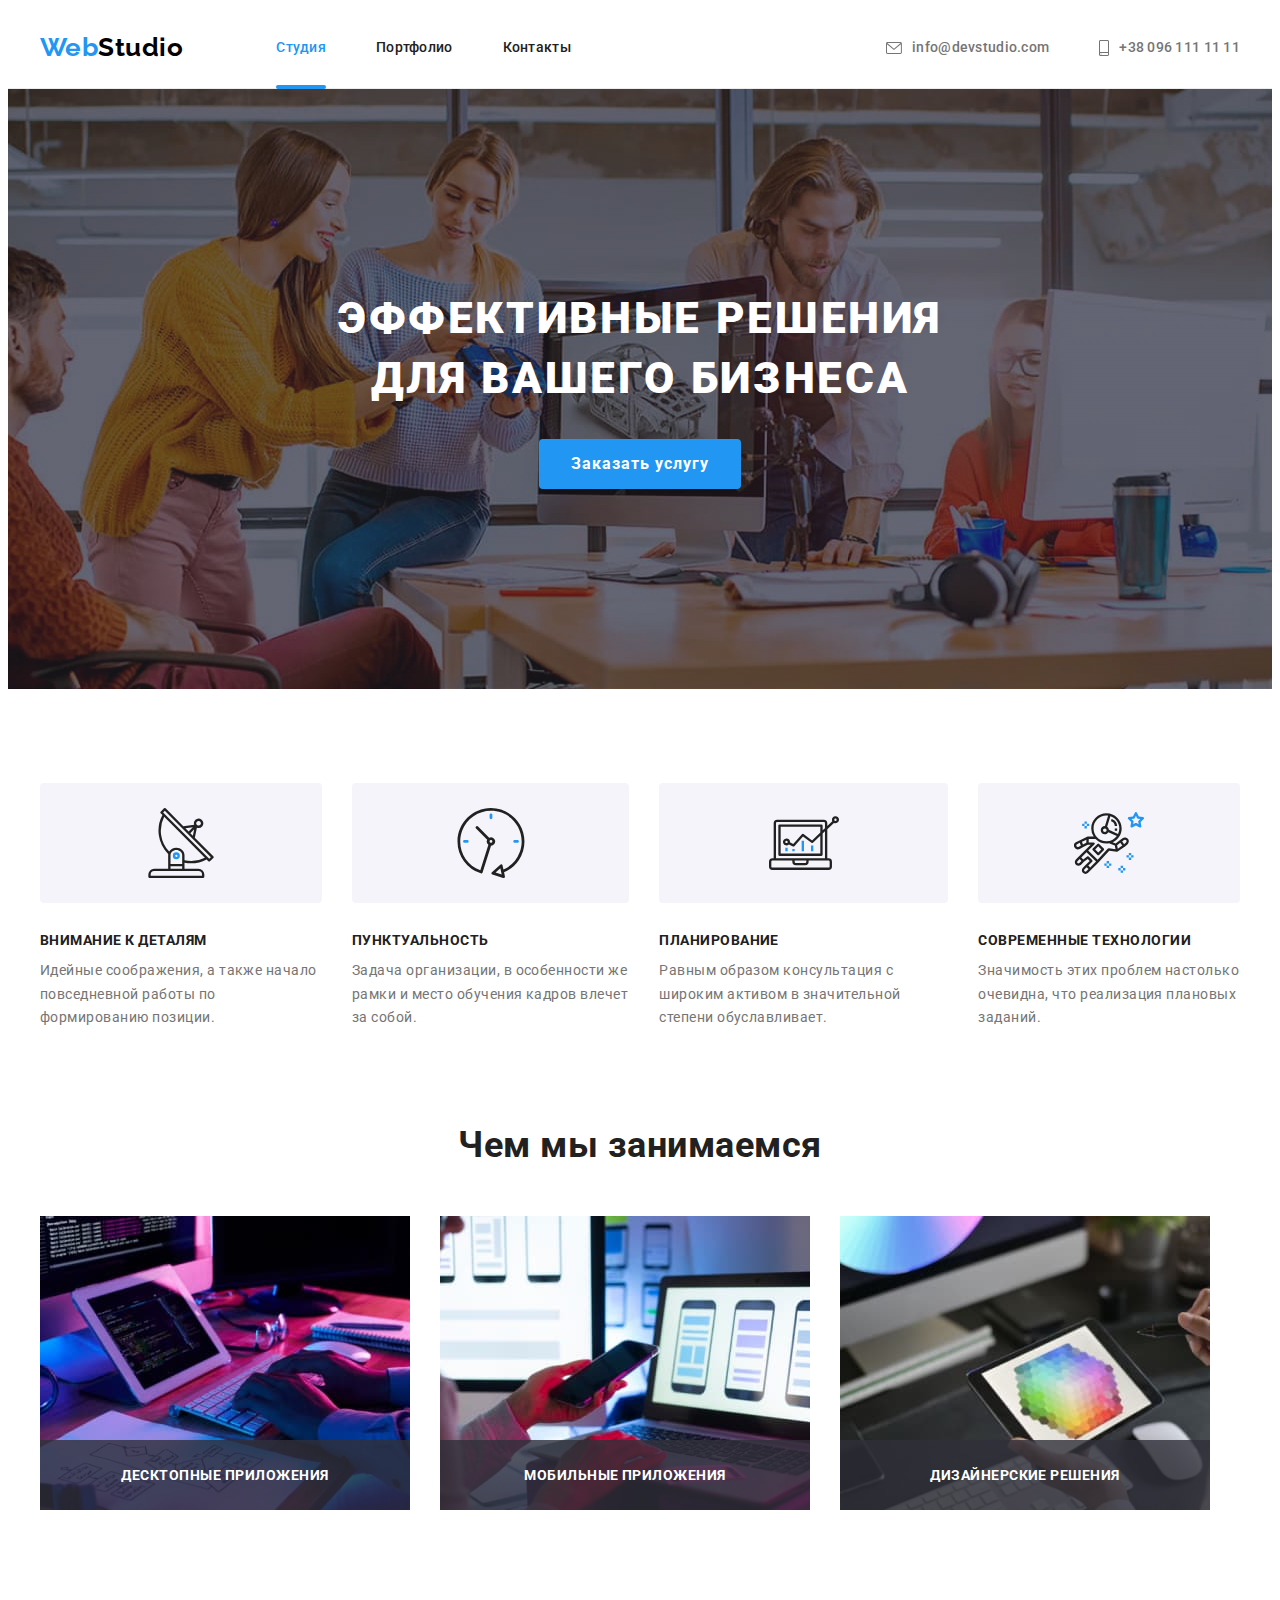
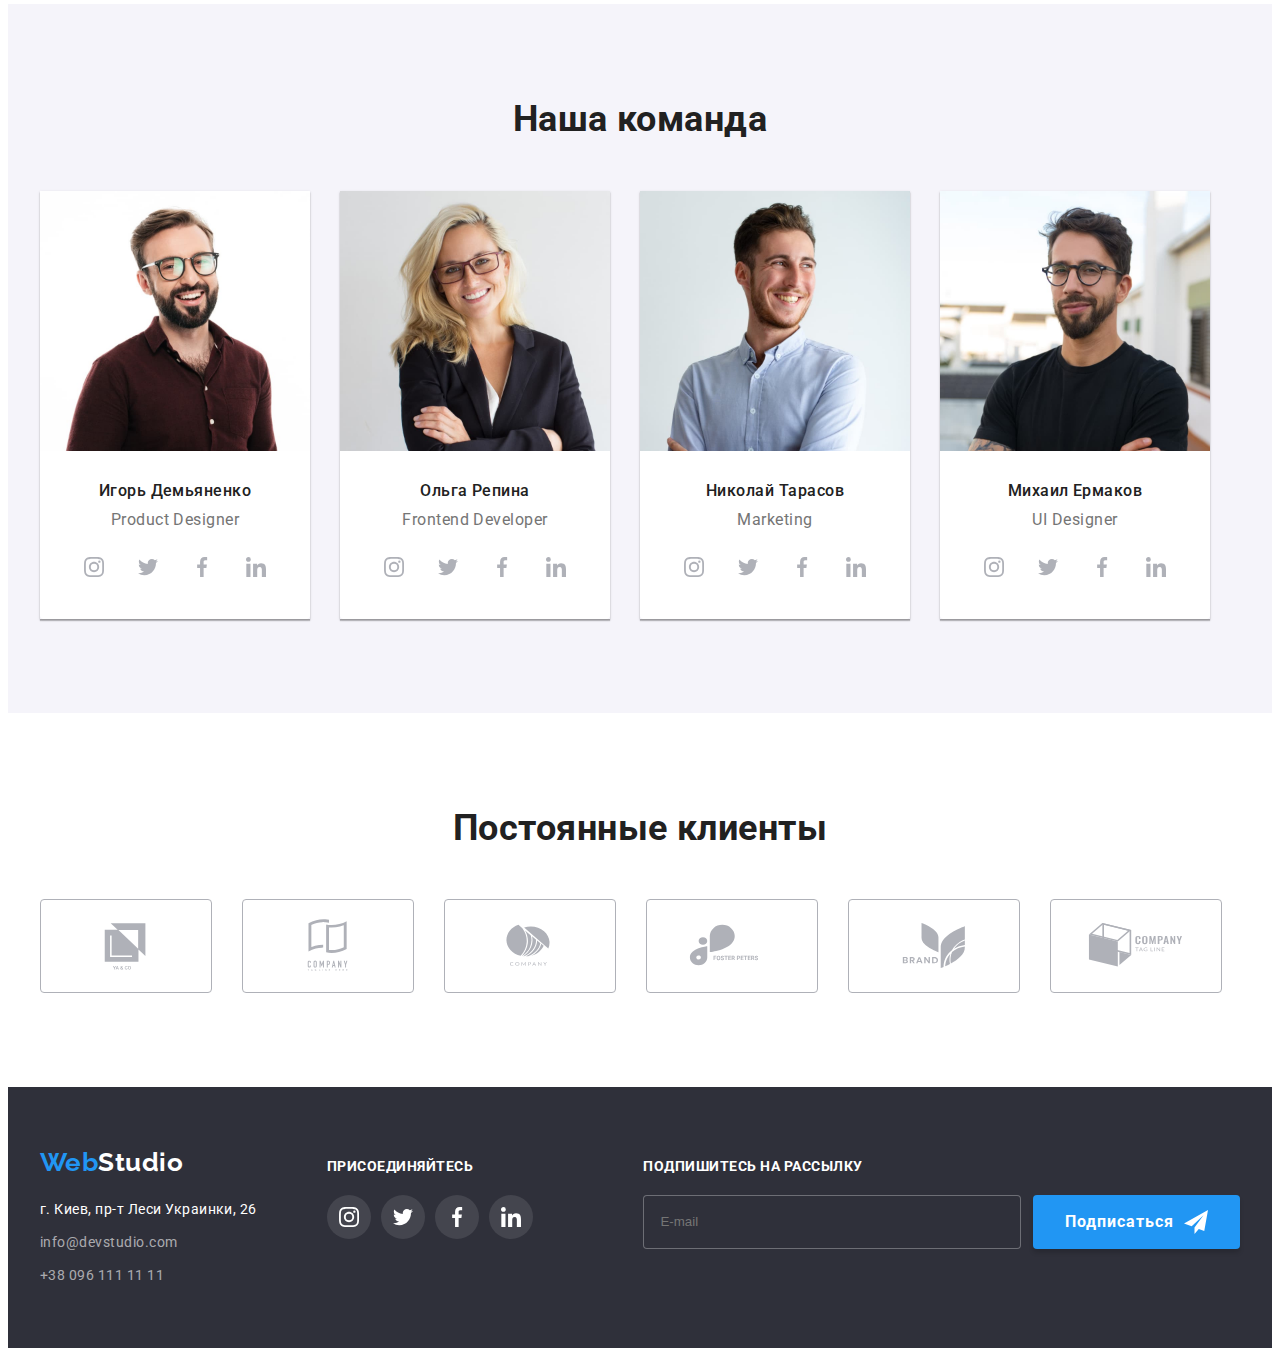
==== commit a95b126f: "correction-hw-07(2)" ====
--- a/index.html
+++ b/index.html
@@ -25,20 +25,20 @@
         <a href="/" class="logo">Web<span class="logo__studio">Studio</span></a>
         <nav class="header__nav">
           <ul class="site-nav list">
-            <li class="header-item">
-              <a href="./index.html" class="site-nav__link current">Студия</a>
-            </li>
-            <li class="header-item">
+            <li class="site-nav__item">
+              <a href="./index.html" class="site-nav__link site-nav__current">Студия</a>
+            </li>
+            <li class="site-nav__item">
               <a href="./portfolio.html" class="site-nav__link">Портфолио</a>
             </li>
-            <li class="header-item">
+            <li class="site-nav__item">
               <a href="" class="site-nav__link">Контакты</a>
             </li>
           </ul>
         </nav>
         <div class="header__contact">
           <ul class="contact-list list">
-            <li class="header-item">
+            <li class="contact-list__item">
               <a href="mailto:info@devstudio.com" class="contact-list__link"
                 >
                 <svg class="contact-list__icon" width= "16px" height="12px" >
@@ -48,7 +48,7 @@
                 </svg>info@devstudio.com </a
               >
             </li>
-            <li class="header-item">
+            <li class="contact-list__item">
               <a href="tel:+380961111111" class="contact-list__link"
                 ><svg class="contact-list__icon" width="10px" height="16px">
                   <use href="./images/symbol-defs.svg#icon-smartphone">
@@ -78,7 +78,7 @@
         <div class="container">
           <h2 class="visually-hidden">Наши качества</h2>
           <ul class="quality-list list">
-            <li class="main-item">
+            <li class="quality-list__item">
               <div class="quality-list__icon-wrapper">
                 <svg class="quality-list__icon" width="70" height="70">
                   <use href="./images/symbol-defs.svg#icon-antenna">
@@ -86,13 +86,13 @@
                   </use>
                 </svg>
               </div>
-              <h3 class="quality__title">Внимание к деталям</h3>
-              <p class="quality__text">
+              <h3 class="quality-list__title">Внимание к деталям</h3>
+              <p class="quality-list__text">
                 Идейные соображения, а также начало повседневной работы по
                 формированию позиции.
               </p>
             </li>
-            <li class="main-item">
+            <li class="quality-list__item">
               <div class="quality-list__icon-wrapper">
                 <svg class="quality-list__icon" width="70" height="70">
                   <use href="./images/symbol-defs.svg#icon-clock">
@@ -100,13 +100,13 @@
                   </use>
                 </svg>
               </div>
-              <h3 class="quality__title">Пунктуальность</h3>
-              <p class="quality__text">
+              <h3 class="quality-list__title">Пунктуальность</h3>
+              <p class="quality-list__text">
                 Задача организации, в особенности же рамки и место обучения
                 кадров влечет за собой.
               </p>
             </li>
-            <li class="main-item">
+            <li class="quality-list__item">
               <div class="quality-list__icon-wrapper">
                 <svg class="quality-list__icon" width="70" height="70">
                   <use href="./images/symbol-defs.svg#icon-diagram">
@@ -114,13 +114,13 @@
                   </use>
                 </svg>
               </div>
-              <h3 class="quality__title">Планирование</h3>
-              <p class="quality__text">
+              <h3 class="quality-list__title">Планирование</h3>
+              <p class="quality-list__text">
                 Равным образом консультация с широким активом в значительной
                 степени обуславливает.
               </p>
             </li>
-            <li class="main-item">
+            <li class="quality-list__item">
                <div class="quality-list__icon-wrapper">
                 <svg class="quality-list__icon" width="70" height="70">
                   <use href="./images/symbol-defs.svg#icon-astronaut">
@@ -128,8 +128,8 @@
                   </use>
                 </svg>
               </div>
-              <h3 class="quality__title">Современные технологии</h3>
-              <p class="quality__text">
+              <h3 class="quality-list__title">Современные технологии</h3>
+              <p class="quality-list__text">
                 Значимость этих проблем настолько очевидна, что реализация
                 плановых заданий.
               </p>
@@ -142,7 +142,7 @@
         <div class="container">
           <h2 class="section-title">Чем мы занимаемся</h2>
           <ul class="service-list list">
-            <li class="main-item">
+            <li class="service-list__item">
               <div class="service-list__img-wrapper">
                 <img src="./images/img1.jpg" alt="img1" width="370" />
               <div class="service-list__overlay">
@@ -152,7 +152,7 @@
               </div>
             </div>
             </li>
-            <li class="main-item">
+            <li class="service-list__item">
               <div class="service-list__img-wrapper">
               
                 <img src="./images/img2.jpg" alt="img2" width="370" />
@@ -164,7 +164,7 @@
               </div>
             </div>
             </li>
-            <li class="main-item">
+            <li class="service-list__item">
               <div class="service-list__img-wrapper">
               
                 <img src="./images/img3.jpg" alt="img3" width="370" />
@@ -184,7 +184,7 @@
         <div class="container">
           <h2 class="section-title">Наша команда</h2>
           <ul class="team-list list">
-            <li class="main-item team-list__team-shadow">
+            <li class="team-list__item">
               <img
                 src="./images/demyanenko.jpg"
                 alt="Игорь Демьяненко"
@@ -227,7 +227,7 @@
               </div>
               
             </li>
-            <li class="main-item team-list__team-shadow">
+            <li class="team-list__item">
               <img src="./images/repina.jpg" alt="Ольга Репина" width="270" />
               <div class="team-list__teamate">
               <h3 class="team-list__teamate-name">Ольга Репина</h3>
@@ -264,7 +264,7 @@
             </ul>
               </div>
             </li>
-            <li class="main-item team-list__team-shadow">
+            <li class="team-list__item">
               <img
                 src="./images/tarasov.jpg"
                 alt="Николай Тарасов"
@@ -305,7 +305,7 @@
             </ul>
               </div>
             </li>
-            <li class="main-item team-list__team-shadow">
+            <li class="team-list__item">
               <img
                 src="./images/yermakov.jpg"
                 alt="Михаил Ермаков"
@@ -354,42 +354,42 @@
         <div class="container">
         <h2 class="section-title">Постоянные клиенты</h2>
           <ul class="clients list">
-            <li class="clients__list">
+            <li class="clients__item">
                <a href="" class="clients__link">
                  <svg class="clients__icon" width="106" height="60">
                     <use href="./images/symbol-defs.svg#icon-Logo-1"></use>
                  </svg>
                </a>
             </li>
-            <li class="clients__list">
+            <li class="clients__item">
                <a href="" class="clients__link">
                  <svg class="clients__icon" width="106" height="60">
                     <use href="./images/symbol-defs.svg#icon-Logo-2"></use>
                  </svg>
                </a>
             </li>
-            <li class="clients__list">
+            <li class="clients__item">
                <a href="" class="clients__link">
                  <svg class="clients__icon" width="106" height="60">
                     <use href="./images/symbol-defs.svg#icon-Logo-3"></use>
                  </svg>
                </a>
             </li>
-            <li class="clients__list">
+            <li class="clients__item">
                <a href="" class="clients__link">
                  <svg class="clients__icon" width="106" height="60">
                     <use href="./images/symbol-defs.svg#icon-Logo-4"></use>
                  </svg>
                </a>
             </li>
-            <li class="clients__list">
+            <li class="clients__item">
                <a href="" class="clients__link">
                  <svg class="clients__icon" width="106" height="60">
                     <use href="./images/symbol-defs.svg#icon-Logo-5"></use>
                  </svg>
                </a>
             </li>
-            <li class="clients__list">
+            <li class="clients__item">
                <a href="" class="clients__link">
                  <svg class="clients__icon" width="106" height="60">
                     <use href="./images/symbol-defs.svg#icon-Logo-6"></use>
@@ -406,24 +406,24 @@
         <div>
           <a href="/" class="logo"
           >Web<span class="logo__studio--secondary">Studio</span></a>
-        <address class="footer-address">
-          <ul class="footer-list list">
-            <li class="footer-list__item">
+        <address class="address__footer">
+          <ul class="secondary-contact__list list">
+            <li class="secondary-contact__item">
               <a
                 href="https://www.google.com.ua/maps/place/%D0%B1%D1%83%D0%BB.+%D0%9B%D0%B5%D1%81%D0%B8+%D0%A3%D0%BA%D1%80%D0%B0%D0%B8%D0%BD%D0%BA%D0%B8,+26,+%D0%9A%D0%B8%D0%B5%D0%B2,+02000/@50.4265841,30.5361971,17z/data=!3m1!4b1!4m5!3m4!1s0x40d4cf0e033ecbe9:0x57a4dffefec77da0!8m2!3d50.4265807!4d30.5383858?hl=ru"
-                class="footer-list__map-link"
+                class="secondary-contact__map-link"
                 >г. Киев, пр-т Леси Украинки, 26</a
               >
             </li>
-            <li class="footer-list__item">
-              <a href="mailto:info@devstudio.com" class="footer-list__link"
+            <li class="secondary-contact__item">
+              <a href="mailto:info@devstudio.com" class="secondary-contact__link"
                 >info@devstudio.com</a
               >
             </li>
-            <li class="footer-list__item">
+            <li class="secondary-contact__item">
               <a
                 href="tel:+380961111111"
-                class="footer-list__link"
+                class="secondary-contact__link"
                 >+38 096 111 11 11</a
               >
             </li>
@@ -432,30 +432,30 @@
       </div>
         <div class="footer__social">
             <h2 class="footer__title">присоединяйтесь</h2>
-            <ul class="footer-social-list list">
-              <li class="footer-social-list__item"><a href="" class="footer-social-list__link">
-                  <svg class="footer-social-list__icon" width="20px" height="20px">
+            <ul class="social-list list">
+              <li class="social-list__item"><a href="" class="social-list__link--secondary-color">
+                  <svg class="social-list__icon" width="20px" height="20px">
                     <use href="./images/symbol-defs.svg#icon-instagram"> 
                     </use>
                   </svg>
                 </a>
               </li>
-              <li class="footer-social-list__item"><a href="" class="footer-social-list__link" >
-                  <svg class="footer-social-list__icon" width="20px" height="20px">
+              <li class="social-list__item"><a href="" class="social-list__link--secondary-color" >
+                  <svg class="social-list__icon" width="20px" height="20px">
                     <use href="./images/symbol-defs.svg#icon-twitter"> 
                     </use>
                   </svg>
                 </a>
               </li>
-              <li class="footer-social-list__item"><a href="" class="footer-social-list__link">
-                  <svg class="footer-social-list__icon" width="20px" height="20px">
+              <li class="social-list__item"><a href="" class="social-list__link--secondary-color">
+                  <svg class="social-list__icon" width="20px" height="20px">
                     <use href="./images/symbol-defs.svg#icon-facebook"> 
                     </use>
                   </svg>
                 </a>
               </li>
-              <li class="footer-social-list__item"><a href="" class="footer-social-list__link" >
-                  <svg class="footer-social-list__icon" width="20px" height="20px">
+              <li class="social-list__item"><a href="" class="social-list__link--secondary-color" >
+                  <svg class="social-list__icon" width="20px" height="20px">
                     <use href="./images/symbol-defs.svg#icon-linkedin"> 
                     </use>
                   </svg>
@@ -464,12 +464,12 @@
             </ul>
           </div>
 
-        <div class="footer-subscribe">
+        <div class="footer__subscribe">
         <h2 class="footer__title">Подпишитесь на рассылку</h2>
-        <form action="" class="subskribe__form">
-            <input type="email" name="user-name" placeholder="E-mail" class="subskribe__input">
+        <form action="" class="subscribe__form">
+            <input type="email" name="user-name" placeholder="E-mail" class="subscribe-form__input">
           <button type="submit" class="primary-button primary-button--flex"> Подписаться 
-            <svg class="subskribe__icon" width="24px" height="24px">
+            <svg class="primary-button__icon" width="24px" height="24px">
               <use href="./images/symbol.svg#icon-telegram"></use>
             </svg>
           </button> 
@@ -482,48 +482,48 @@
      <div class="backdrop is-hidden" data-modal>
           
           <div class="modal">
-            <button type="button" class="modal__close" data-modal-close >
-              <svg width="11" height="11" class="icon-close" >
+            <button type="button" class="close__button" data-modal-close >
+              <svg width="11" height="11" class="close-button__icon" >
                 <use href="./images/close.svg#icon-close"></use>
               </svg>
             </button>
             <p class="modal__title">Оставьте свои данные, мы вам перезвоним</p>
             <form action="#" class="form">
-               <div class="form-field__input">
+               <div class="input-field">
               <label for="name" class="label">Имя</label>
-              <div class="input-wrap">
-            <input type="text" name="user-name" class="input" id="name">
-            <svg class="icon__input" width="18" height="18">
+              <div class="input-field__group-absolute">
+            <input type="text" name="user-name" class="input-field__input" id="name">
+            <svg class="input-field__icon" width="18" height="18">
               <use href="./images/symbol.svg#icon-person"></use>
             </svg>
                </div>
               </div>
-              <div  class="form-field__input">
+              <div  class="input-field">
             <label for="tel" class="label">Телефон</label>
-            <div class="input-wrap">
-            <input type="tel" name="user-tel" class="input" id="tel">
-            <svg class="icon__input" width="18" height="18">
+            <div class="input-field__group-absolute">
+            <input type="tel" name="user-tel" class="input-field__input" id="tel">
+            <svg class="input-field__icon" width="18" height="18">
               <use href="./images/symbol.svg#icon-phone"></use>
             </svg>
             </div>
           </div>
-          <div  class="form-field__input">
+          <div  class="input-field">
             <label for="mail" class="label">Почта</label>
-            <div class="input-wrap">
-            <input type="email" name="user-mail" class="input" id="mail">
-            <svg class="icon__input" width="18" height="18">
+            <div class="input-field__group-absolute">
+            <input type="email" name="user-mail" class="input-field__input" id="mail">
+            <svg class="input-field__icon" width="18" height="18">
               <use href="./images/symbol.svg#icon-email"></use>
             </svg>
             </div>
           </div>
-          <div  class="form-field__textarea">
+          <div  class="textarea-field">
             <label for="text"  class="label">Комментарий</label>
-            <textarea name="user-text" id="text" class="textarea__text" placeholder="Введите текст"></textarea>
+            <textarea name="user-text" id="text" class="textarea-field__input" placeholder="Введите текст"></textarea>
             </div>
-            <div  class="form-field__checkbox">
-            <label class="contract__text">
-              <input type="checkbox" name="contract" class="checkbox visually-hidden" />
-                <span class="check__item"><svg class="icon__check" width="16" height="15">
+            <div  class="checkbox">
+            <label class="checkbox__label">
+              <input type="checkbox" name="contract" class="checkbox__input visually-hidden" />
+                <span class="checkbox__icon-wrapper"><svg class="checkbox__icon" width="16" height="15">
                   <use href="./images/symbol.svg#icon-Vector-chek"></use>
                 </svg></span> Соглашаюсь с рассылкой и принимаю 
            </label>
--- a/css/main.min.css
+++ b/css/main.min.css
@@ -1,2 +1,2 @@
-body{color:#757575;background-color:#fff;font-family:Roboto, sans-serif;letter-spacing:0.03em}.list{list-style:none}.visually-hidden{position:absolute;white-space:nowrap;width:1px;height:1px;overflow:hidden;border:0;padding:0;clip:rect(0 0 0 0);clip-path:inset(50%);margin:-1px}h1,h2,h3,h4,h5,h6,p,ul{margin:0;padding:0}img{display:block;max-width:100%;height:auto}.container{margin:0 auto;width:1200px;padding:0 15px}.section{padding:94px 0}.primary-button{background-color:#2196f3;cursor:pointer;color:#fff;font-family:inherit;font-weight:bold;font-size:16px;line-height:1.87;letter-spacing:0.06em;padding:10px 32px;border:0px;border-radius:4px;display:block;min-width:200px;min-height:50px;margin:0 auto;box-shadow:0px 4px 4px rgba(0,0,0,0.15)}.secondary-button{padding:6px 22px;background-color:#f5f4fa;cursor:pointer;font-family:inherit;font-weight:500;font-size:16px;line-height:1.62;letter-spacing:0.03em;border:0px;border-radius:4px;transition:color 250ms cubic-bezier(0.4, 0, 0.2, 1),background-color 250ms cubic-bezier(0.4, 0, 0.2, 1),box-shadow 250ms cubic-bezier(0.4, 0, 0.2, 1)}.secondary-button:hover,.secondary-button:focus{background-color:#2196f3;color:#fff;box-shadow:0px 3px 1px rgba(0,0,0,0.1),0px 1px 2px rgba(0,0,0,0.08),0px 2px 2px rgba(0,0,0,0.12)}.subskribe__icon{fill:currentColor;margin-left:10px}.primary-button--flex,.header__list,.contact-list__link,.service-list__overlay,.social-list__link,.footer__container,.footer-social-list__link,.modal__close,.form-field__checkbox,.contract__text,.check__item{display:flex;align-items:center}.section-title{color:#212121;font-size:36px;line-height:1.17;margin-bottom:50px;text-align:center}.main-item{margin-left:0px}.main-item:not(:first-child){margin-left:30px}.header{border-bottom:1px solid #ececec}.logo{color:#2196f3;text-decoration:none;font-family:Raleway, sans-serif;font-weight:bold;font-size:26px;line-height:1.2}.logo__studio{color:#000}.header__nav{margin-left:93px}.site-nav{display:flex}.header-item{margin-left:0px}.header-item:not(:first-child){margin-left:50px}.site-nav__link{display:block;padding-top:32px;padding-bottom:32px;color:#212121;text-decoration:none;font-weight:500;font-size:14px;line-height:1.14;letter-spacing:0.02em;transition:color 250ms cubic-bezier(0.4, 0, 0.2, 1)}.site-nav__link.current{color:#2196f3;position:relative}.site-nav__link:hover,.site-nav__link:focus{color:#2196f3}.current::after{content:"";position:absolute;left:0;bottom:-1px;display:block;width:100%;height:4px;background-color:#2196f3;border-radius:2px}.header__contact{margin-left:auto}.contact-list{display:flex}.contact-list__link{color:#757575;text-decoration:none;font-weight:500;font-size:14px;line-height:1.14;letter-spacing:0.02em;transition:color 250ms cubic-bezier(0.4, 0, 0.2, 1)}.contact-list__link:hover,.contact-list__link:focus{color:#2196f3}.contact-list__icon{margin-right:10px;fill:currentColor}.hero{background-color:#2f303a;text-align:center;padding:200px 0;max-width:1600px;margin:0 auto;background-image:linear-gradient(rgba(47,48,58,0.4), rgba(47,48,58,0.4)),url("../images/hero-img.jpg");background-size:cover;background-position:center}.hero__title{color:#fff;font-weight:900;font-size:44px;line-height:1.36;letter-spacing:0.06em;text-transform:uppercase;margin-bottom:30px}.section-quality{padding-bottom:47px}.quality-list{display:flex}.quality__title{color:#212121;font-size:14px;line-height:1.14;text-transform:uppercase;margin-bottom:10px}.quality__text{font-size:14px;line-height:1.71}.quality-list__icon-wrapper{display:flex;background:#f5f4fa;margin-bottom:30px;padding:25px 0px;justify-content:center;border-radius:4px}.quality-list__icon{display:block}.section-company{padding-top:47px}.service-list{display:flex}.service-list__img-wrapper{position:relative}.service-list__overlay{position:absolute;justify-content:center;left:0px;bottom:0px;width:100%;height:70px;background-color:rgba(47,48,58,0.8)}.service-list__overlay-text{font-weight:700;font-size:14px;line-height:1.14;text-transform:uppercase;color:#fff}.section-team{background-color:#f5f4fa}.team-list{display:flex}.team-list__teamate{background-color:#fff;padding:30px 32px;border-radius:0px 0px 4px 4px}.team-list__teamate-name{color:#212121;font-weight:500;font-size:16px;line-height:1.19;margin-bottom:10px;text-align:center}.team-list__teamate-text{font-size:16px;line-height:1.19;text-align:center;margin-bottom:16px}.team-list__team-shadow{box-shadow:0px 1px 3px rgba(0,0,0,0.12),0px 1px 1px rgba(0,0,0,0.14),0px 2px 1px rgba(0,0,0,0.2)}.social-list{display:flex}.social-list__link{justify-content:center;width:44px;height:44px;border-radius:50%;color:#afb1b8;transition:color 250ms cubic-bezier(0.4, 0, 0.2, 1),background-color 250ms cubic-bezier(0.4, 0, 0.2, 1)}.social-list__link:hover,.social-list__link:focus{background-color:#2196f3;color:#fff}.social-list__icon{fill:currentColor}.social-list__item:not(:first-child){margin-left:10px}.clients{display:flex}.clients__link{display:flex;justify-content:center;width:170px;padding:16px 0;border:1px solid #afb1b8;border-radius:4px;color:#afb1b8;transition:color 250ms cubic-bezier(0.4, 0, 0.2, 1),border 250ms cubic-bezier(0.4, 0, 0.2, 1)}.clients__link:focus,.clients__link:hover{border:1px solid #2196f3;color:#2196f3}.clients__list:not(:first-child){margin-left:30px}.clients__icon{fill:currentColor}.footer{background-color:#2f303a;padding:60px 0}.logo__studio--secondary{color:#fff}.footer-address{font-style:normal;margin-top:20px}.footer-list__map-link{display:inline-block;color:#fff;text-decoration:none;font-size:14px;line-height:1.71;transition:color 250ms cubic-bezier(0.4, 0, 0.2, 1)}.footer-list__map-link:hover,.footer-list__map-link:focus{color:#2196f3}.footer-list__link{display:inline-block;color:rgba(255,255,255,0.6);text-decoration:none;font-size:14px;line-height:1.71;transition:color 250ms cubic-bezier(0.4, 0, 0.2, 1)}.footer-list__link:hover,.footer-list__link:focus{color:#2196f3}.footer-list__item{margin-bottom:0}.footer-list__item:not(:last-child){margin-bottom:9px}.footer__social{margin-left:70px}.footer__title{font-size:14px;line-height:1.14;color:#fff;text-transform:uppercase;margin-bottom:20px}.footer-social-list{display:flex}.footer-social-list__link{justify-content:center;width:44px;height:44px;border-radius:50%;color:#fff;background-color:rgba(255,255,255,0.1);transition:background-color 250ms cubic-bezier(0.4, 0, 0.2, 1)}.footer-social-list__link:hover,.footer-social-list__link:focus{background-color:#2196f3}.footer-social-list__icon{fill:currentColor}.footer-social-list__item:not(:first-child){margin-left:10px}.subskribe__form{display:flex}.footer-subscribe{margin-left:auto}.subskribe__input{width:358px;height:50px;margin-right:12px;padding-left:16px;border:1px solid rgba(255,255,255,0.3);border-radius:4px;background-color:#2f303a;outline:none;color:#fff}.filter-list{display:flex;justify-content:center;margin-bottom:50px}.filter-list__item{margin-left:0px}.filter-list__item:not(:first-child){margin-left:8px}.portfolio-list__type{padding:20px 24px;border:1px solid #eee;border-top:none}.portfolio-list{display:flex;flex-wrap:wrap}.portfolio-list__item{width:370px}.portfolio-list__item:not(:nth-child(3n)){margin-right:30px}.portfolio-list__item:not(:nth-last-child(-n+3)){margin-bottom:30px}.portfolio-list__item:hover,.portfolio-list__item:focus{box-shadow:0px 1px 1px rgba(0,0,0,0.12),0px 4px 4px rgba(0,0,0,0.06),1px 4px 6px rgba(0,0,0,0.16)}.portfolio-list__item:focus .portfolio-list__overlay,.portfolio-list__item:hover .portfolio-list__overlay{transform:translateY(0)}.portfolio-list__img-wrapper{position:relative;overflow:hidden}.portfolio-list__overlay{position:absolute;top:0;left:0;width:100%;height:100%;padding:63px 24px;background:rgba(33,150,243,0.9);transform:translatey(100%);transition:transform 250ms cubic-bezier(0.4, 0, 0.2, 1)}.portfolio-list__overlay-text{font-size:18px;line-height:1.56;color:#fff}.portfolio-list__title{margin-bottom:4px;color:#212121;font-size:18px;line-height:2;letter-spacing:0.06em}.portfolio-list__text{font-size:16px;line-height:1.87;letter-spacing:0.03em}.backdrop{position:fixed;z-index:100;top:0;left:0;width:100%;height:100%;background:rgba(0,0,0,0.2);transition:opacity 250ms cubic-bezier(0.4, 0, 0.2, 1),visibility 250ms cubic-bezier(0.4, 0, 0.2, 1)}.backdrop.is-hidden .modal{transform:translate(-50%, -50%) scale(0.4)}.is-hidden{opacity:0;pointer-events:none;visibility:hidden}.modal{position:absolute;top:50%;left:50%;width:528px;min-height:581px;padding:40px;background-color:#fff;box-shadow:0px 1px 3px rgba(0,0,0,0.12),0px 1px 1px rgba(0,0,0,0.14),0px 2px 1px rgba(0,0,0,0.2);border-radius:4px;transform:translate(-50%, -50%) scale(1);transition:transform 350ms cubic-bezier(0.4, 0, 0.2, 1)}.modal__close{position:absolute;top:8px;right:8px;border:1px solid rgba(0,0,0,0.1);border-radius:50%;background-color:#fff;width:30px;height:30px;cursor:pointer;justify-content:center;transition:color 250ms cubic-bezier(0.4, 0, 0.2, 1)}.modal__close:hover,.modal__close:focus{color:#2196f3}.icon-close{fill:currentColor}.modal__title{font-weight:700;font-size:20px;line-height:1.15;text-align:center;color:#212121;margin-bottom:12px}.form-field__input{margin-bottom:10px}.input-wrap{position:relative}.icon__input{position:absolute;top:50%;transform:translateY(-50%);left:12px;transition:fill 250ms cubic-bezier(0.4, 0, 0.2, 1)}.label{display:block;text-align:left;font-size:12px;line-height:1.17;letter-spacing:0.01em;margin-bottom:4px}.input{width:448px;height:40px;padding-left:42px;border:1px solid rgba(33,33,33,0.2);border-radius:4px;outline:none;cursor:pointer;transition:border-color 250ms cubic-bezier(0.4, 0, 0.2, 1)}.input:focus{border-color:#2196f3}.input:focus+.icon__input{fill:#2196f3}.form-field__textarea{margin-bottom:20px}.textarea__text{width:100%;height:120px;border:1px solid rgba(33,33,33,0.2);border-radius:4px;padding:12px 16px;outline:none;resize:none;cursor:pointer;transition:border-color 250ms cubic-bezier(0.4, 0, 0.2, 1)}.textarea__text::placeholder{font-size:14px;line-height:1.14;letter-spacing:0.01em;color:rgba(117,117,117,0.5)}.textarea__text:focus{border-color:#2196f3}.form-field__checkbox{margin-bottom:30px}.contract__text{font-size:14px;line-height:1.71}.contract__link{font-size:14px;line-height:1.71;color:#2196f3;margin-left:7px}.check__item{justify-content:center;width:16px;height:15px;border:2px solid #212121;border-radius:2px;margin-right:8px;cursor:pointer;transition:background-color 250ms cubic-bezier(0.4, 0, 0.2, 1)}.icon__check{fill:#fff}.checkbox:checked+.check__item{background-color:#2196f3;border:none}
+body{color:#757575;background-color:#fff;font-family:Roboto, sans-serif;letter-spacing:0.03em}.list{list-style:none}h1,h2,h3,h4,h5,h6,p,ul{margin:0;padding:0}.visually-hidden{position:absolute;white-space:nowrap;width:1px;height:1px;overflow:hidden;border:0;padding:0;clip:rect(0 0 0 0);clip-path:inset(50%);margin:-1px}img{display:block;max-width:100%;height:auto}.container{margin:0 auto;width:1200px;padding:0 15px}.section{padding:94px 0}.primary-button{background-color:#2196f3;cursor:pointer;color:#fff;font-family:inherit;font-weight:bold;font-size:16px;line-height:1.87;letter-spacing:0.06em;padding:10px 32px;border:0px;border-radius:4px;display:block;min-width:200px;min-height:50px;margin:0 auto;box-shadow:0px 4px 4px rgba(0,0,0,0.15)}.primary-button__icon{fill:currentColor;margin-left:10px}.secondary-button{padding:6px 22px;background-color:#f5f4fa;cursor:pointer;font-family:inherit;font-weight:500;font-size:16px;line-height:1.62;letter-spacing:0.03em;border:0px;border-radius:4px;transition:color 250ms cubic-bezier(0.4, 0, 0.2, 1),background-color 250ms cubic-bezier(0.4, 0, 0.2, 1),box-shadow 250ms cubic-bezier(0.4, 0, 0.2, 1)}.secondary-button:hover,.secondary-button:focus{background-color:#2196f3;color:#fff;box-shadow:0px 3px 1px rgba(0,0,0,0.1),0px 1px 2px rgba(0,0,0,0.08),0px 2px 2px rgba(0,0,0,0.12)}.close__button{position:absolute;top:8px;right:8px;border:1px solid rgba(0,0,0,0.1);border-radius:50%;background-color:#fff;width:30px;height:30px;cursor:pointer;justify-content:center;transition:color 250ms cubic-bezier(0.4, 0, 0.2, 1)}.close__button:hover,.close__button:focus{color:#2196f3}.close-button__icon{fill:currentColor}.primary-button--flex,.close__button,.header__list,.contact-list__link,.service-list__overlay,.social-list__link,.social-list__link--secondary-color,.checkbox,.checkbox__label,.checkbox__icon-wrapper{display:flex;align-items:center}.quality-list__item:not(:first-child),.service-list__item:not(:first-child),.team-list__item:not(:first-child),.clients__item:not(:first-child){margin-left:30px}.section-title{color:#212121;font-size:36px;line-height:1.17;margin-bottom:50px;text-align:center}.logo{color:#2196f3;text-decoration:none;font-family:Raleway, sans-serif;font-weight:bold;font-size:26px;line-height:1.2}.logo__studio{color:#000}.logo__studio--secondary{color:#fff}.header{border-bottom:1px solid #ececec}.header__nav{margin-left:93px}.header__contact{margin-left:auto}.site-nav{display:flex}.site-nav__item:not(:first-child){margin-left:50px}.site-nav__link{display:block;padding-top:32px;padding-bottom:32px;color:#212121;text-decoration:none;font-weight:500;font-size:14px;line-height:1.14;letter-spacing:0.02em;transition:color 250ms cubic-bezier(0.4, 0, 0.2, 1)}.site-nav__link.site-nav__current{color:#2196f3;position:relative}.site-nav__link:hover,.site-nav__link:focus{color:#2196f3}.site-nav__current::after{content:"";position:absolute;left:0;bottom:-1px;display:block;width:100%;height:4px;background-color:#2196f3;border-radius:2px}.contact-list__item:not(:first-child){margin-left:50px}.contact-list{display:flex}.contact-list__link{color:#757575;text-decoration:none;font-weight:500;font-size:14px;line-height:1.14;letter-spacing:0.02em;transition:color 250ms cubic-bezier(0.4, 0, 0.2, 1)}.contact-list__link:hover,.contact-list__link:focus{color:#2196f3}.contact-list__icon{margin-right:10px;fill:currentColor}.hero{background-color:#2f303a;text-align:center;padding:200px 0;max-width:1600px;margin:0 auto;background-image:linear-gradient(rgba(47,48,58,0.4), rgba(47,48,58,0.4)),url("../images/hero-img.jpg");background-size:cover;background-position:center}.hero__title{color:#fff;font-weight:900;font-size:44px;line-height:1.36;letter-spacing:0.06em;text-transform:uppercase;margin-bottom:30px}.section-quality{padding-bottom:47px}.quality-list{display:flex}.quality-list__title{color:#212121;font-size:14px;line-height:1.14;text-transform:uppercase;margin-bottom:10px}.quality-list__text{font-size:14px;line-height:1.71}.quality-list__icon-wrapper{display:flex;background:#f5f4fa;margin-bottom:30px;padding:25px 0px;justify-content:center;border-radius:4px}.quality-list__icon{display:block}.section-company{padding-top:47px}.service-list{display:flex}.service-list__img-wrapper{position:relative}.service-list__overlay{position:absolute;justify-content:center;left:0px;bottom:0px;width:100%;height:70px;background-color:rgba(47,48,58,0.8)}.service-list__overlay-text{font-weight:700;font-size:14px;line-height:1.14;text-transform:uppercase;color:#fff}.section-team{background-color:#f5f4fa}.team-list{display:flex}.team-list__item{box-shadow:0px 1px 3px rgba(0,0,0,0.12),0px 1px 1px rgba(0,0,0,0.14),0px 2px 1px rgba(0,0,0,0.2)}.team-list__teamate{background-color:#fff;padding:30px 32px;border-radius:0px 0px 4px 4px}.team-list__teamate-name{color:#212121;font-weight:500;font-size:16px;line-height:1.19;margin-bottom:10px;text-align:center}.team-list__teamate-text{font-size:16px;line-height:1.19;text-align:center;margin-bottom:16px}.social-list{display:flex}.social-list__link{justify-content:center;width:44px;height:44px;border-radius:50%;color:#afb1b8;transition:color 250ms cubic-bezier(0.4, 0, 0.2, 1),background-color 250ms cubic-bezier(0.4, 0, 0.2, 1)}.social-list__link:hover,.social-list__link:focus{background-color:#2196f3;color:#fff}.social-list__icon{fill:currentColor}.social-list__item:not(:first-child){margin-left:10px}.social-list__link--secondary-color{justify-content:center;width:44px;height:44px;border-radius:50%;color:#fff;background-color:rgba(255,255,255,0.1);transition:background-color 250ms cubic-bezier(0.4, 0, 0.2, 1)}.social-list__link--secondary-color:hover,.social-list__link--secondary-color:focus{background-color:#2196f3}.clients{display:flex}.clients__link{display:flex;justify-content:center;width:170px;padding:16px 0;border:1px solid #afb1b8;border-radius:4px;color:#afb1b8;transition:color 250ms cubic-bezier(0.4, 0, 0.2, 1),border 250ms cubic-bezier(0.4, 0, 0.2, 1)}.clients__link:focus,.clients__link:hover{border:1px solid #2196f3;color:#2196f3}.clients__icon{fill:currentColor}.footer{background-color:#2f303a;padding:60px 0}.footer__container{display:flex}address{font-style:normal}.address__footer{margin-top:20px}.footer__social{margin-left:70px;margin-top:12px}.footer__title{font-size:14px;line-height:1.14;color:#fff;text-transform:uppercase;margin-bottom:20px}.footer__subscribe{margin-left:auto;margin-top:12px}.secondary-contact__map-link{display:inline-block;color:#fff;text-decoration:none;font-size:14px;line-height:1.71;transition:color 250ms cubic-bezier(0.4, 0, 0.2, 1)}.secondary-contact__map-link:hover,.secondary-contact__map-link:focus{color:#2196f3}.secondary-contact__link{display:inline-block;color:rgba(255,255,255,0.6);text-decoration:none;font-size:14px;line-height:1.71;transition:color 250ms cubic-bezier(0.4, 0, 0.2, 1)}.secondary-contact__link:hover,.secondary-contact__link:focus{color:#2196f3}.secondary-contact__item:not(:last-child){margin-bottom:9px}.subscribe__form{display:flex}.subscribe-form__input{width:358px;height:50px;margin-right:12px;padding-left:16px;border:1px solid rgba(255,255,255,0.3);border-radius:4px;background-color:#2f303a;outline:none;color:#fff}.filter-list{display:flex;justify-content:center;margin-bottom:50px}.filter-list__item{margin-left:0px}.filter-list__item:not(:first-child){margin-left:8px}.portfolio-list__type{padding:20px 24px;border:1px solid #eee;border-top:none}.portfolio-list{display:flex;flex-wrap:wrap}.portfolio-list__item{width:370px}.portfolio-list__item:not(:nth-child(3n)){margin-right:30px}.portfolio-list__item:not(:nth-last-child(-n+3)){margin-bottom:30px}.portfolio-list__item:hover,.portfolio-list__item:focus{box-shadow:0px 1px 1px rgba(0,0,0,0.12),0px 4px 4px rgba(0,0,0,0.06),1px 4px 6px rgba(0,0,0,0.16)}.portfolio-list__item:focus .portfolio-list__overlay,.portfolio-list__item:hover .portfolio-list__overlay{transform:translateY(0)}.portfolio-list__img-wrapper{position:relative;overflow:hidden}.portfolio-list__overlay{position:absolute;top:0;left:0;width:100%;height:100%;padding:63px 24px;background:rgba(33,150,243,0.9);transform:translatey(100%);transition:transform 250ms cubic-bezier(0.4, 0, 0.2, 1)}.portfolio-list__overlay-text{font-size:18px;line-height:1.56;color:#fff}.portfolio-list__name{margin-bottom:4px;color:#212121;font-size:18px;line-height:2;letter-spacing:0.06em}.portfolio-list__description{font-size:16px;line-height:1.87;letter-spacing:0.03em}.backdrop{position:fixed;z-index:100;top:0;left:0;width:100%;height:100%;background:rgba(0,0,0,0.2);transition:opacity 250ms cubic-bezier(0.4, 0, 0.2, 1),visibility 250ms cubic-bezier(0.4, 0, 0.2, 1)}.backdrop.is-hidden .modal{transform:translate(-50%, -50%) scale(0.4)}.is-hidden{opacity:0;pointer-events:none;visibility:hidden}.modal{position:absolute;top:50%;left:50%;width:528px;min-height:581px;padding:40px;background-color:#fff;box-shadow:0px 1px 3px rgba(0,0,0,0.12),0px 1px 1px rgba(0,0,0,0.14),0px 2px 1px rgba(0,0,0,0.2);border-radius:4px;transform:translate(-50%, -50%) scale(1);transition:transform 350ms cubic-bezier(0.4, 0, 0.2, 1)}.modal__title{font-weight:700;font-size:20px;line-height:1.15;text-align:center;color:#212121;margin-bottom:12px}.input-field{margin-bottom:10px}.input-field__group-absolute{position:relative}.input-field__icon{position:absolute;top:50%;transform:translateY(-50%);left:12px;transition:fill 250ms cubic-bezier(0.4, 0, 0.2, 1)}.input-field__input{width:448px;height:40px;padding-left:42px;border:1px solid rgba(33,33,33,0.2);border-radius:4px;outline:none;cursor:pointer;transition:border-color 250ms cubic-bezier(0.4, 0, 0.2, 1)}.input-field__input:focus{border-color:#2196f3}.input-field__input:focus+.input-field__icon{fill:#2196f3}.label{display:block;text-align:left;font-size:12px;line-height:1.17;letter-spacing:0.01em;margin-bottom:4px}.textarea-field{margin-bottom:20px}.textarea-field__input{width:100%;height:120px;border:1px solid rgba(33,33,33,0.2);border-radius:4px;padding:12px 16px;outline:none;resize:none;cursor:pointer;transition:border-color 250ms cubic-bezier(0.4, 0, 0.2, 1)}.textarea-field__input::placeholder{font-size:14px;line-height:1.14;letter-spacing:0.01em;color:rgba(117,117,117,0.5)}.textarea-field__input:focus{border-color:#2196f3}.checkbox{margin-bottom:30px}.checkbox__label{font-size:14px;line-height:1.71}.contract__link{font-size:14px;line-height:1.71;color:#2196f3;margin-left:7px}.checkbox__icon-wrapper{justify-content:center;width:16px;height:15px;border:2px solid #212121;border-radius:2px;margin-right:8px;cursor:pointer;transition:background-color 250ms cubic-bezier(0.4, 0, 0.2, 1)}.checkbox__icon-wrapper{fill:#fff}.checkbox__input:checked+.checkbox__icon-wrapper{background-color:#2196f3;border:none}
 /*# sourceMappingURL=main.min.css.map */